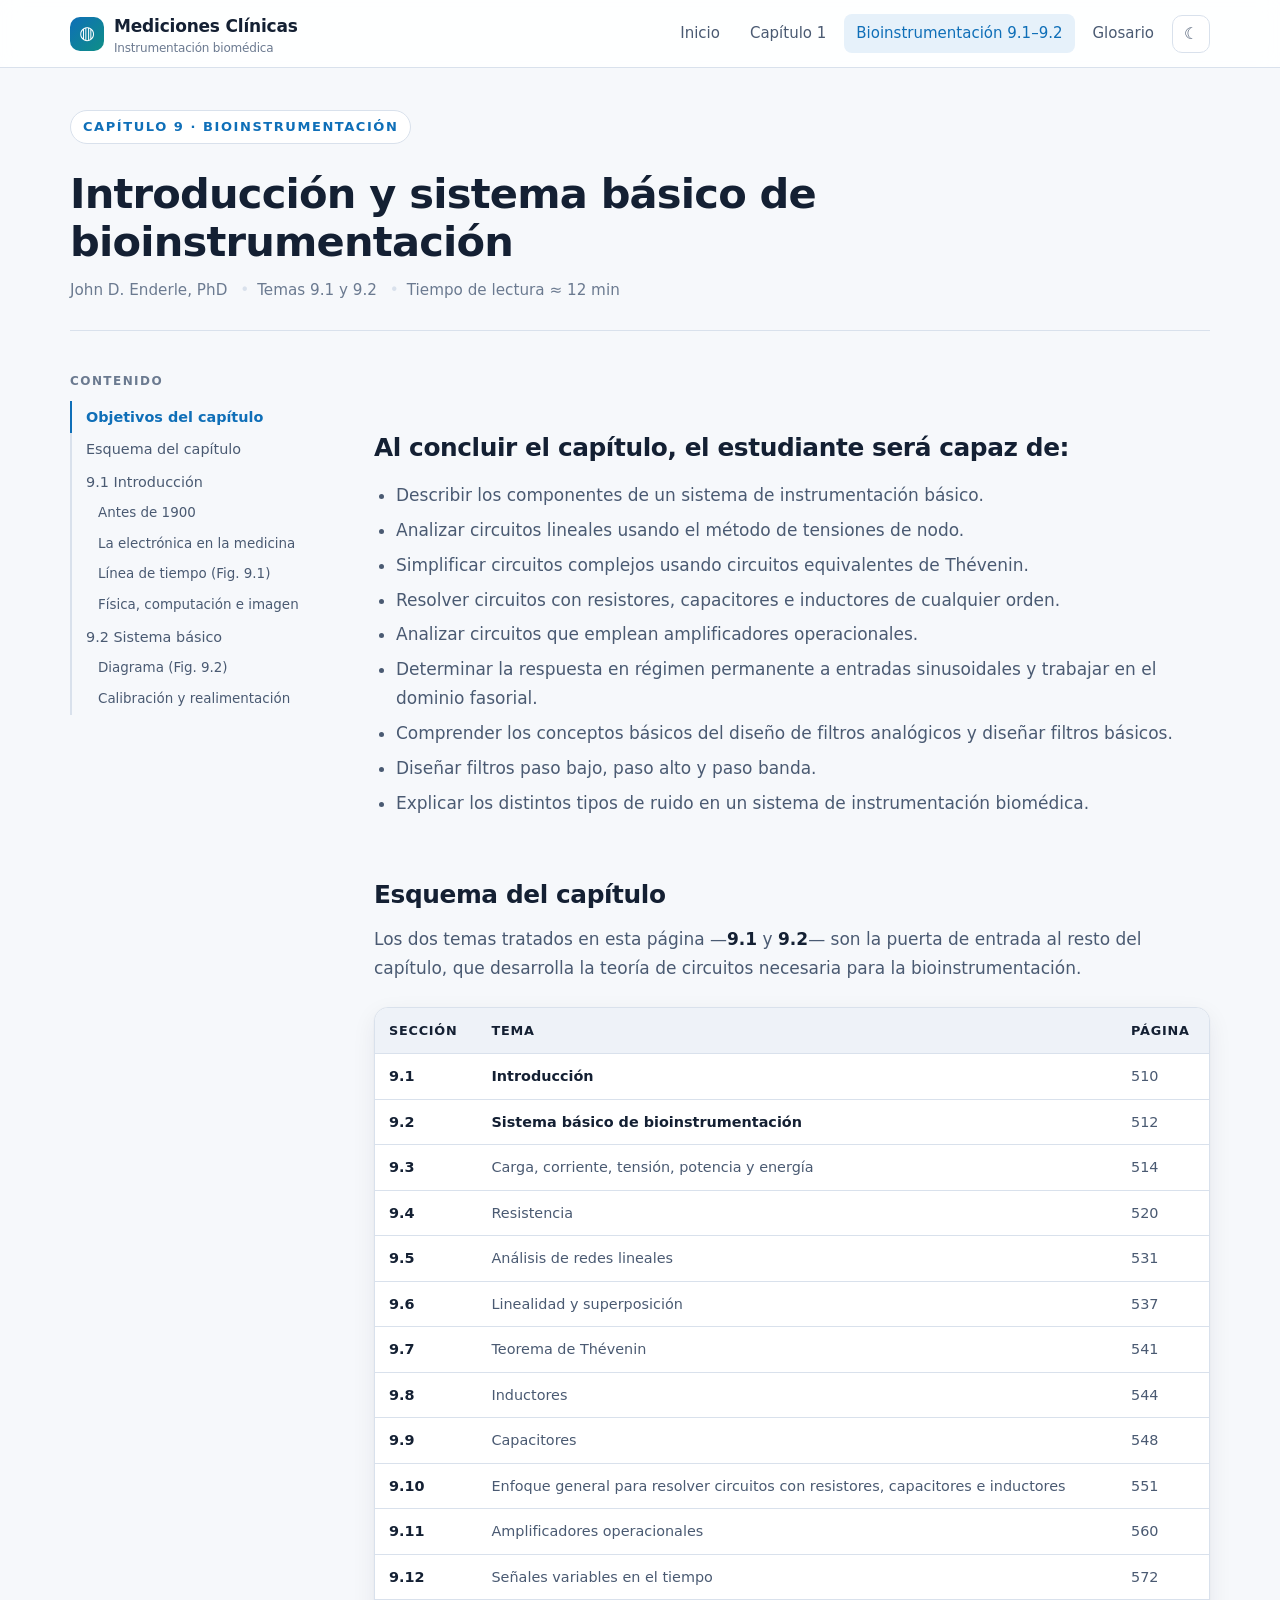
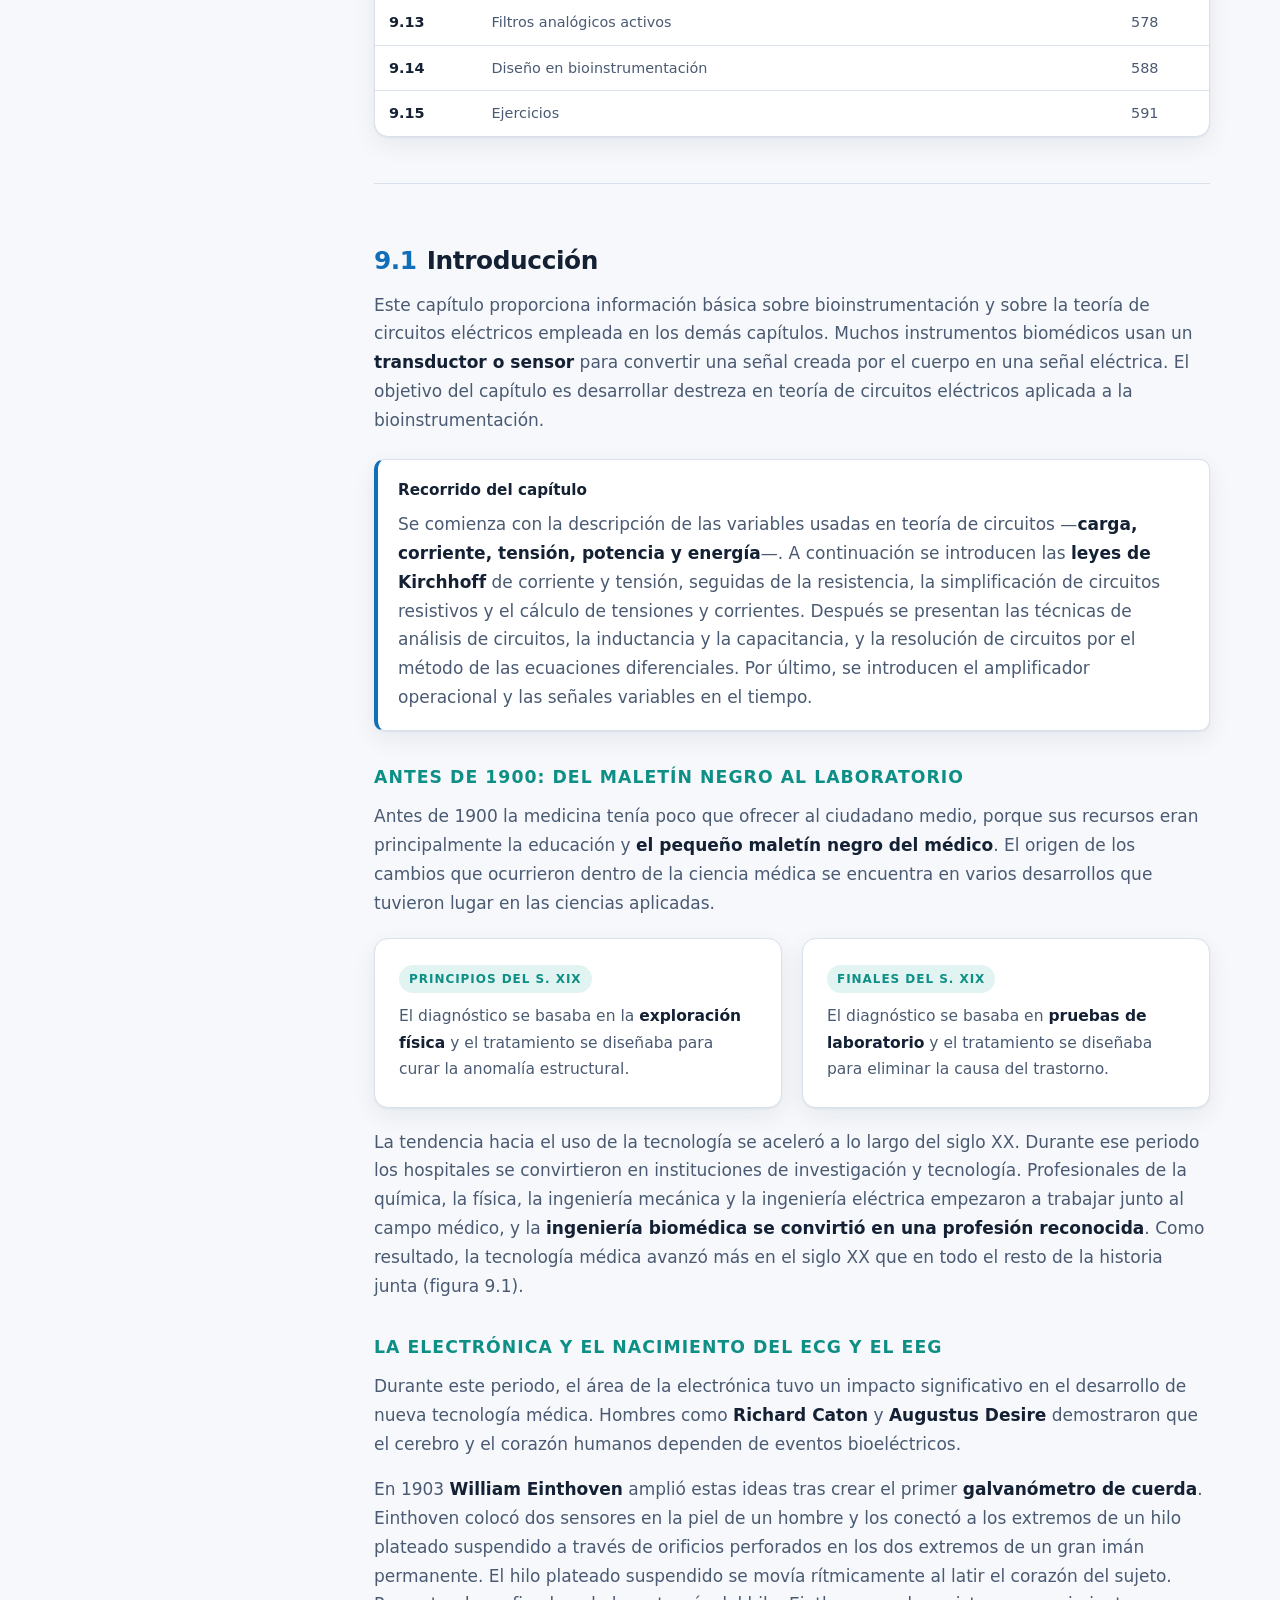
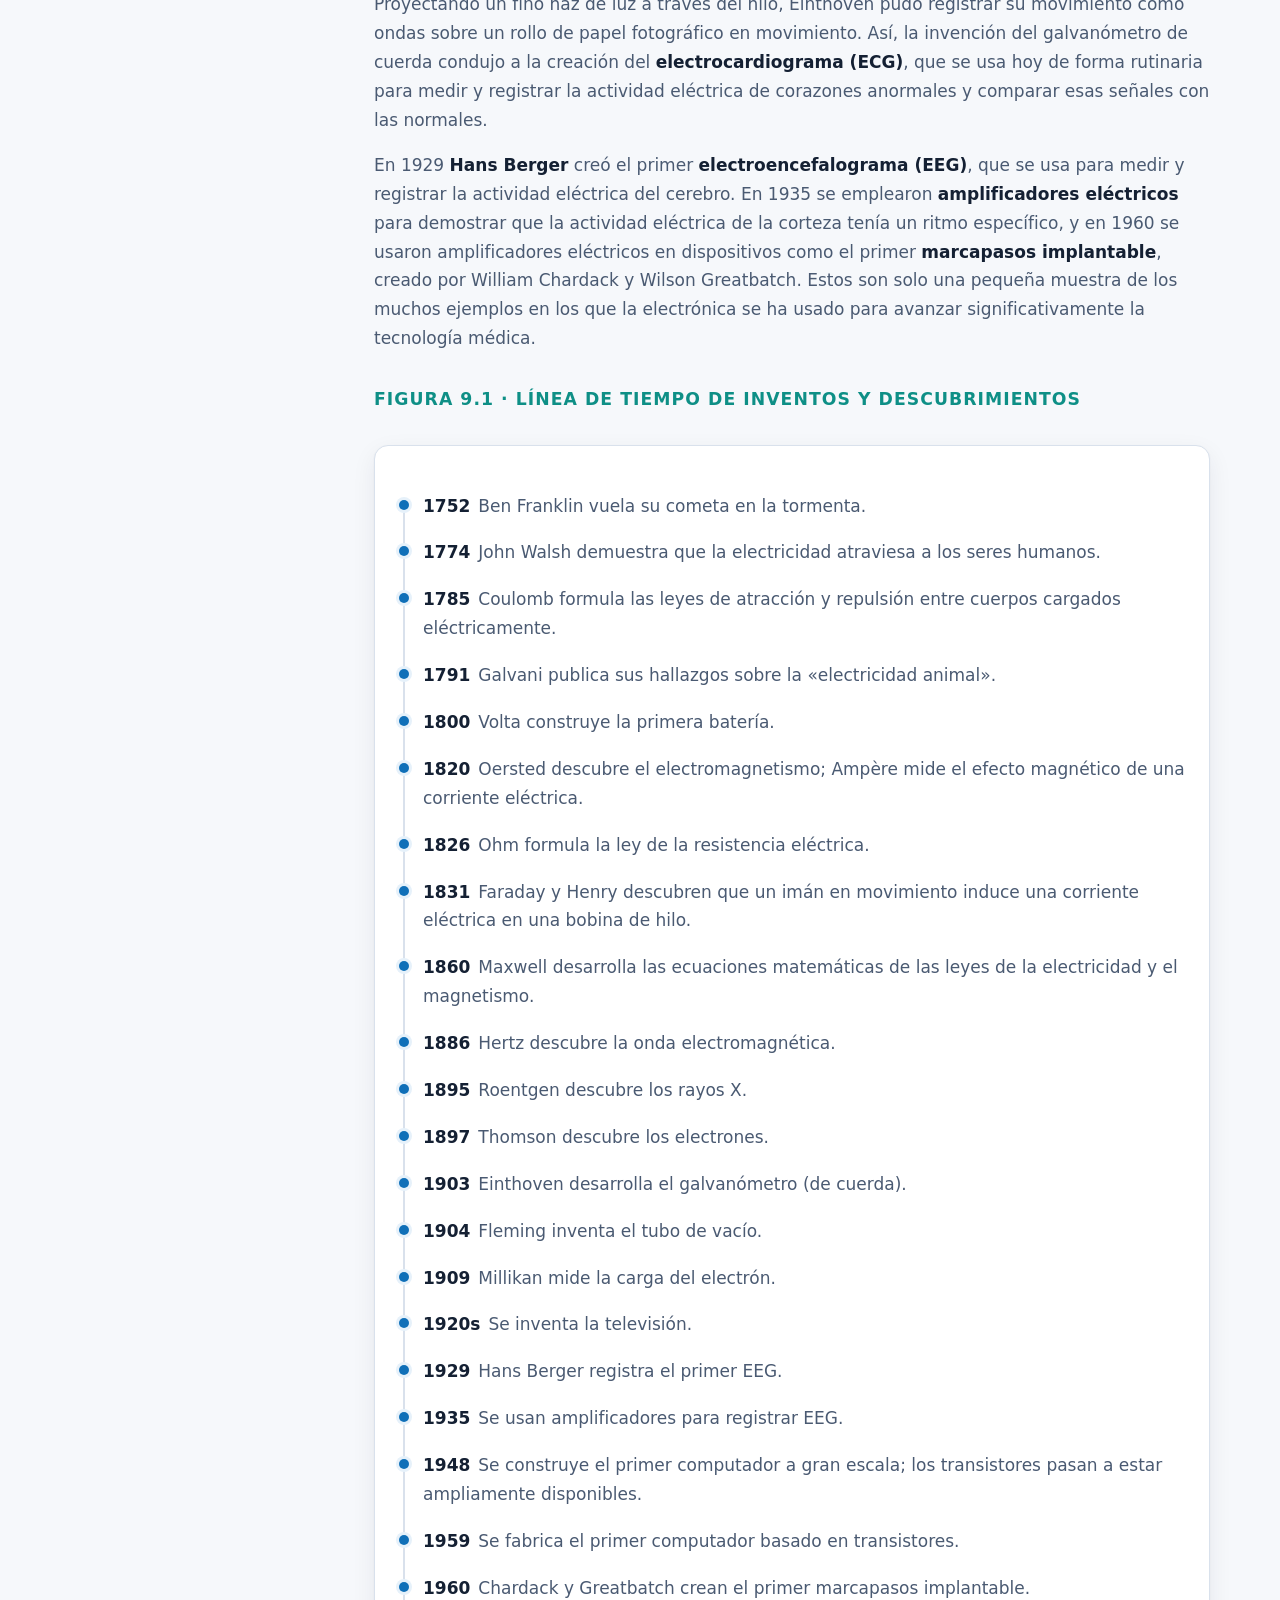
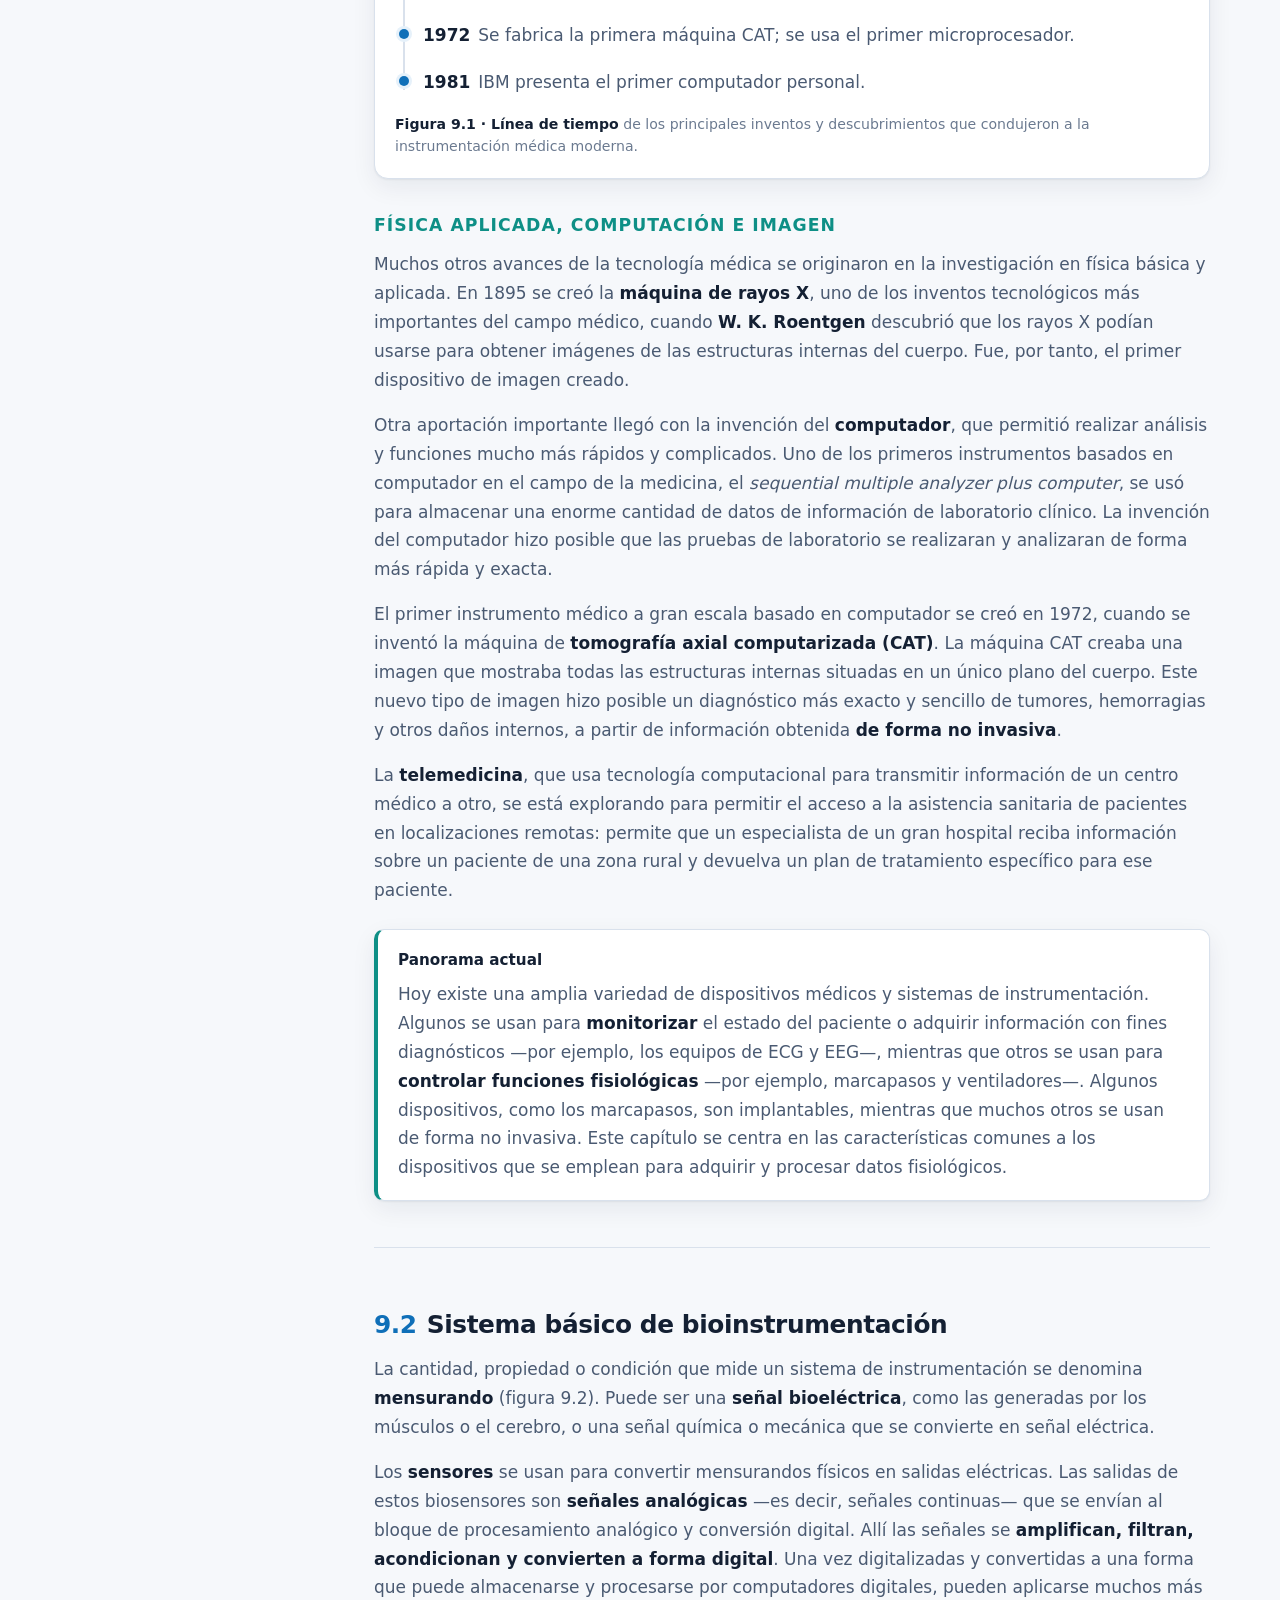
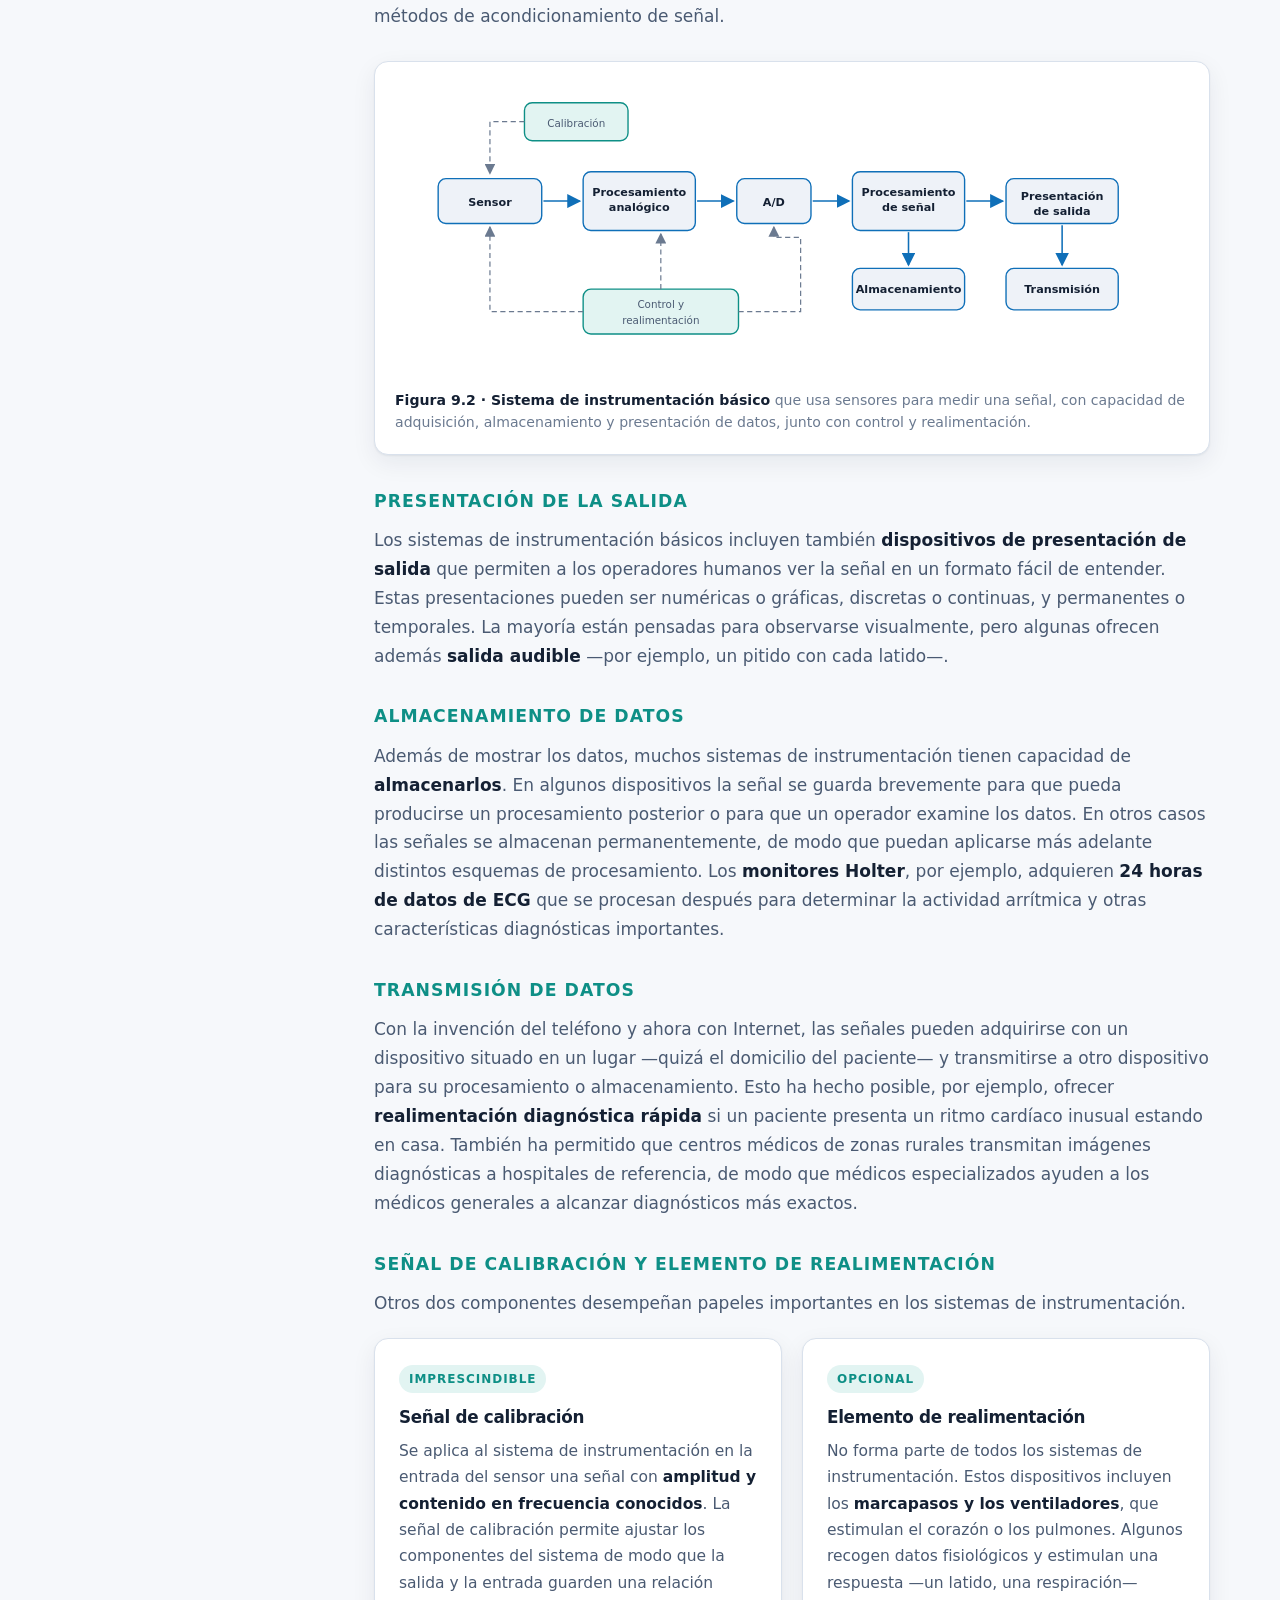
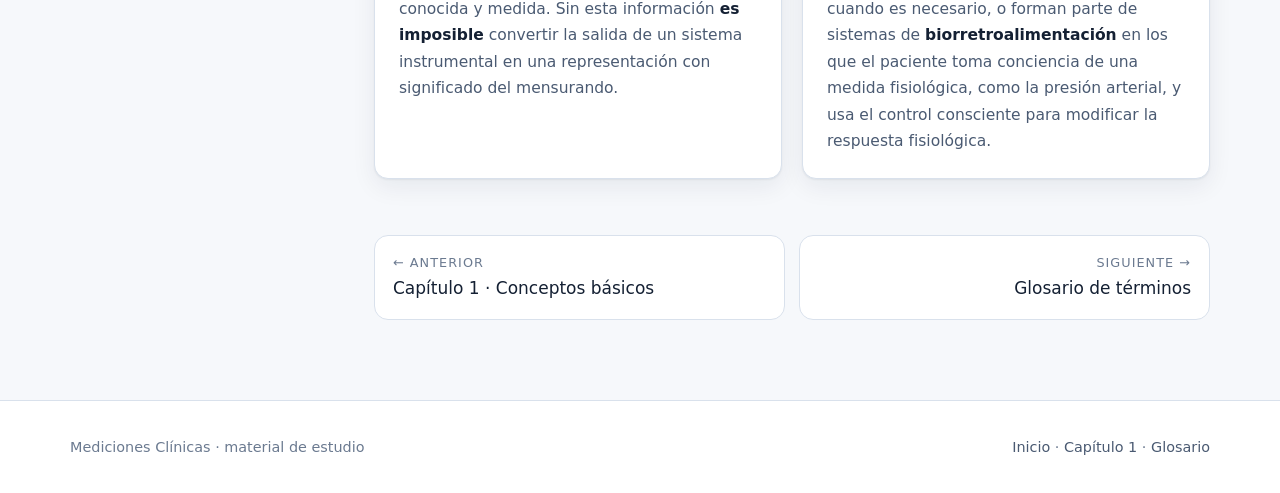
==== bioinstrumentacion.html @ 96bf2bb4 "Añadir sitio web de estudio de instrumentación médica y bioinstrumentación Sitio estático sin depend" ====
<!DOCTYPE html>
<html lang="es" data-theme="light">
<head>
<meta charset="UTF-8">
<meta name="viewport" content="width=device-width, initial-scale=1">
<title>Bioinstrumentación · Introducción, 9.1 y 9.2</title>
<meta name="description" content="Capítulo 9 de bioinstrumentación: objetivos y esquema del capítulo, 9.1 Introducción con los hitos históricos de la instrumentación médica y 9.2 Sistema básico de bioinstrumentación.">
<link rel="stylesheet" href="assets/css/styles.css">
<link rel="icon" href="data:image/svg+xml,<svg xmlns='http://www.w3.org/2000/svg' viewBox='0 0 100 100'><text y='.9em' font-size='90'>🩺</text></svg>">
</head>
<body>
<div id="progress"></div>

<header class="topbar">
  <div class="topbar-inner">
    <a class="brand" href="index.html">
      <span class="brand-mark">◍</span>
      <span class="brand-text">Mediciones Clínicas<small>Instrumentación biomédica</small></span>
    </a>
    <button class="icon-btn nav-toggle" id="navToggle" aria-expanded="false" aria-label="Abrir menú">☰</button>
    <nav class="nav-links" id="navLinks">
      <a href="index.html">Inicio</a>
      <a href="capitulo-01.html">Capítulo 1</a>
      <a class="active" href="bioinstrumentacion.html">Bioinstrumentación 9.1–9.2</a>
      <a href="glosario.html">Glosario</a>
      <button class="icon-btn" id="themeBtn" aria-label="Cambiar tema">☾</button>
    </nav>
  </div>
</header>

<div class="wrap">
  <div class="doc-head">
    <span class="eyebrow">Capítulo 9 · Bioinstrumentación</span>
    <h1>Introducción y sistema básico de bioinstrumentación</h1>
    <div class="meta">
      <span>John D. Enderle, PhD</span>
      <span>Temas 9.1 y 9.2</span>
      <span>Tiempo de lectura ≈ 12 min</span>
    </div>
  </div>
</div>

<div class="wrap">
<div class="doc">

  <aside class="toc">
    <h4>Contenido</h4>
    <ol>
      <li><a href="#objetivos">Objetivos del capítulo</a></li>
      <li><a href="#esquema">Esquema del capítulo</a></li>
      <li><a href="#s91">9.1 Introducción</a></li>
      <li class="sub"><a href="#antes1900">Antes de 1900</a></li>
      <li class="sub"><a href="#electronica">La electrónica en la medicina</a></li>
      <li class="sub"><a href="#linea">Línea de tiempo (Fig. 9.1)</a></li>
      <li class="sub"><a href="#fisica">Física, computación e imagen</a></li>
      <li><a href="#s92">9.2 Sistema básico</a></li>
      <li class="sub"><a href="#fig92">Diagrama (Fig. 9.2)</a></li>
      <li class="sub"><a href="#auxiliares">Calibración y realimentación</a></li>
    </ol>
  </aside>

  <article>

  <section id="objetivos">
    <h2>Al concluir el capítulo, el estudiante será capaz de:</h2>
    <ul>
      <li>Describir los componentes de un sistema de instrumentación básico.</li>
      <li>Analizar circuitos lineales usando el método de tensiones de nodo.</li>
      <li>Simplificar circuitos complejos usando circuitos equivalentes de Thévenin.</li>
      <li>Resolver circuitos con resistores, capacitores e inductores de cualquier orden.</li>
      <li>Analizar circuitos que emplean amplificadores operacionales.</li>
      <li>Determinar la respuesta en régimen permanente a entradas sinusoidales y trabajar en el dominio fasorial.</li>
      <li>Comprender los conceptos básicos del diseño de filtros analógicos y diseñar filtros básicos.</li>
      <li>Diseñar filtros paso bajo, paso alto y paso banda.</li>
      <li>Explicar los distintos tipos de ruido en un sistema de instrumentación biomédica.</li>
    </ul>
  </section>

  <section id="esquema">
    <h2>Esquema del capítulo</h2>
    <p>
      Los dos temas tratados en esta página —<strong>9.1</strong> y <strong>9.2</strong>— son la puerta de
      entrada al resto del capítulo, que desarrolla la teoría de circuitos necesaria para la bioinstrumentación.
    </p>
    <div class="table-wrap">
      <table>
        <thead><tr><th>Sección</th><th>Tema</th><th>Página</th></tr></thead>
        <tbody>
          <tr><td class="param">9.1</td><td><strong>Introducción</strong></td><td>510</td></tr>
          <tr><td class="param">9.2</td><td><strong>Sistema básico de bioinstrumentación</strong></td><td>512</td></tr>
          <tr><td class="param">9.3</td><td>Carga, corriente, tensión, potencia y energía</td><td>514</td></tr>
          <tr><td class="param">9.4</td><td>Resistencia</td><td>520</td></tr>
          <tr><td class="param">9.5</td><td>Análisis de redes lineales</td><td>531</td></tr>
          <tr><td class="param">9.6</td><td>Linealidad y superposición</td><td>537</td></tr>
          <tr><td class="param">9.7</td><td>Teorema de Thévenin</td><td>541</td></tr>
          <tr><td class="param">9.8</td><td>Inductores</td><td>544</td></tr>
          <tr><td class="param">9.9</td><td>Capacitores</td><td>548</td></tr>
          <tr><td class="param">9.10</td><td>Enfoque general para resolver circuitos con resistores, capacitores e inductores</td><td>551</td></tr>
          <tr><td class="param">9.11</td><td>Amplificadores operacionales</td><td>560</td></tr>
          <tr><td class="param">9.12</td><td>Señales variables en el tiempo</td><td>572</td></tr>
          <tr><td class="param">9.13</td><td>Filtros analógicos activos</td><td>578</td></tr>
          <tr><td class="param">9.14</td><td>Diseño en bioinstrumentación</td><td>588</td></tr>
          <tr><td class="param">9.15</td><td>Ejercicios</td><td>591</td></tr>
        </tbody>
      </table>
    </div>
  </section>

  <hr class="rule">

  <section id="s91">
    <h2><span class="num">9.1</span>Introducción</h2>
    <p>
      Este capítulo proporciona información básica sobre bioinstrumentación y sobre la teoría de circuitos
      eléctricos empleada en los demás capítulos. Muchos instrumentos biomédicos usan un
      <strong>transductor o sensor</strong> para convertir una señal creada por el cuerpo en una señal
      eléctrica. El objetivo del capítulo es desarrollar destreza en teoría de circuitos eléctricos aplicada a
      la bioinstrumentación.
    </p>
    <div class="callout">
      <div class="callout-title">Recorrido del capítulo</div>
      <p style="margin-bottom:0">
        Se comienza con la descripción de las variables usadas en teoría de circuitos —<strong>carga,
        corriente, tensión, potencia y energía</strong>—. A continuación se introducen las <strong>leyes de
        Kirchhoff</strong> de corriente y tensión, seguidas de la resistencia, la simplificación de circuitos
        resistivos y el cálculo de tensiones y corrientes. Después se presentan las técnicas de análisis de
        circuitos, la inductancia y la capacitancia, y la resolución de circuitos por el método de las
        ecuaciones diferenciales. Por último, se introducen el amplificador operacional y las señales
        variables en el tiempo.
      </p>
    </div>

    <h3 id="antes1900">Antes de 1900: del maletín negro al laboratorio</h3>
    <p>
      Antes de 1900 la medicina tenía poco que ofrecer al ciudadano medio, porque sus recursos eran
      principalmente la educación y <strong>el pequeño maletín negro del médico</strong>. El origen de los
      cambios que ocurrieron dentro de la ciencia médica se encuentra en varios desarrollos que tuvieron lugar
      en las ciencias aplicadas.
    </p>
    <div class="grid grid-2" style="margin:20px 0">
      <div class="card">
        <span class="card-tag">Principios del s. XIX</span>
        <p style="margin-top:10px">El diagnóstico se basaba en la <strong>exploración física</strong> y el tratamiento se diseñaba para curar la anomalía estructural.</p>
      </div>
      <div class="card">
        <span class="card-tag">Finales del s. XIX</span>
        <p style="margin-top:10px">El diagnóstico se basaba en <strong>pruebas de laboratorio</strong> y el tratamiento se diseñaba para eliminar la causa del trastorno.</p>
      </div>
    </div>
    <p>
      La tendencia hacia el uso de la tecnología se aceleró a lo largo del siglo XX. Durante ese periodo los
      hospitales se convirtieron en instituciones de investigación y tecnología. Profesionales de la química,
      la física, la ingeniería mecánica y la ingeniería eléctrica empezaron a trabajar junto al campo médico, y
      la <strong>ingeniería biomédica se convirtió en una profesión reconocida</strong>. Como resultado, la
      tecnología médica avanzó más en el siglo XX que en todo el resto de la historia junta (figura 9.1).
    </p>

    <h3 id="electronica">La electrónica y el nacimiento del ECG y el EEG</h3>
    <p>
      Durante este periodo, el área de la electrónica tuvo un impacto significativo en el desarrollo de nueva
      tecnología médica. Hombres como <strong>Richard Caton</strong> y <strong>Augustus Desire</strong>
      demostraron que el cerebro y el corazón humanos dependen de eventos bioeléctricos.
    </p>
    <p>
      En 1903 <strong>William Einthoven</strong> amplió estas ideas tras crear el primer
      <span class="dfn">galvanómetro de cuerda</span>. Einthoven colocó dos sensores en la piel de un hombre y
      los conectó a los extremos de un hilo plateado suspendido a través de orificios perforados en los dos
      extremos de un gran imán permanente. El hilo plateado suspendido se movía rítmicamente al latir el
      corazón del sujeto. Proyectando un fino haz de luz a través del hilo, Einthoven pudo registrar su
      movimiento como ondas sobre un rollo de papel fotográfico en movimiento. Así, la invención del
      galvanómetro de cuerda condujo a la creación del <span class="dfn">electrocardiograma (ECG)</span>, que
      se usa hoy de forma rutinaria para medir y registrar la actividad eléctrica de corazones anormales y
      comparar esas señales con las normales.
    </p>
    <p>
      En 1929 <strong>Hans Berger</strong> creó el primer <span class="dfn">electroencefalograma (EEG)</span>,
      que se usa para medir y registrar la actividad eléctrica del cerebro. En 1935 se emplearon
      <strong>amplificadores eléctricos</strong> para demostrar que la actividad eléctrica de la corteza tenía
      un ritmo específico, y en 1960 se usaron amplificadores eléctricos en dispositivos como el primer
      <span class="dfn">marcapasos implantable</span>, creado por William Chardack y Wilson Greatbatch. Estos
      son solo una pequeña muestra de los muchos ejemplos en los que la electrónica se ha usado para avanzar
      significativamente la tecnología médica.
    </p>

    <h3 id="linea">Figura 9.1 · Línea de tiempo de inventos y descubrimientos</h3>
    <figure class="figure">
      <div class="timeline">
        <div class="tl-item"><span class="tl-year">1752</span><p>Ben Franklin vuela su cometa en la tormenta.</p></div>
        <div class="tl-item"><span class="tl-year">1774</span><p>John Walsh demuestra que la electricidad atraviesa a los seres humanos.</p></div>
        <div class="tl-item"><span class="tl-year">1785</span><p>Coulomb formula las leyes de atracción y repulsión entre cuerpos cargados eléctricamente.</p></div>
        <div class="tl-item"><span class="tl-year">1791</span><p>Galvani publica sus hallazgos sobre la «electricidad animal».</p></div>
        <div class="tl-item"><span class="tl-year">1800</span><p>Volta construye la primera batería.</p></div>
        <div class="tl-item"><span class="tl-year">1820</span><p>Oersted descubre el electromagnetismo; Ampère mide el efecto magnético de una corriente eléctrica.</p></div>
        <div class="tl-item"><span class="tl-year">1826</span><p>Ohm formula la ley de la resistencia eléctrica.</p></div>
        <div class="tl-item"><span class="tl-year">1831</span><p>Faraday y Henry descubren que un imán en movimiento induce una corriente eléctrica en una bobina de hilo.</p></div>
        <div class="tl-item"><span class="tl-year">1860</span><p>Maxwell desarrolla las ecuaciones matemáticas de las leyes de la electricidad y el magnetismo.</p></div>
        <div class="tl-item"><span class="tl-year">1886</span><p>Hertz descubre la onda electromagnética.</p></div>
        <div class="tl-item"><span class="tl-year">1895</span><p>Roentgen descubre los rayos X.</p></div>
        <div class="tl-item"><span class="tl-year">1897</span><p>Thomson descubre los electrones.</p></div>
        <div class="tl-item"><span class="tl-year">1903</span><p>Einthoven desarrolla el galvanómetro (de cuerda).</p></div>
        <div class="tl-item"><span class="tl-year">1904</span><p>Fleming inventa el tubo de vacío.</p></div>
        <div class="tl-item"><span class="tl-year">1909</span><p>Millikan mide la carga del electrón.</p></div>
        <div class="tl-item"><span class="tl-year">1920s</span><p>Se inventa la televisión.</p></div>
        <div class="tl-item"><span class="tl-year">1929</span><p>Hans Berger registra el primer EEG.</p></div>
        <div class="tl-item"><span class="tl-year">1935</span><p>Se usan amplificadores para registrar EEG.</p></div>
        <div class="tl-item"><span class="tl-year">1948</span><p>Se construye el primer computador a gran escala; los transistores pasan a estar ampliamente disponibles.</p></div>
        <div class="tl-item"><span class="tl-year">1959</span><p>Se fabrica el primer computador basado en transistores.</p></div>
        <div class="tl-item"><span class="tl-year">1960</span><p>Chardack y Greatbatch crean el primer marcapasos implantable.</p></div>
        <div class="tl-item"><span class="tl-year">1972</span><p>Se fabrica la primera máquina CAT; se usa el primer microprocesador.</p></div>
        <div class="tl-item"><span class="tl-year">1981</span><p>IBM presenta el primer computador personal.</p></div>
      </div>
      <figcaption>
        <b>Figura 9.1 · Línea de tiempo</b> de los principales inventos y descubrimientos que condujeron a la
        instrumentación médica moderna.
      </figcaption>
    </figure>

    <h3 id="fisica">Física aplicada, computación e imagen</h3>
    <p>
      Muchos otros avances de la tecnología médica se originaron en la investigación en física básica y
      aplicada. En 1895 se creó la <span class="dfn">máquina de rayos X</span>, uno de los inventos
      tecnológicos más importantes del campo médico, cuando <strong>W. K. Roentgen</strong> descubrió que los
      rayos X podían usarse para obtener imágenes de las estructuras internas del cuerpo. Fue, por tanto, el
      primer dispositivo de imagen creado.
    </p>
    <p>
      Otra aportación importante llegó con la invención del <strong>computador</strong>, que permitió realizar
      análisis y funciones mucho más rápidos y complicados. Uno de los primeros instrumentos basados en
      computador en el campo de la medicina, el <em>sequential multiple analyzer plus computer</em>, se usó
      para almacenar una enorme cantidad de datos de información de laboratorio clínico. La invención del
      computador hizo posible que las pruebas de laboratorio se realizaran y analizaran de forma más rápida y
      exacta.
    </p>
    <p>
      El primer instrumento médico a gran escala basado en computador se creó en 1972, cuando se inventó la
      máquina de <span class="dfn">tomografía axial computarizada (CAT)</span>. La máquina CAT creaba una
      imagen que mostraba todas las estructuras internas situadas en un único plano del cuerpo. Este nuevo tipo
      de imagen hizo posible un diagnóstico más exacto y sencillo de tumores, hemorragias y otros daños
      internos, a partir de información obtenida <strong>de forma no invasiva</strong>.
    </p>
    <p>
      La <span class="dfn">telemedicina</span>, que usa tecnología computacional para transmitir información de
      un centro médico a otro, se está explorando para permitir el acceso a la asistencia sanitaria de
      pacientes en localizaciones remotas: permite que un especialista de un gran hospital reciba información
      sobre un paciente de una zona rural y devuelva un plan de tratamiento específico para ese paciente.
    </p>
    <div class="callout tip">
      <div class="callout-title">Panorama actual</div>
      <p style="margin-bottom:0">
        Hoy existe una amplia variedad de dispositivos médicos y sistemas de instrumentación. Algunos se usan
        para <strong>monitorizar</strong> el estado del paciente o adquirir información con fines
        diagnósticos —por ejemplo, los equipos de ECG y EEG—, mientras que otros se usan para
        <strong>controlar funciones fisiológicas</strong> —por ejemplo, marcapasos y ventiladores—. Algunos
        dispositivos, como los marcapasos, son implantables, mientras que muchos otros se usan de forma no
        invasiva. Este capítulo se centra en las características comunes a los dispositivos que se emplean
        para adquirir y procesar datos fisiológicos.
      </p>
    </div>
  </section>

  <hr class="rule">

  <section id="s92">
    <h2><span class="num">9.2</span>Sistema básico de bioinstrumentación</h2>
    <p>
      La cantidad, propiedad o condición que mide un sistema de instrumentación se denomina
      <span class="dfn">mensurando</span> (figura 9.2). Puede ser una <strong>señal bioeléctrica</strong>, como
      las generadas por los músculos o el cerebro, o una señal química o mecánica que se convierte en señal
      eléctrica.
    </p>
    <p>
      Los <strong>sensores</strong> se usan para convertir mensurandos físicos en salidas eléctricas. Las
      salidas de estos biosensores son <span class="dfn">señales analógicas</span> —es decir, señales
      continuas— que se envían al bloque de procesamiento analógico y conversión digital. Allí las señales se
      <strong>amplifican, filtran, acondicionan y convierten a forma digital</strong>. Una vez digitalizadas y
      convertidas a una forma que puede almacenarse y procesarse por computadores digitales, pueden aplicarse
      muchos más métodos de acondicionamiento de señal.
    </p>

    <figure class="figure" id="fig92">
      <div class="scroll">
      <svg viewBox="0 0 920 330" role="img" aria-label="Sistema básico de instrumentación con sensores" style="min-width:700px">
        <style>
          .f9 .bx { fill: var(--surface-2); stroke: var(--accent); stroke-width: 1.6; }
          .f9 .bx2 { fill: var(--accent-2-soft); stroke: var(--accent-2); stroke-width: 1.6; }
          .f9 .t { fill: var(--text); font: 600 13px var(--font); text-anchor: middle; }
          .f9 .ts { fill: var(--text-soft); font: 12px var(--font); text-anchor: middle; }
          .f9 .ln { stroke: var(--accent); stroke-width: 1.8; fill: none; marker-end: url(#a9); }
          .f9 .lnd { stroke: var(--text-mute); stroke-width: 1.4; fill: none; stroke-dasharray: 6 4; marker-end: url(#a9d); }
        </style>
        <defs>
          <marker id="a9" markerWidth="9" markerHeight="9" refX="8" refY="4.5" orient="auto">
            <path d="M0,0 L9,4.5 L0,9 z" fill="var(--accent)"/>
          </marker>
          <marker id="a9d" markerWidth="9" markerHeight="9" refX="8" refY="4.5" orient="auto">
            <path d="M0,0 L9,4.5 L0,9 z" fill="var(--text-mute)"/>
          </marker>
        </defs>
        <g class="f9">
          <!-- calibración -->
          <rect class="bx2" x="150" y="24" width="120" height="44" rx="9"/>
          <text class="ts" x="210" y="52">Calibración</text>
          <path class="lnd" d="M150,46 L110,46 L110,106"/>

          <!-- cadena principal -->
          <rect class="bx" x="50" y="112" width="120" height="52" rx="9"/>
          <text class="t" x="110" y="144">Sensor</text>
          <path class="ln" d="M172,138 L214,138"/>

          <rect class="bx" x="218" y="104" width="130" height="68" rx="9"/>
          <text class="t" x="283" y="132">Procesamiento</text>
          <text class="t" x="283" y="150">analógico</text>
          <path class="ln" d="M350,138 L392,138"/>

          <rect class="bx" x="396" y="112" width="86" height="52" rx="9"/>
          <text class="t" x="439" y="144">A/D</text>
          <path class="ln" d="M484,138 L526,138"/>

          <rect class="bx" x="530" y="104" width="130" height="68" rx="9"/>
          <text class="t" x="595" y="132">Procesamiento</text>
          <text class="t" x="595" y="150">de señal</text>
          <path class="ln" d="M662,138 L704,138"/>

          <rect class="bx" x="708" y="112" width="130" height="52" rx="9"/>
          <text class="t" x="773" y="137">Presentación</text>
          <text class="t" x="773" y="154">de salida</text>

          <!-- almacenamiento y transmisión -->
          <rect class="bx" x="530" y="216" width="130" height="48" rx="9"/>
          <text class="t" x="595" y="245">Almacenamiento</text>
          <path class="ln" d="M595,174 L595,212"/>

          <rect class="bx" x="708" y="216" width="130" height="48" rx="9"/>
          <text class="t" x="773" y="245">Transmisión</text>
          <path class="ln" d="M773,166 L773,212"/>

          <!-- control y realimentación -->
          <rect class="bx2" x="218" y="240" width="180" height="52" rx="9"/>
          <text class="ts" x="308" y="262">Control y</text>
          <text class="ts" x="308" y="280">realimentación</text>
          <path class="lnd" d="M218,266 L110,266 L110,168"/>
          <path class="lnd" d="M398,266 L470,266 L470,180 L439,180 L439,168"/>
          <path class="lnd" d="M308,240 L308,176"/>
        </g>
      </svg>
      </div>
      <figcaption>
        <b>Figura 9.2 · Sistema de instrumentación básico</b> que usa sensores para medir una señal, con
        capacidad de adquisición, almacenamiento y presentación de datos, junto con control y realimentación.
      </figcaption>
    </figure>

    <h3>Presentación de la salida</h3>
    <p>
      Los sistemas de instrumentación básicos incluyen también <strong>dispositivos de presentación de
      salida</strong> que permiten a los operadores humanos ver la señal en un formato fácil de entender.
      Estas presentaciones pueden ser numéricas o gráficas, discretas o continuas, y permanentes o temporales.
      La mayoría están pensadas para observarse visualmente, pero algunas ofrecen además
      <strong>salida audible</strong> —por ejemplo, un pitido con cada latido—.
    </p>

    <h3>Almacenamiento de datos</h3>
    <p>
      Además de mostrar los datos, muchos sistemas de instrumentación tienen capacidad de
      <strong>almacenarlos</strong>. En algunos dispositivos la señal se guarda brevemente para que pueda
      producirse un procesamiento posterior o para que un operador examine los datos. En otros casos las
      señales se almacenan permanentemente, de modo que puedan aplicarse más adelante distintos esquemas de
      procesamiento. Los <span class="dfn">monitores Holter</span>, por ejemplo, adquieren
      <strong>24 horas de datos de ECG</strong> que se procesan después para determinar la actividad arrítmica
      y otras características diagnósticas importantes.
    </p>

    <h3>Transmisión de datos</h3>
    <p>
      Con la invención del teléfono y ahora con Internet, las señales pueden adquirirse con un dispositivo
      situado en un lugar —quizá el domicilio del paciente— y transmitirse a otro dispositivo para su
      procesamiento o almacenamiento. Esto ha hecho posible, por ejemplo, ofrecer <strong>realimentación
      diagnóstica rápida</strong> si un paciente presenta un ritmo cardíaco inusual estando en casa. También
      ha permitido que centros médicos de zonas rurales transmitan imágenes diagnósticas a hospitales de
      referencia, de modo que médicos especializados ayuden a los médicos generales a alcanzar diagnósticos
      más exactos.
    </p>

    <h3 id="auxiliares">Señal de calibración y elemento de realimentación</h3>
    <p>Otros dos componentes desempeñan papeles importantes en los sistemas de instrumentación.</p>
    <div class="grid grid-2" style="margin:20px 0">
      <div class="card">
        <span class="card-tag">Imprescindible</span>
        <h3 style="margin:10px 0 6px;text-transform:none;letter-spacing:-.3px;color:var(--text);font-size:1.05rem">Señal de calibración</h3>
        <p>
          Se aplica al sistema de instrumentación en la entrada del sensor una señal con
          <strong>amplitud y contenido en frecuencia conocidos</strong>. La señal de calibración permite
          ajustar los componentes del sistema de modo que la salida y la entrada guarden una relación conocida
          y medida. Sin esta información <strong>es imposible</strong> convertir la salida de un sistema
          instrumental en una representación con significado del mensurando.
        </p>
      </div>
      <div class="card">
        <span class="card-tag">Opcional</span>
        <h3 style="margin:10px 0 6px;text-transform:none;letter-spacing:-.3px;color:var(--text);font-size:1.05rem">Elemento de realimentación</h3>
        <p>
          No forma parte de todos los sistemas de instrumentación. Estos dispositivos incluyen los
          <strong>marcapasos y los ventiladores</strong>, que estimulan el corazón o los pulmones. Algunos
          recogen datos fisiológicos y estimulan una respuesta —un latido, una respiración— cuando es
          necesario, o forman parte de sistemas de <strong>biorretroalimentación</strong> en los que el
          paciente toma conciencia de una medida fisiológica, como la presión arterial, y usa el control
          consciente para modificar la respuesta fisiológica.
        </p>
      </div>
    </div>
  </section>

  <div class="pager">
    <a href="capitulo-01.html"><small>← Anterior</small> Capítulo 1 · Conceptos básicos</a>
    <a href="glosario.html" style="text-align:right"><small>Siguiente →</small> Glosario de términos</a>
  </div>

  </article>
</div>
</div>

<footer class="site">
  <div class="wrap">
    <span>Mediciones Clínicas · material de estudio</span>
    <span><a href="index.html">Inicio</a> · <a href="capitulo-01.html">Capítulo 1</a> · <a href="glosario.html">Glosario</a></span>
  </div>
</footer>

<button class="icon-btn" id="toTop" aria-label="Volver arriba">↑</button>
<script src="assets/js/main.js"></script>
</body>
</html>
---- assets/css/styles.css ----
/* =========================================================
   Mediciones Clínicas — hoja de estilos común
   ========================================================= */

:root {
  --bg: #f6f8fb;
  --surface: #ffffff;
  --surface-2: #eef2f8;
  --border: #d9e1ec;
  --text: #142033;
  --text-soft: #4a5a72;
  --text-mute: #6b7a90;
  --accent: #0f6fb8;
  --accent-soft: #e6f1fa;
  --accent-2: #0e8f86;
  --accent-2-soft: #e2f4f2;
  --warn: #b4610d;
  --warn-soft: #fdf1e3;
  --shadow: 0 1px 2px rgba(16, 32, 56, .06), 0 8px 24px rgba(16, 32, 56, .07);
  --radius: 14px;
  --maxw: 1180px;
  --font: "Segoe UI", system-ui, -apple-system, "Helvetica Neue", Arial, sans-serif;
  --mono: "SFMono-Regular", Consolas, "Liberation Mono", Menlo, monospace;
}

html[data-theme="dark"] {
  --bg: #0d1420;
  --surface: #131c2b;
  --surface-2: #1a2536;
  --border: #26344a;
  --text: #e7edf6;
  --text-soft: #b3c0d3;
  --text-mute: #8697ae;
  --accent: #57aeee;
  --accent-soft: #16293c;
  --accent-2: #45c8bd;
  --accent-2-soft: #12312f;
  --warn: #e2a35c;
  --warn-soft: #2c2418;
  --shadow: 0 1px 2px rgba(0, 0, 0, .4), 0 10px 28px rgba(0, 0, 0, .35);
}

* { box-sizing: border-box; }

html { scroll-behavior: smooth; scroll-padding-top: 84px; }

body {
  margin: 0;
  background: var(--bg);
  color: var(--text);
  font-family: var(--font);
  font-size: 17px;
  line-height: 1.7;
  -webkit-font-smoothing: antialiased;
}

img, svg { max-width: 100%; }

a { color: var(--accent); text-decoration: none; }
a:hover { text-decoration: underline; }

/* ---------- Barra de navegación ---------- */
.topbar {
  position: sticky; top: 0; z-index: 50;
  background: color-mix(in srgb, var(--surface) 88%, transparent);
  backdrop-filter: blur(10px);
  border-bottom: 1px solid var(--border);
}
.topbar-inner {
  max-width: var(--maxw); margin: 0 auto;
  display: flex; align-items: center; gap: 18px;
  padding: 12px 20px;
}
.brand { display: flex; align-items: center; gap: 10px; font-weight: 700; color: var(--text); letter-spacing: -.2px; }
.brand:hover { text-decoration: none; }
.brand-mark {
  width: 34px; height: 34px; border-radius: 10px; flex: none;
  background: linear-gradient(135deg, var(--accent), var(--accent-2));
  display: grid; place-items: center; color: #fff; font-size: 18px;
}
.brand-text small { display: block; font-weight: 500; font-size: 12px; color: var(--text-mute); line-height: 1.2; }

.nav-links { margin-left: auto; display: flex; align-items: center; gap: 6px; }
.nav-links a {
  padding: 7px 12px; border-radius: 8px; font-size: 15px;
  color: var(--text-soft); font-weight: 500;
}
.nav-links a:hover { background: var(--surface-2); text-decoration: none; color: var(--text); }
.nav-links a.active { background: var(--accent-soft); color: var(--accent); }

.icon-btn {
  width: 38px; height: 38px; flex: none; display: grid; place-items: center;
  border: 1px solid var(--border); background: var(--surface); color: var(--text-soft);
  border-radius: 10px; cursor: pointer; font-size: 16px;
}
.icon-btn:hover { background: var(--surface-2); color: var(--text); }
.nav-toggle { display: none; }

@media (max-width: 820px) {
  .nav-toggle { display: grid; margin-left: auto; }
  .nav-links {
    display: none; position: absolute; top: 100%; left: 0; right: 0;
    flex-direction: column; align-items: stretch; gap: 2px;
    background: var(--surface); border-bottom: 1px solid var(--border);
    padding: 10px 16px 16px;
  }
  .nav-links.open { display: flex; }
  .nav-links a { padding: 10px 12px; }
}

/* ---------- Contenedores ---------- */
.wrap { max-width: var(--maxw); margin: 0 auto; padding: 0 20px; }
.narrow { max-width: 820px; }

/* ---------- Portada ---------- */
.hero {
  background:
    radial-gradient(1200px 400px at 15% -10%, var(--accent-soft), transparent 60%),
    radial-gradient(900px 380px at 90% 0%, var(--accent-2-soft), transparent 60%);
  border-bottom: 1px solid var(--border);
  padding: 68px 0 60px;
}
.eyebrow {
  display: inline-block; font-size: 13px; font-weight: 700; letter-spacing: .12em;
  text-transform: uppercase; color: var(--accent);
  background: var(--surface); border: 1px solid var(--border);
  padding: 5px 12px; border-radius: 999px; margin-bottom: 18px;
}
.hero h1 { font-size: clamp(2rem, 5vw, 3.1rem); line-height: 1.12; margin: 0 0 16px; letter-spacing: -1px; }
.hero p.lead { font-size: 1.13rem; color: var(--text-soft); max-width: 68ch; margin: 0 0 26px; }
.hero-actions { display: flex; flex-wrap: wrap; gap: 12px; }

.btn {
  display: inline-flex; align-items: center; gap: 8px;
  padding: 11px 20px; border-radius: 10px; font-weight: 600; font-size: 15px;
  border: 1px solid transparent; cursor: pointer;
}
.btn:hover { text-decoration: none; }
.btn-primary { background: var(--accent); color: #fff; }
.btn-primary:hover { filter: brightness(1.08); }
.btn-ghost { background: var(--surface); color: var(--text); border-color: var(--border); }
.btn-ghost:hover { background: var(--surface-2); }

/* ---------- Tarjetas ---------- */
.section { padding: 56px 0; }
.section-title { font-size: 1.6rem; margin: 0 0 6px; letter-spacing: -.4px; }
.section-sub { color: var(--text-mute); margin: 0 0 28px; }

.grid { display: grid; gap: 20px; }
.grid-2 { grid-template-columns: repeat(auto-fit, minmax(300px, 1fr)); }
.grid-3 { grid-template-columns: repeat(auto-fit, minmax(240px, 1fr)); }

.card {
  background: var(--surface); border: 1px solid var(--border);
  border-radius: var(--radius); padding: 24px; box-shadow: var(--shadow);
}
a.card { color: inherit; display: block; transition: transform .15s ease, box-shadow .15s ease; }
a.card:hover { text-decoration: none; transform: translateY(-3px); box-shadow: 0 10px 30px rgba(16,32,56,.13); }
.card h3 { margin: 12px 0 8px; font-size: 1.22rem; letter-spacing: -.3px; }
.card p { margin: 0; color: var(--text-soft); font-size: .97rem; }
.card-tag {
  display: inline-block; font-size: 12px; font-weight: 700; letter-spacing: .08em;
  text-transform: uppercase; color: var(--accent-2);
  background: var(--accent-2-soft); padding: 4px 10px; border-radius: 999px;
}
.card-list { margin: 16px 0 0; padding-left: 18px; color: var(--text-soft); font-size: .94rem; }
.card-list li { margin: 4px 0; }

.stat { text-align: center; }
.stat .num { font-size: 2rem; font-weight: 800; color: var(--accent); letter-spacing: -1px; }
.stat .lbl { font-size: .9rem; color: var(--text-mute); }

/* ---------- Layout de lectura con índice ---------- */
.doc { display: grid; grid-template-columns: 260px minmax(0, 1fr); gap: 44px; padding: 40px 0 80px; align-items: start; }
.toc { position: sticky; top: 86px; max-height: calc(100vh - 110px); overflow-y: auto; }
.toc h4 {
  font-size: 12px; text-transform: uppercase; letter-spacing: .12em;
  color: var(--text-mute); margin: 0 0 10px;
}
.toc ol { list-style: none; margin: 0; padding: 0; border-left: 2px solid var(--border); }
.toc li a {
  display: block; padding: 6px 0 6px 14px; margin-left: -2px;
  border-left: 2px solid transparent; color: var(--text-soft);
  font-size: .9rem; line-height: 1.4;
}
.toc li a:hover { color: var(--text); text-decoration: none; }
.toc li a.active { color: var(--accent); border-left-color: var(--accent); font-weight: 600; }
.toc li.sub a { padding-left: 26px; font-size: .84rem; }

@media (max-width: 980px) {
  .doc { grid-template-columns: minmax(0, 1fr); gap: 10px; }
  .toc { position: static; max-height: none; margin-bottom: 8px; border: 1px solid var(--border); border-radius: var(--radius); background: var(--surface); padding: 16px; }
}

/* ---------- Tipografía del documento ---------- */
.doc-head { padding: 42px 0 26px; border-bottom: 1px solid var(--border); }
.doc-head h1 { font-size: clamp(1.8rem, 4vw, 2.6rem); margin: 8px 0 12px; letter-spacing: -.8px; line-height: 1.15; }
.doc-head .meta { color: var(--text-mute); font-size: .95rem; }
.doc-head .meta span + span::before { content: "•"; margin: 0 8px; color: var(--border); }

article h2 {
  font-size: 1.55rem; letter-spacing: -.4px; margin: 52px 0 14px;
  padding-top: 10px; line-height: 1.25;
}
article h2 .num {
  display: inline-block; margin-right: 10px; color: var(--accent);
  font-variant-numeric: tabular-nums;
}
article h3 {
  font-size: 1.08rem; text-transform: uppercase; letter-spacing: .06em;
  color: var(--accent-2); margin: 32px 0 10px;
}
article h4 { font-size: 1rem; margin: 24px 0 8px; color: var(--text); }
article p { margin: 0 0 16px; color: var(--text-soft); }
article strong { color: var(--text); }
article ul, article ol { color: var(--text-soft); padding-left: 22px; }
article li { margin: 6px 0; }
.dfn { color: var(--text); font-weight: 600; }

.rule { height: 1px; background: var(--border); border: 0; margin: 46px 0; }

/* ---------- Bloques destacados ---------- */
.callout {
  border: 1px solid var(--border); border-left: 4px solid var(--accent);
  background: var(--surface); border-radius: 10px;
  padding: 18px 20px; margin: 24px 0; box-shadow: var(--shadow);
}
.callout .callout-title { font-weight: 700; margin-bottom: 6px; color: var(--text); font-size: .95rem; }
.callout p:last-child { margin-bottom: 0; }
.callout.tip { border-left-color: var(--accent-2); }
.callout.warn { border-left-color: var(--warn); background: var(--warn-soft); }
.callout.quote { border-left-color: var(--accent-2); font-style: italic; }

.figure {
  margin: 30px 0; padding: 20px; background: var(--surface);
  border: 1px solid var(--border); border-radius: var(--radius); box-shadow: var(--shadow);
}
.figure figcaption { font-size: .88rem; color: var(--text-mute); margin-top: 14px; line-height: 1.55; }
.figure figcaption b { color: var(--text); }
.figure .scroll { overflow-x: auto; }

.eq {
  display: flex; align-items: center; gap: 16px; justify-content: space-between;
  background: var(--surface-2); border: 1px solid var(--border);
  border-radius: 10px; padding: 14px 18px; margin: 18px 0;
  font-family: var(--mono); font-size: 1rem; color: var(--text);
  overflow-x: auto;
}
.eq .tag { color: var(--text-mute); font-size: .85rem; flex: none; }
.frac { display: inline-flex; flex-direction: column; text-align: center; vertical-align: middle; margin: 0 4px; }
.frac .top { border-bottom: 1px solid currentColor; padding: 0 6px; }
.frac .bot { padding: 2px 6px 0; }

.table-wrap { overflow-x: auto; margin: 24px 0; border: 1px solid var(--border); border-radius: var(--radius); background: var(--surface); box-shadow: var(--shadow); }
table { border-collapse: collapse; width: 100%; font-size: .9rem; min-width: 640px; }
thead th {
  position: sticky; top: 0; background: var(--surface-2); color: var(--text);
  text-align: left; font-size: .8rem; text-transform: uppercase; letter-spacing: .06em;
  padding: 12px 14px; border-bottom: 1px solid var(--border);
}
tbody td { padding: 10px 14px; border-bottom: 1px solid var(--border); color: var(--text-soft); vertical-align: top; }
tbody tr:last-child td { border-bottom: 0; }
tbody tr:hover td { background: var(--surface-2); }
td.param { color: var(--text); font-weight: 600; }

.pill-row { display: flex; flex-wrap: wrap; gap: 8px; margin: 18px 0 4px; }
.pill {
  font-size: .82rem; padding: 5px 12px; border-radius: 999px;
  background: var(--accent-soft); color: var(--accent); font-weight: 600;
}
.pill.alt { background: var(--accent-2-soft); color: var(--accent-2); }

/* ---------- Línea de tiempo ---------- */
.timeline { position: relative; margin: 26px 0 10px; padding-left: 28px; }
.timeline::before { content: ""; position: absolute; left: 8px; top: 6px; bottom: 6px; width: 2px; background: var(--border); }
.tl-item { position: relative; margin: 0 0 18px; }
.tl-item::before {
  content: ""; position: absolute; left: -24px; top: 8px;
  width: 10px; height: 10px; border-radius: 50%;
  background: var(--accent); box-shadow: 0 0 0 3px var(--accent-soft);
}
.tl-year { font-weight: 800; color: var(--text); font-variant-numeric: tabular-nums; margin-right: 8px; }
.tl-item p { display: inline; color: var(--text-soft); margin: 0; }

/* ---------- Página siguiente / footer ---------- */
.pager { display: flex; flex-wrap: wrap; gap: 14px; justify-content: space-between; margin-top: 56px; }
.pager a {
  flex: 1 1 260px; padding: 16px 18px; border: 1px solid var(--border);
  border-radius: var(--radius); background: var(--surface); color: var(--text);
}
.pager a:hover { background: var(--surface-2); text-decoration: none; }
.pager small { display: block; color: var(--text-mute); font-size: .8rem; text-transform: uppercase; letter-spacing: .08em; }

footer.site {
  border-top: 1px solid var(--border); background: var(--surface);
  padding: 34px 0; color: var(--text-mute); font-size: .9rem;
}
footer.site .wrap { display: flex; flex-wrap: wrap; gap: 14px; justify-content: space-between; align-items: center; }
footer.site a { color: var(--text-soft); }

#toTop {
  position: fixed; right: 20px; bottom: 20px; z-index: 60;
  opacity: 0; pointer-events: none; transition: opacity .2s ease;
  box-shadow: var(--shadow);
}
#toTop.show { opacity: 1; pointer-events: auto; }

/* ---------- Barra de progreso de lectura ---------- */
#progress {
  position: fixed; top: 0; left: 0; height: 3px; width: 0;
  background: linear-gradient(90deg, var(--accent), var(--accent-2));
  z-index: 100;
}

@media print {
  .topbar, .toc, #toTop, #progress, .pager, .hero-actions { display: none !important; }
  body { background: #fff; font-size: 11pt; }
  .doc { grid-template-columns: 1fr; }
}
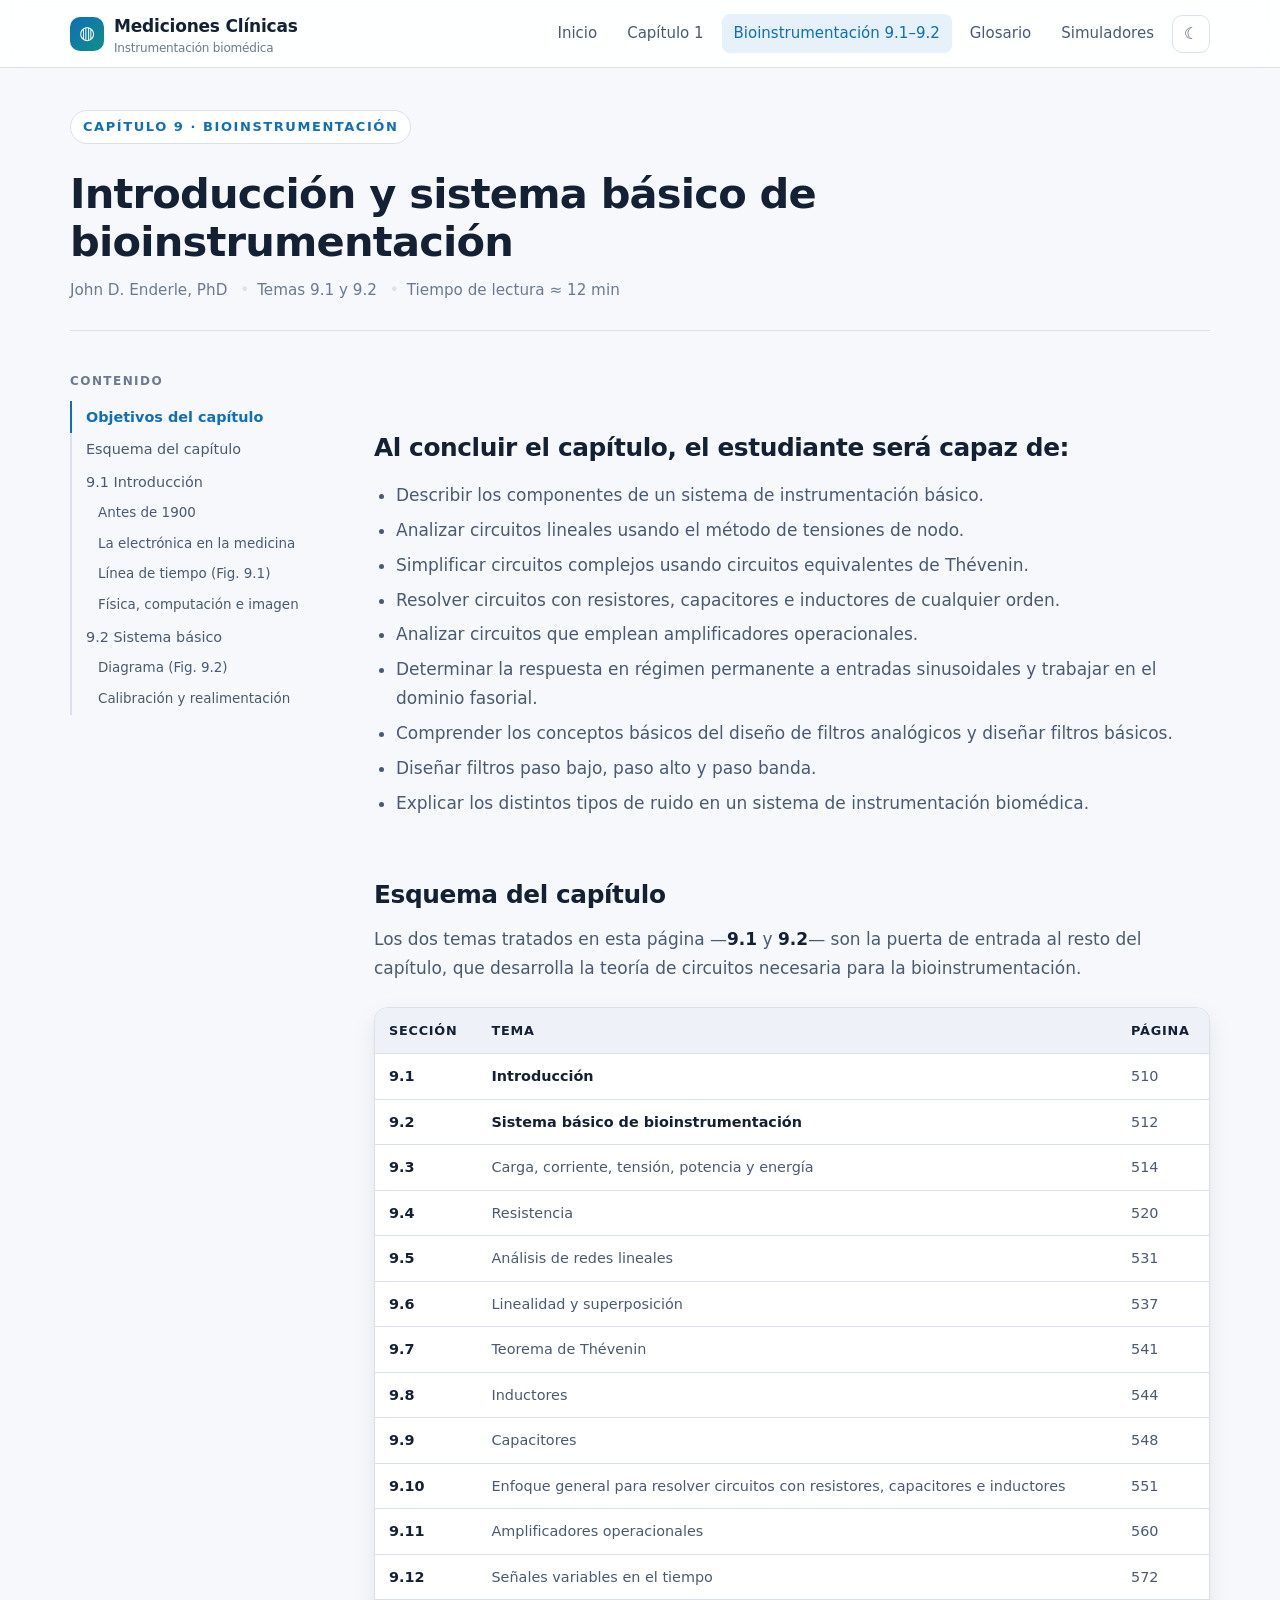
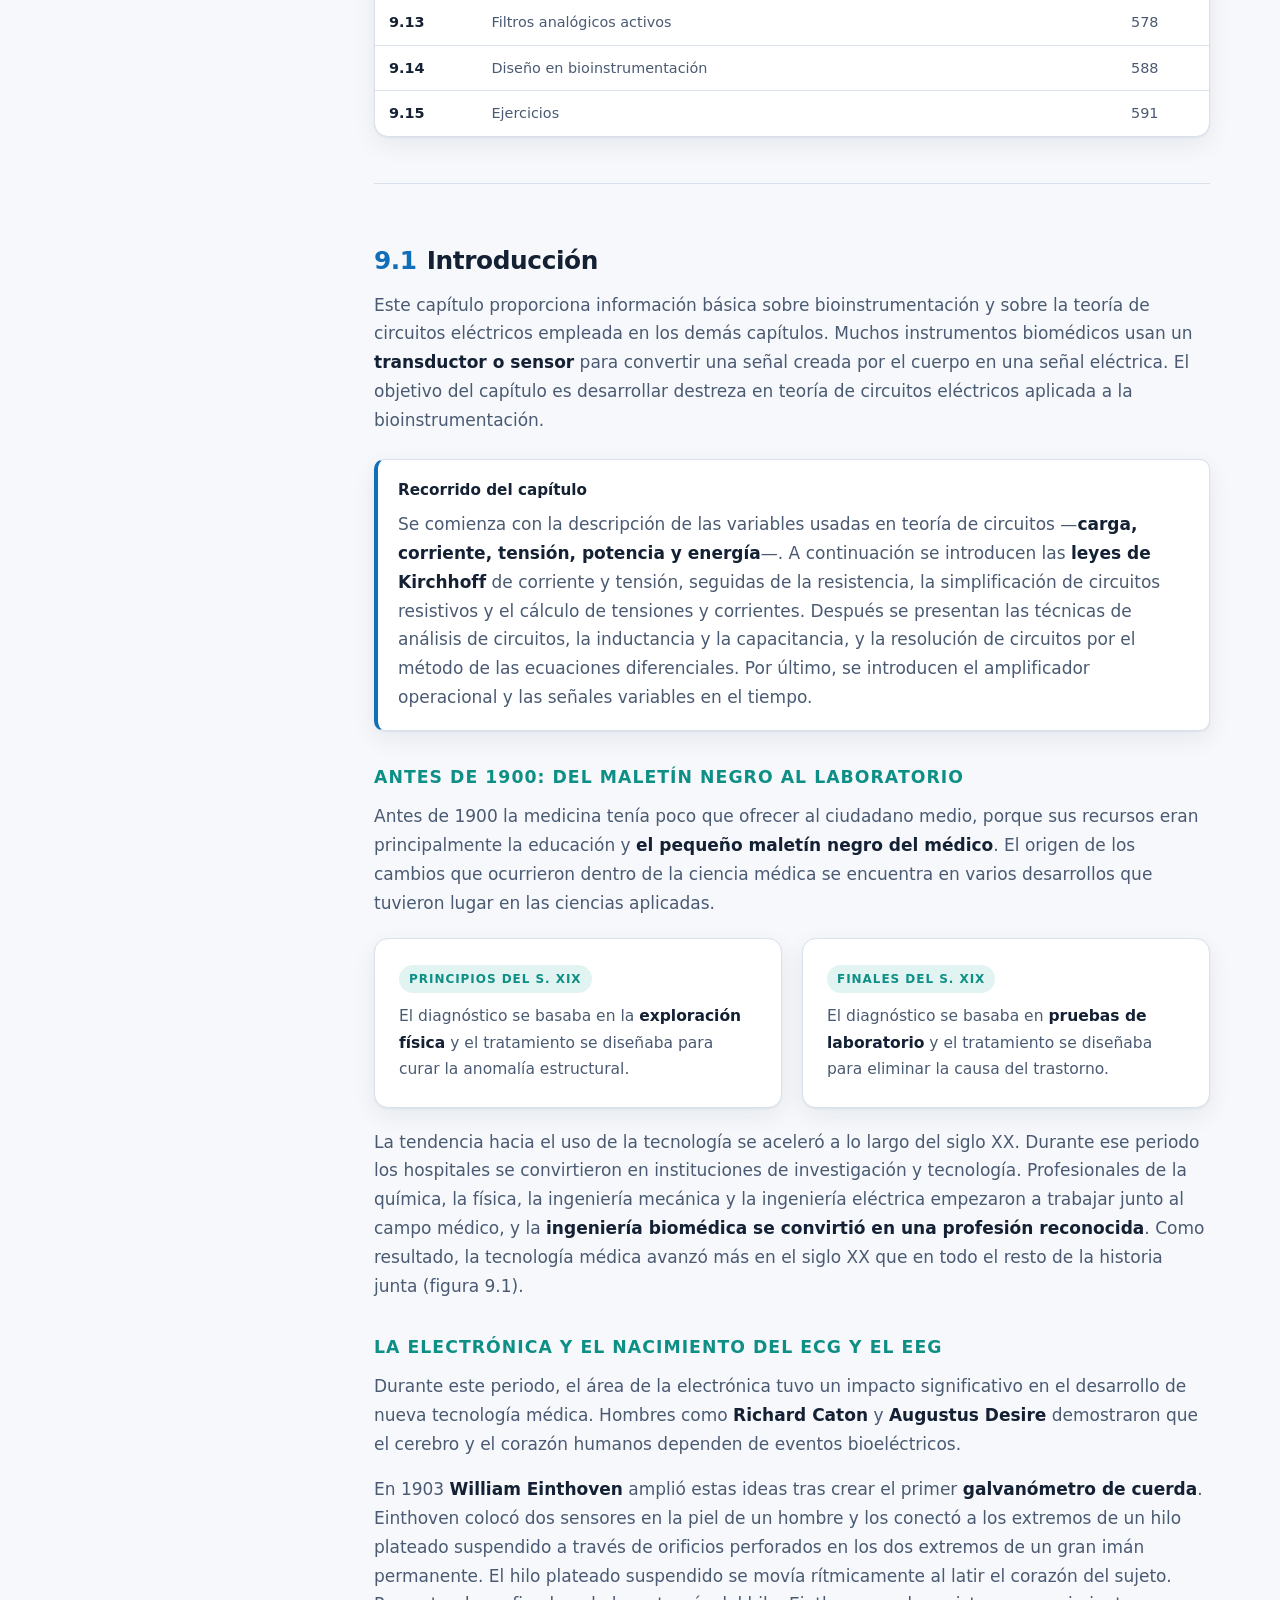
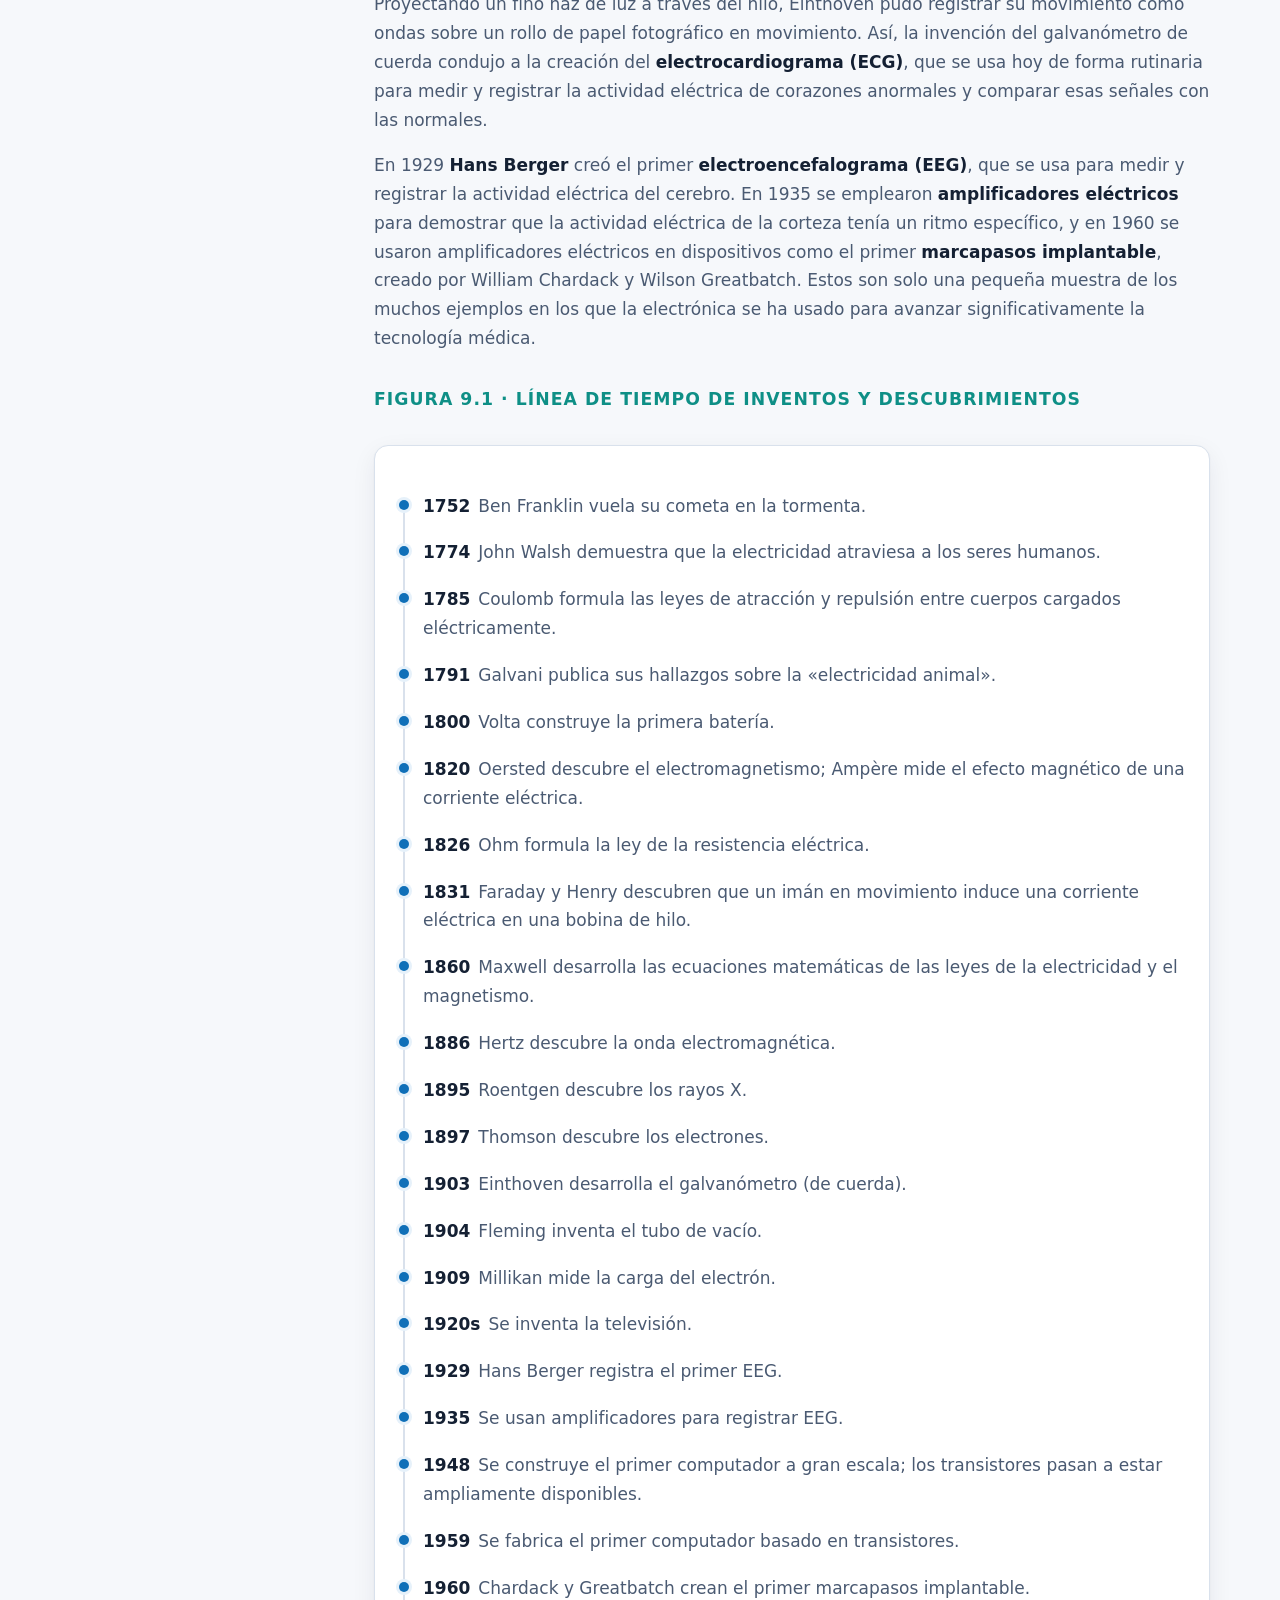
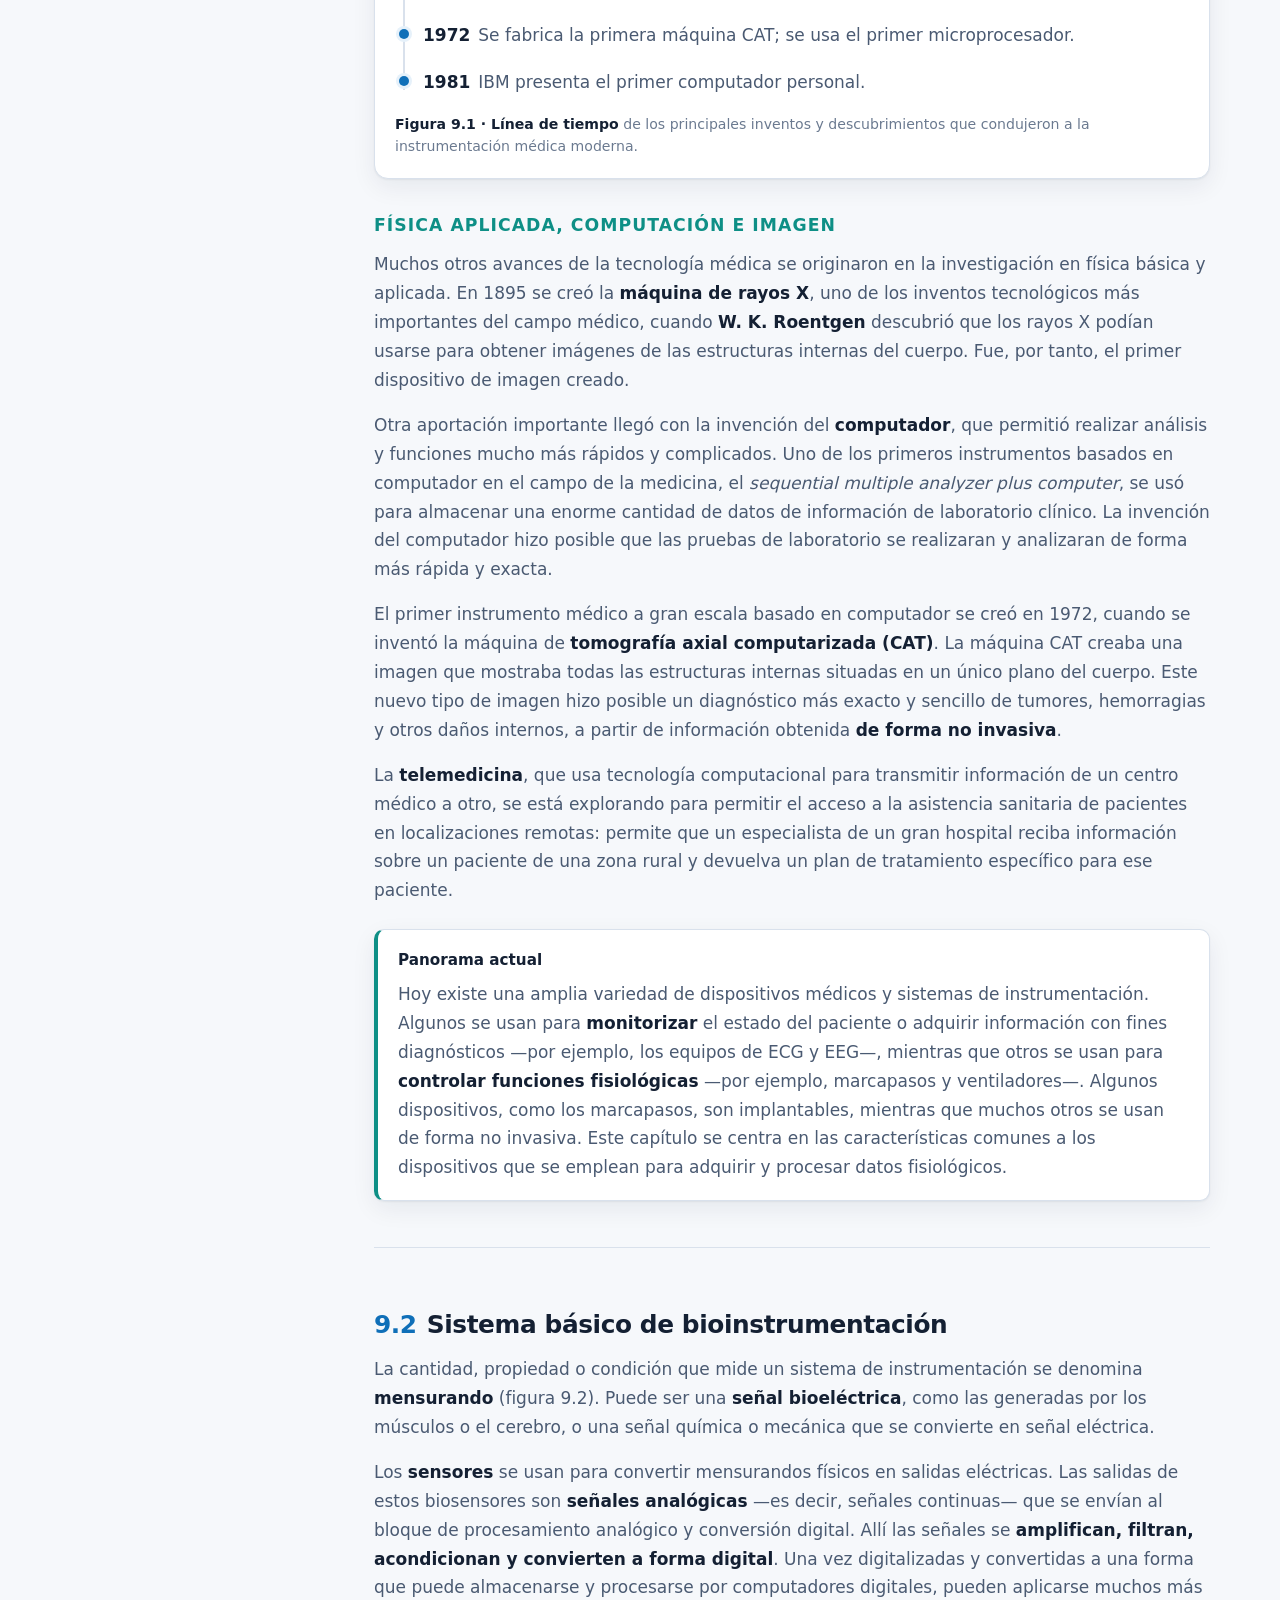
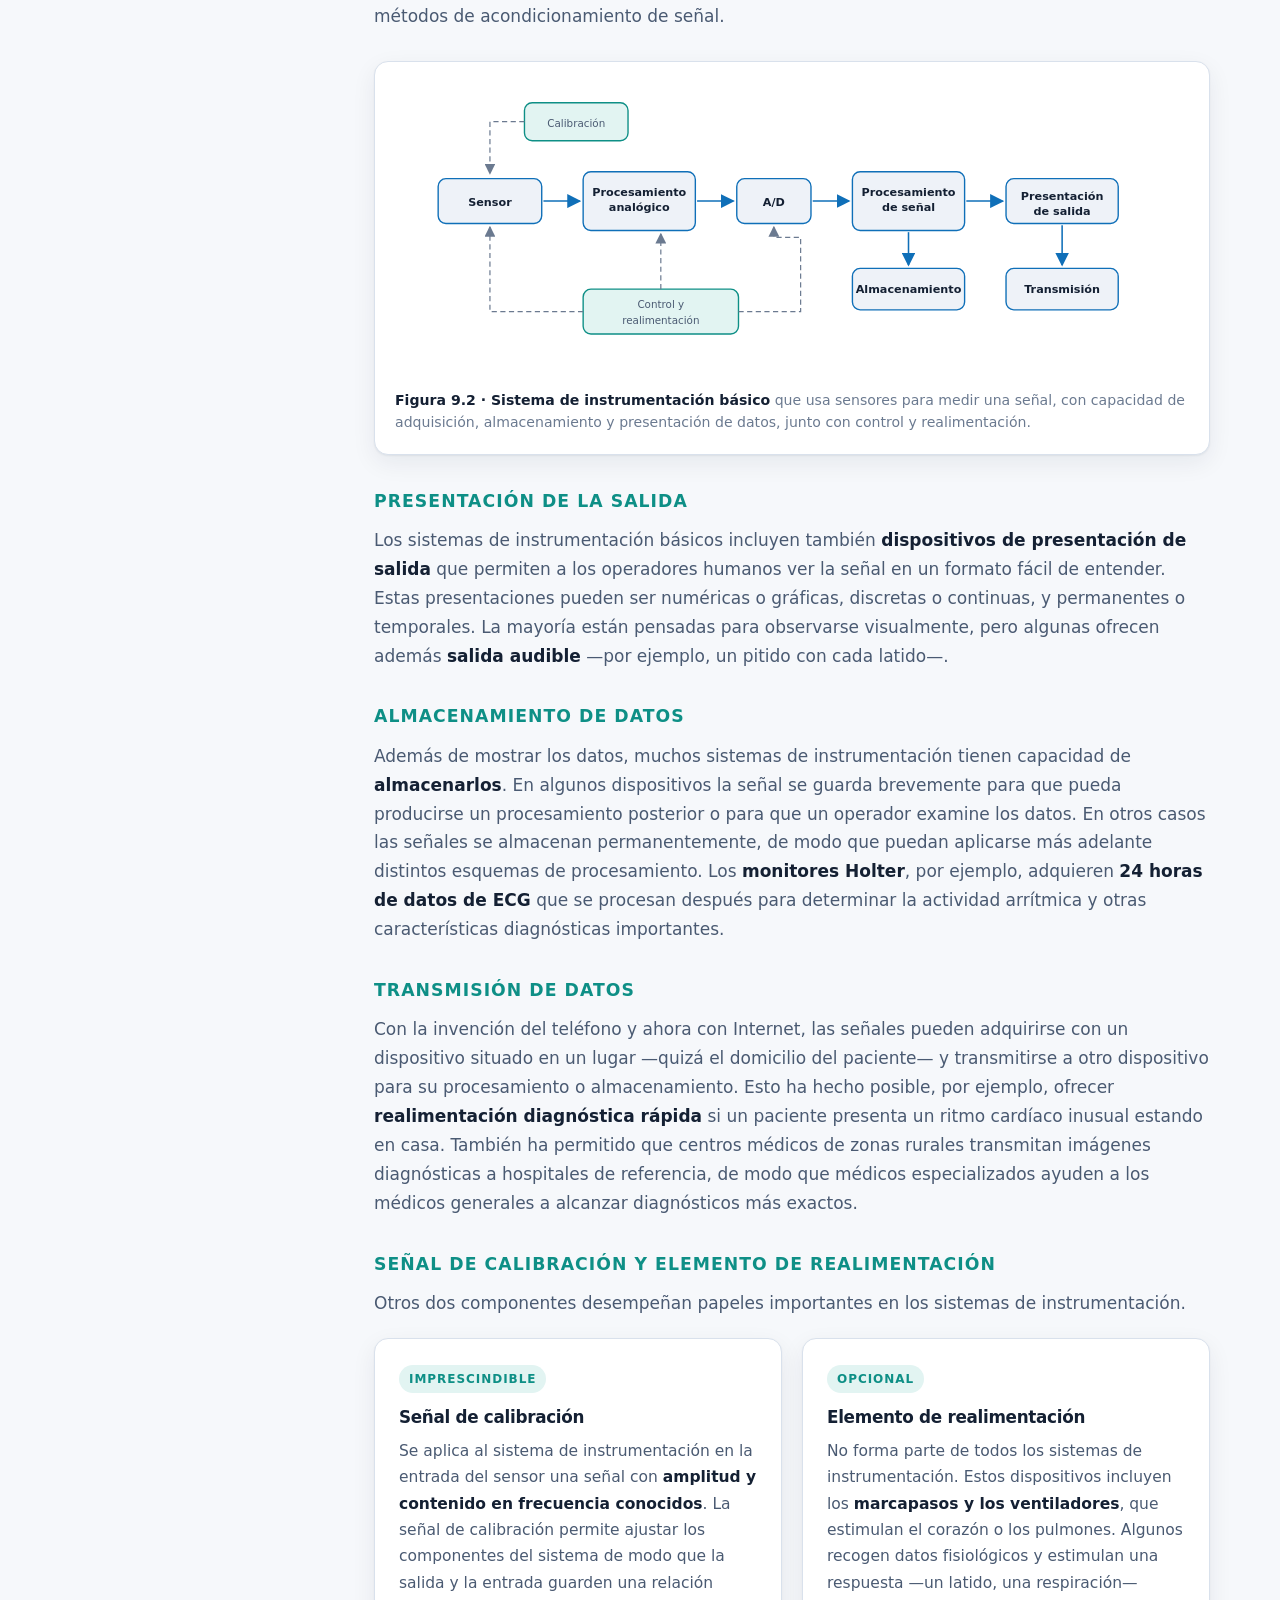
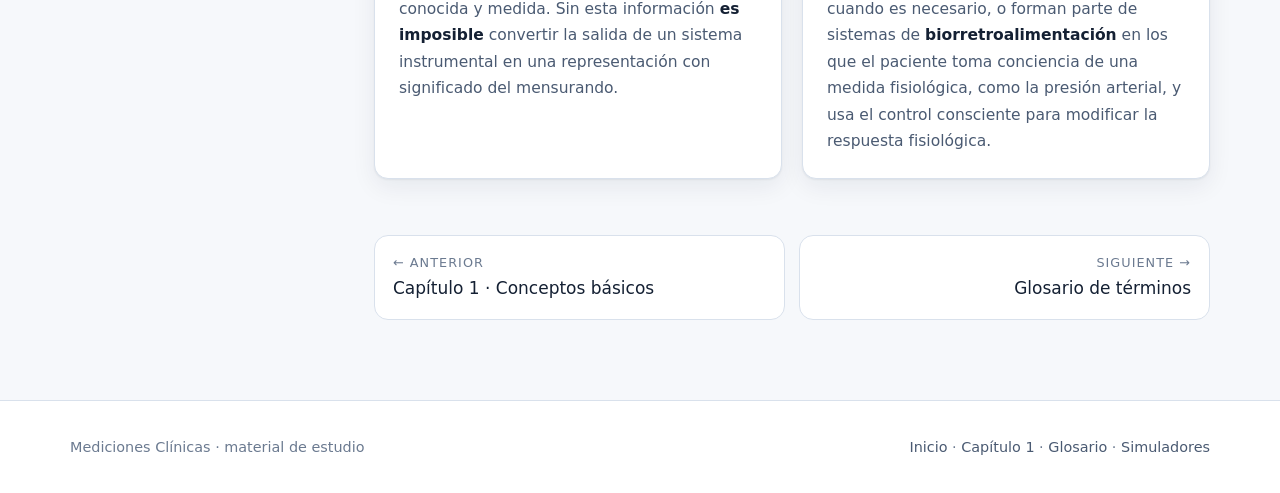
==== commit 3af3dc65: "Add simulators tab: noise/filter lab and calibration/statistics calculators" ====
--- a/bioinstrumentacion.html
+++ b/bioinstrumentacion.html
@@ -23,6 +23,7 @@
       <a href="capitulo-01.html">Capítulo 1</a>
       <a class="active" href="bioinstrumentacion.html">Bioinstrumentación 9.1–9.2</a>
       <a href="glosario.html">Glosario</a>
+      <a href="simuladores.html">Simuladores</a>
       <button class="icon-btn" id="themeBtn" aria-label="Cambiar tema">☾</button>
     </nav>
   </div>
@@ -422,7 +423,7 @@
 <footer class="site">
   <div class="wrap">
     <span>Mediciones Clínicas · material de estudio</span>
-    <span><a href="index.html">Inicio</a> · <a href="capitulo-01.html">Capítulo 1</a> · <a href="glosario.html">Glosario</a></span>
+    <span><a href="index.html">Inicio</a> · <a href="capitulo-01.html">Capítulo 1</a> · <a href="glosario.html">Glosario</a> · <a href="simuladores.html">Simuladores</a></span>
   </div>
 </footer>
 
--- a/assets/css/styles.css
+++ b/assets/css/styles.css
@@ -140,6 +140,8 @@
 .btn-primary:hover { filter: brightness(1.08); }
 .btn-ghost { background: var(--surface); color: var(--text); border-color: var(--border); }
 .btn-ghost:hover { background: var(--surface-2); }
+.btn-pdf { background: var(--accent); color: #fff; }
+.btn-pdf:hover { filter: brightness(1.08); text-decoration: none; }
 
 /* ---------- Tarjetas ---------- */
 .section { padding: 56px 0; }
@@ -317,3 +319,78 @@
   body { background: #fff; font-size: 11pt; }
   .doc { grid-template-columns: 1fr; }
 }
+
+/* ---------- Simuladores y calculadoras ---------- */
+.sim-tabs { display: flex; flex-wrap: wrap; gap: 8px; margin: 0 0 28px; }
+.sim-tab-btn {
+  display: inline-flex; align-items: center; gap: 8px;
+  padding: 10px 16px; border-radius: 10px; font-weight: 600; font-size: .92rem;
+  border: 1px solid var(--border); background: var(--surface); color: var(--text-soft);
+  cursor: pointer; font-family: var(--font);
+}
+.sim-tab-btn:hover { background: var(--surface-2); color: var(--text); }
+.sim-tab-btn.active { background: var(--accent); color: #fff; border-color: var(--accent); }
+
+.sim-panel { display: none; }
+.sim-panel.active { display: block; }
+
+.sim-grid { display: grid; grid-template-columns: minmax(0, 320px) minmax(0, 1fr); gap: 20px; align-items: start; }
+@media (max-width: 860px) { .sim-grid { grid-template-columns: minmax(0, 1fr); } }
+
+.sim-group { margin: 0 0 20px; }
+.sim-group:last-child { margin-bottom: 0; }
+.sim-group h4 {
+  font-size: 11px; text-transform: uppercase; letter-spacing: .1em;
+  color: var(--text-mute); margin: 0 0 10px; font-weight: 700;
+}
+
+.sim-field {
+  background: var(--surface-2); border: 1px solid var(--border); border-radius: 10px;
+  padding: 12px 14px; margin-bottom: 10px;
+}
+.sim-field:last-child { margin-bottom: 0; }
+.sim-field-row { display: flex; align-items: center; justify-content: space-between; gap: 10px; }
+.sim-field label { font-size: .86rem; font-weight: 600; color: var(--text); }
+.sim-field .hint { display: block; font-size: .74rem; color: var(--text-mute); margin-top: 2px; }
+.sim-field .val { font-family: var(--mono); font-size: .82rem; font-weight: 700; color: var(--accent); flex: none; }
+
+.sim-toggle { display: flex; align-items: center; gap: 10px; cursor: pointer; }
+.sim-toggle input { width: 18px; height: 18px; accent-color: var(--accent); flex: none; cursor: pointer; }
+.sim-toggle .txt { flex: 1; }
+
+input[type="range"] { width: 100%; accent-color: var(--accent); margin-top: 8px; cursor: pointer; }
+
+.sim-chart-card {
+  background: var(--surface); border: 1px solid var(--border); border-radius: var(--radius);
+  padding: 18px; box-shadow: var(--shadow);
+}
+.sim-chart-head { display: flex; flex-wrap: wrap; align-items: center; justify-content: space-between; gap: 10px; margin-bottom: 12px; }
+.sim-chart-head h4 { margin: 0; font-size: .92rem; color: var(--text); }
+.sim-legend { display: flex; flex-wrap: wrap; gap: 14px; font-size: .78rem; color: var(--text-soft); }
+.sim-legend span { display: inline-flex; align-items: center; gap: 6px; }
+.sim-legend i { width: 14px; height: 3px; border-radius: 2px; display: inline-block; }
+
+.sim-canvas-wrap { position: relative; width: 100%; height: 320px; }
+.sim-canvas-wrap canvas { width: 100%; height: 100%; display: block; }
+
+.calc-card {
+  background: var(--surface); border: 1px solid var(--border); border-radius: var(--radius);
+  padding: 22px; box-shadow: var(--shadow);
+}
+.calc-card h4 { margin: 0 0 6px; font-size: 1.02rem; color: var(--text); }
+.calc-card .sub { margin: 0 0 16px; color: var(--text-mute); font-size: .86rem; }
+.calc-input {
+  width: 100%; padding: 10px 12px; border-radius: 8px; border: 1px solid var(--border);
+  background: var(--surface-2); color: var(--text); font-family: var(--mono); font-size: .88rem;
+}
+.calc-input:focus { outline: 2px solid var(--accent); outline-offset: 1px; }
+.calc-label { display: block; font-size: .8rem; font-weight: 600; color: var(--text); margin-bottom: 6px; }
+.calc-field { margin-bottom: 14px; }
+.calc-grid-2 { display: grid; grid-template-columns: 1fr 1fr; gap: 10px; margin-bottom: 14px; }
+.calc-result-grid { display: grid; grid-template-columns: 1fr 1fr; gap: 8px; margin-top: 16px; }
+.calc-result {
+  background: var(--surface-2); border: 1px solid var(--border); border-radius: 8px;
+  padding: 10px 12px; font-size: .82rem; color: var(--text-soft);
+}
+.calc-result strong { display: block; color: var(--text); font-size: .74rem; text-transform: uppercase; letter-spacing: .04em; margin-bottom: 3px; }
+.calc-result .num { font-family: var(--mono); font-size: 1.05rem; font-weight: 700; color: var(--accent); }
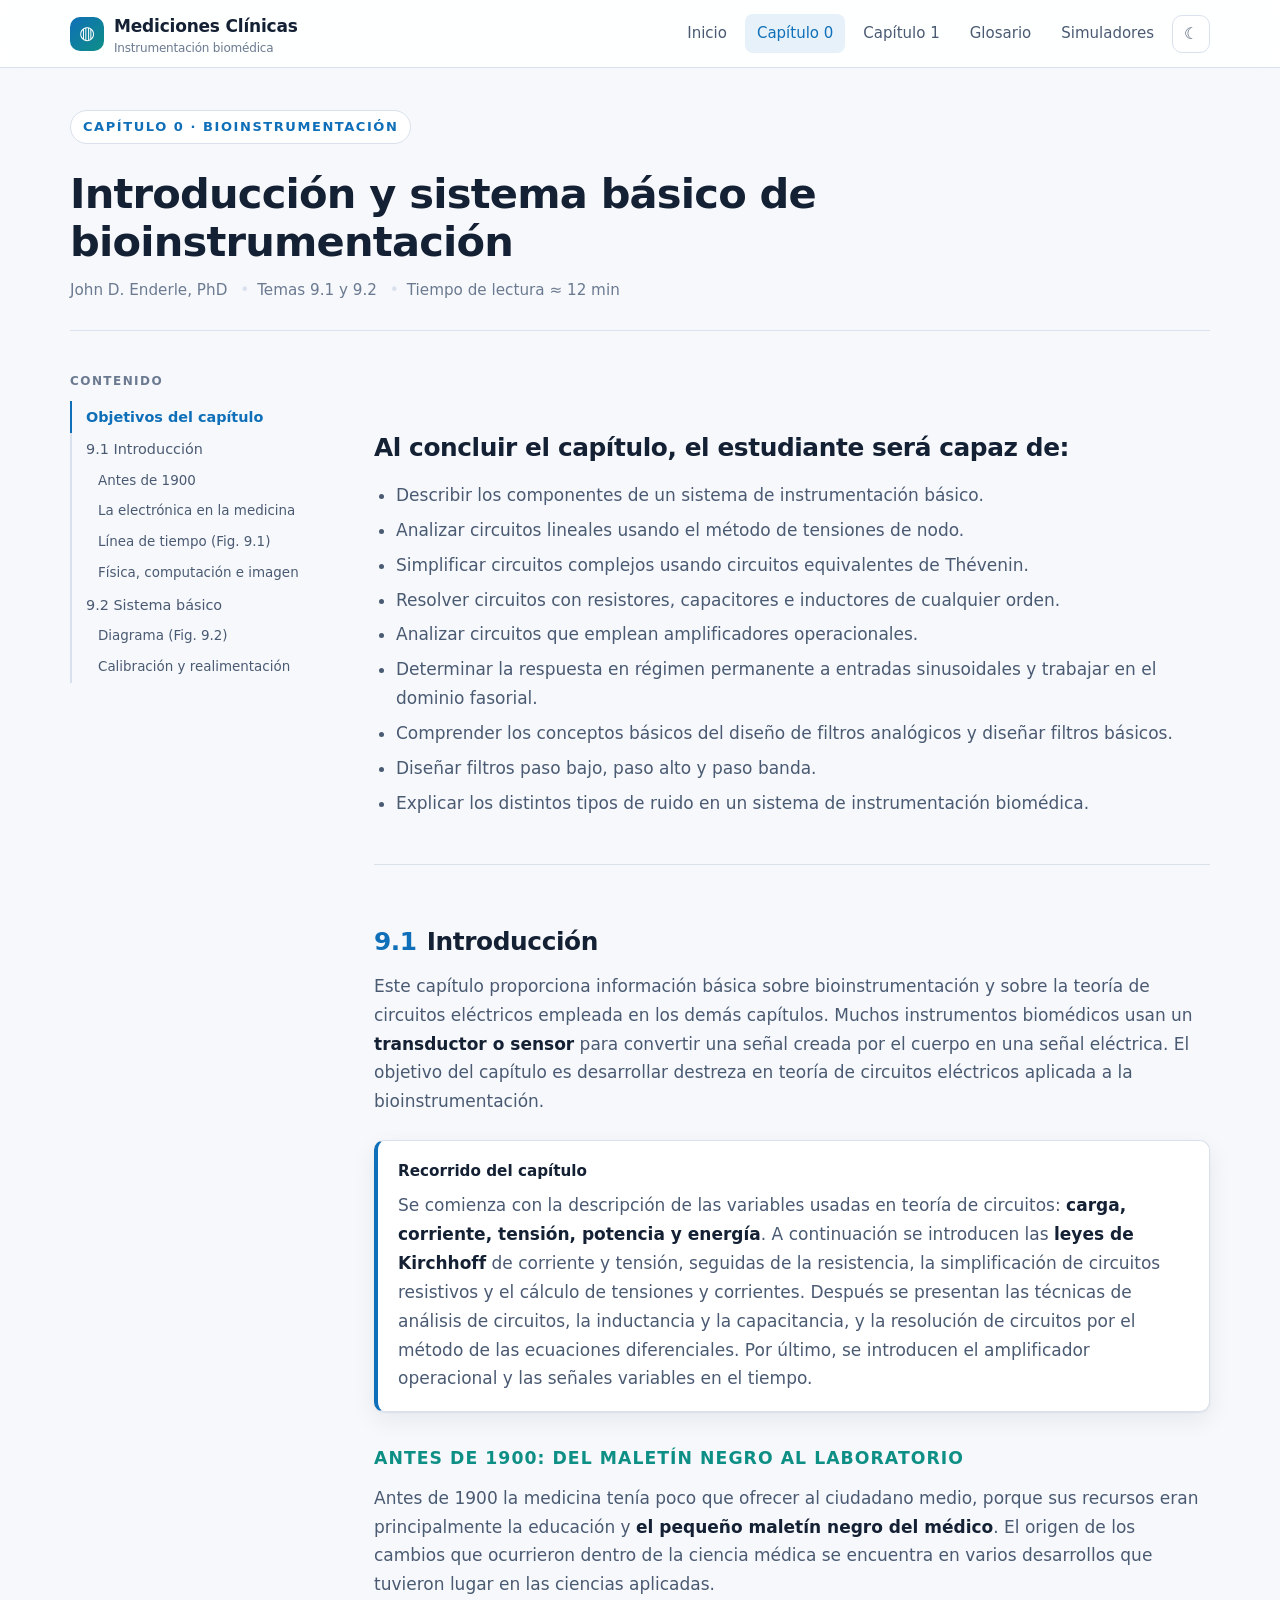
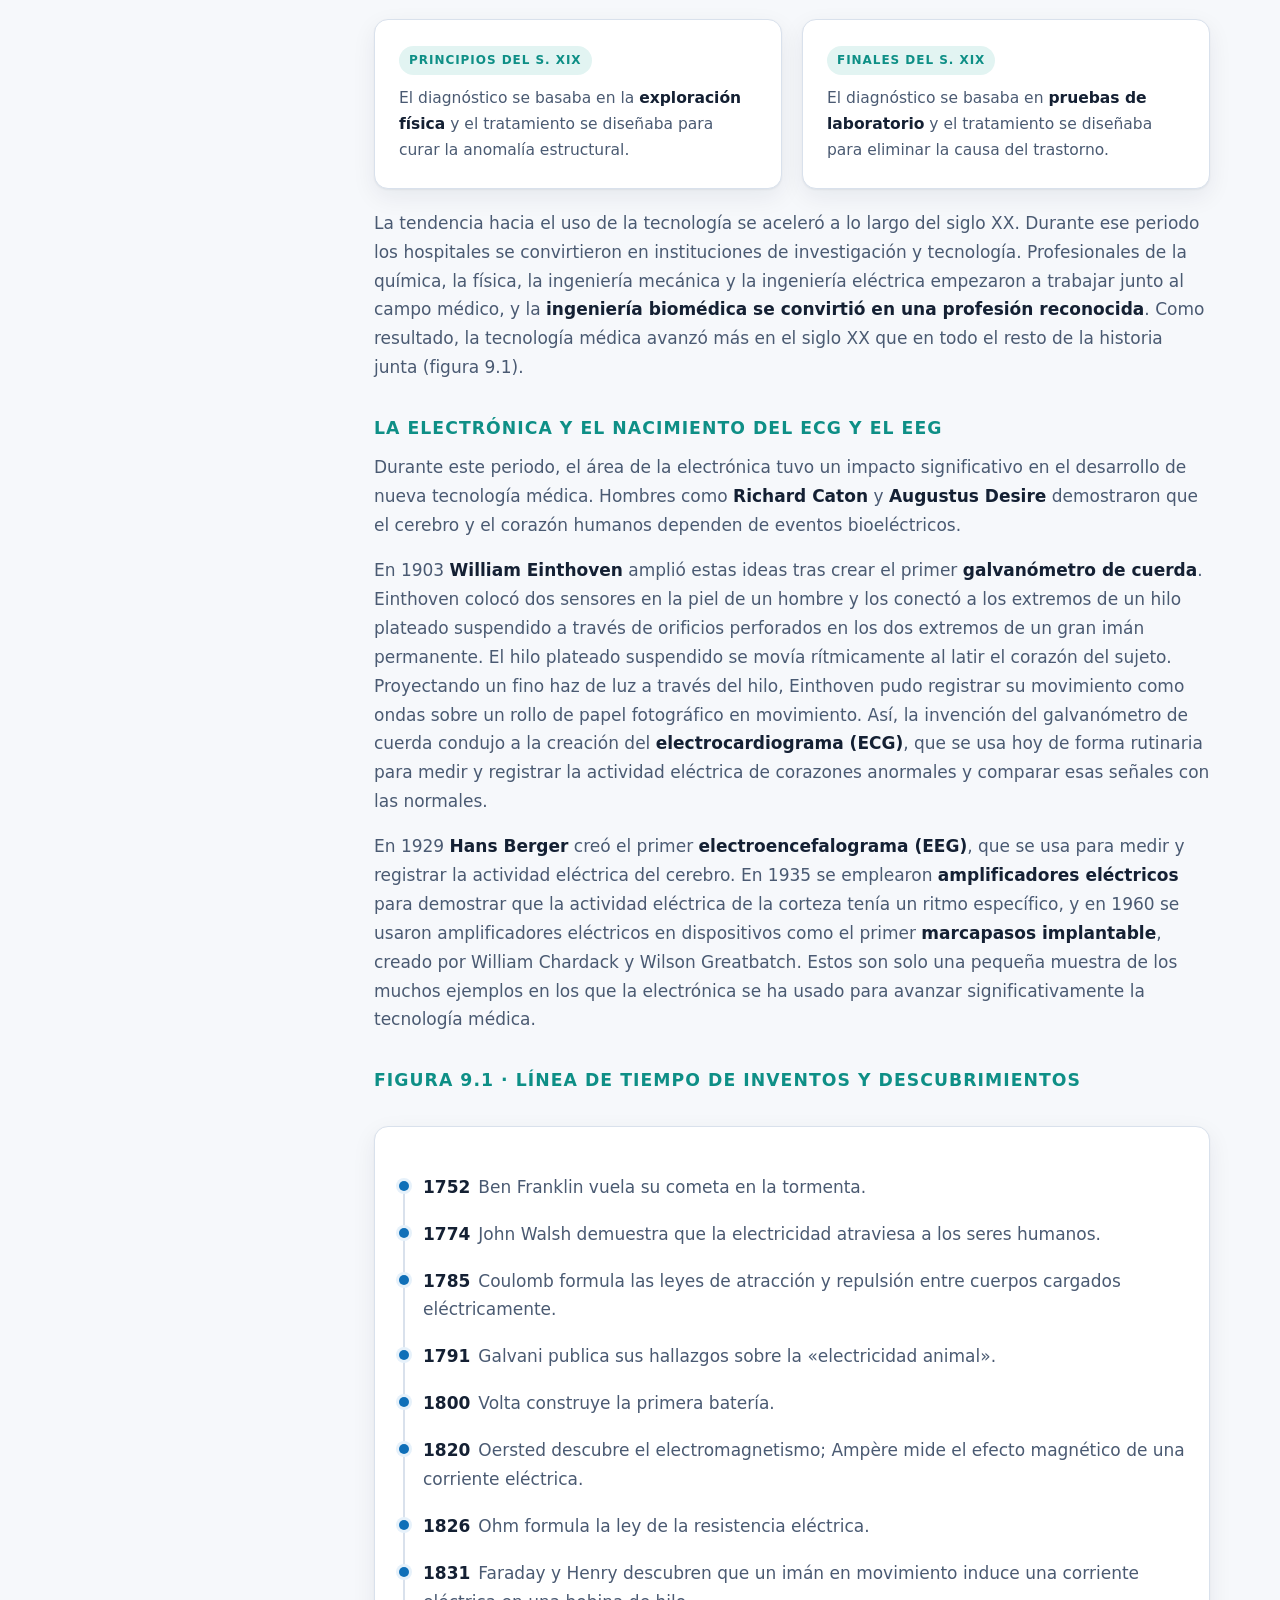
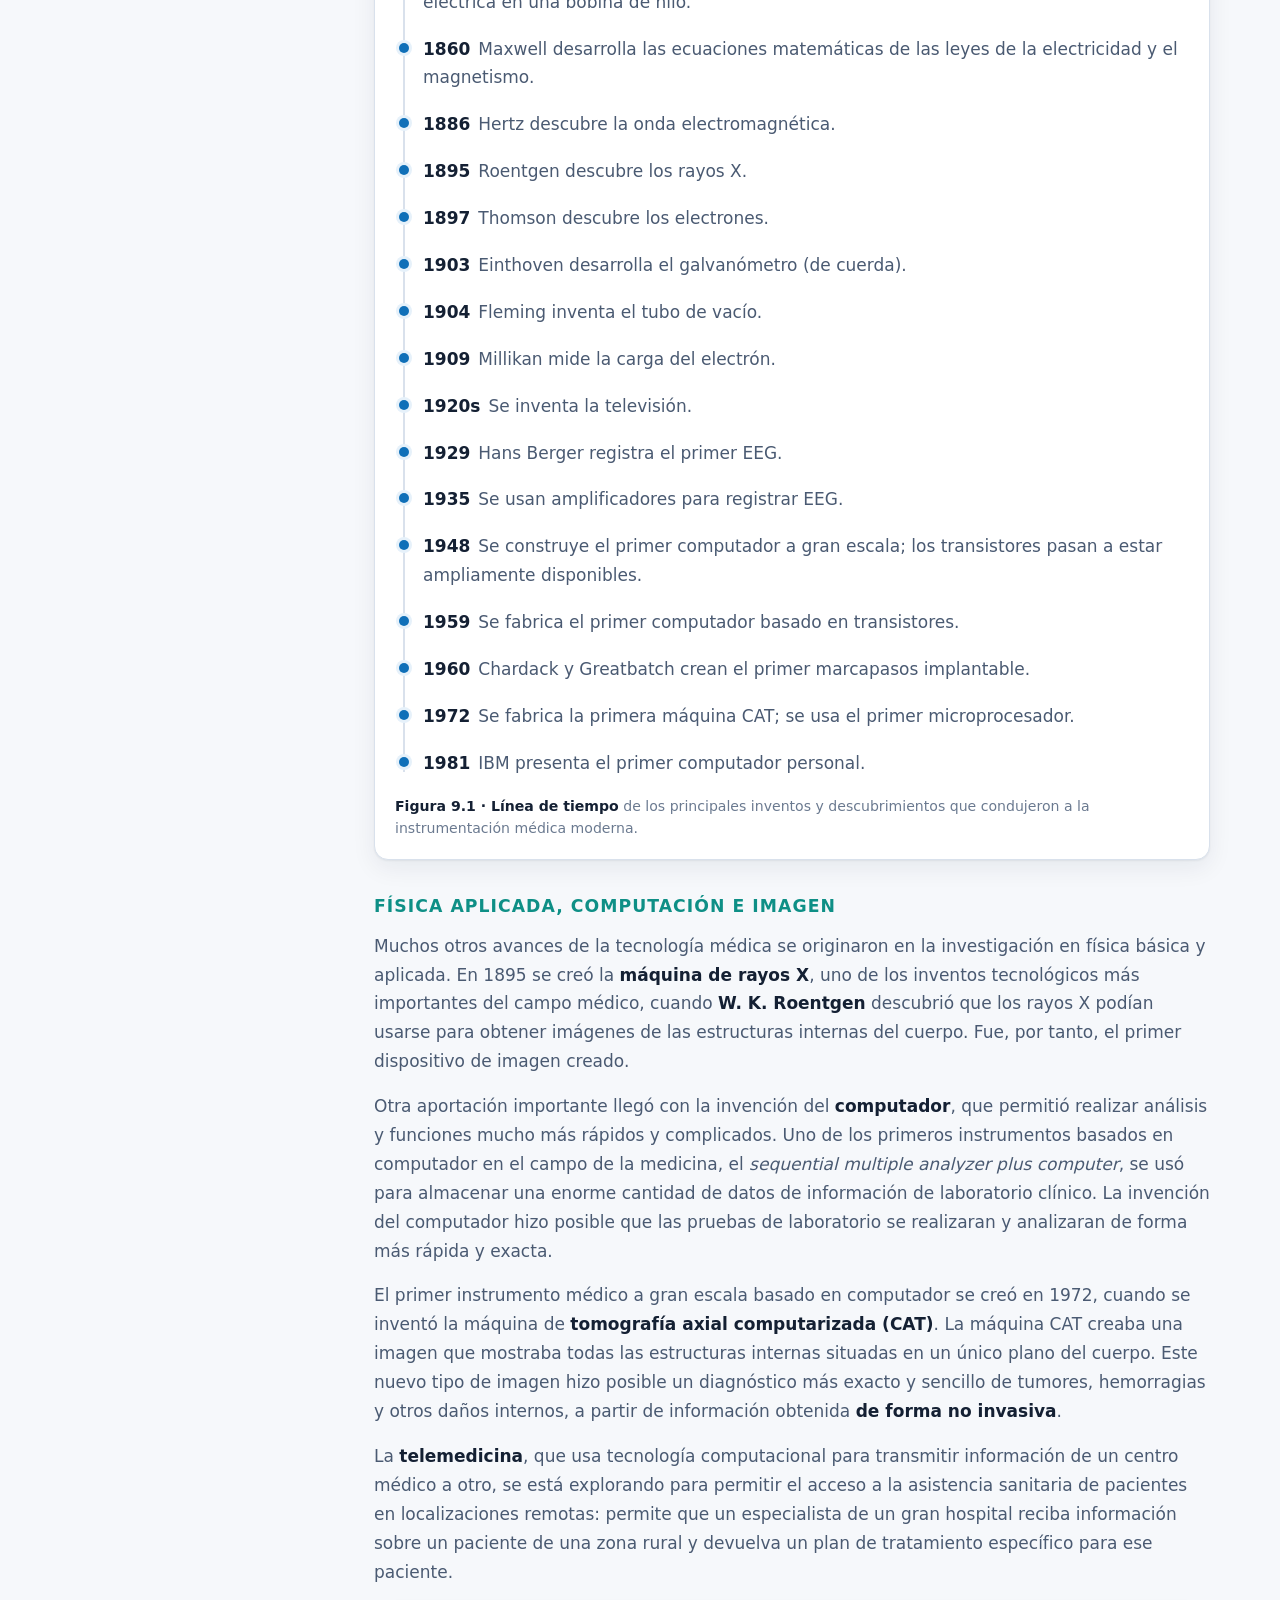
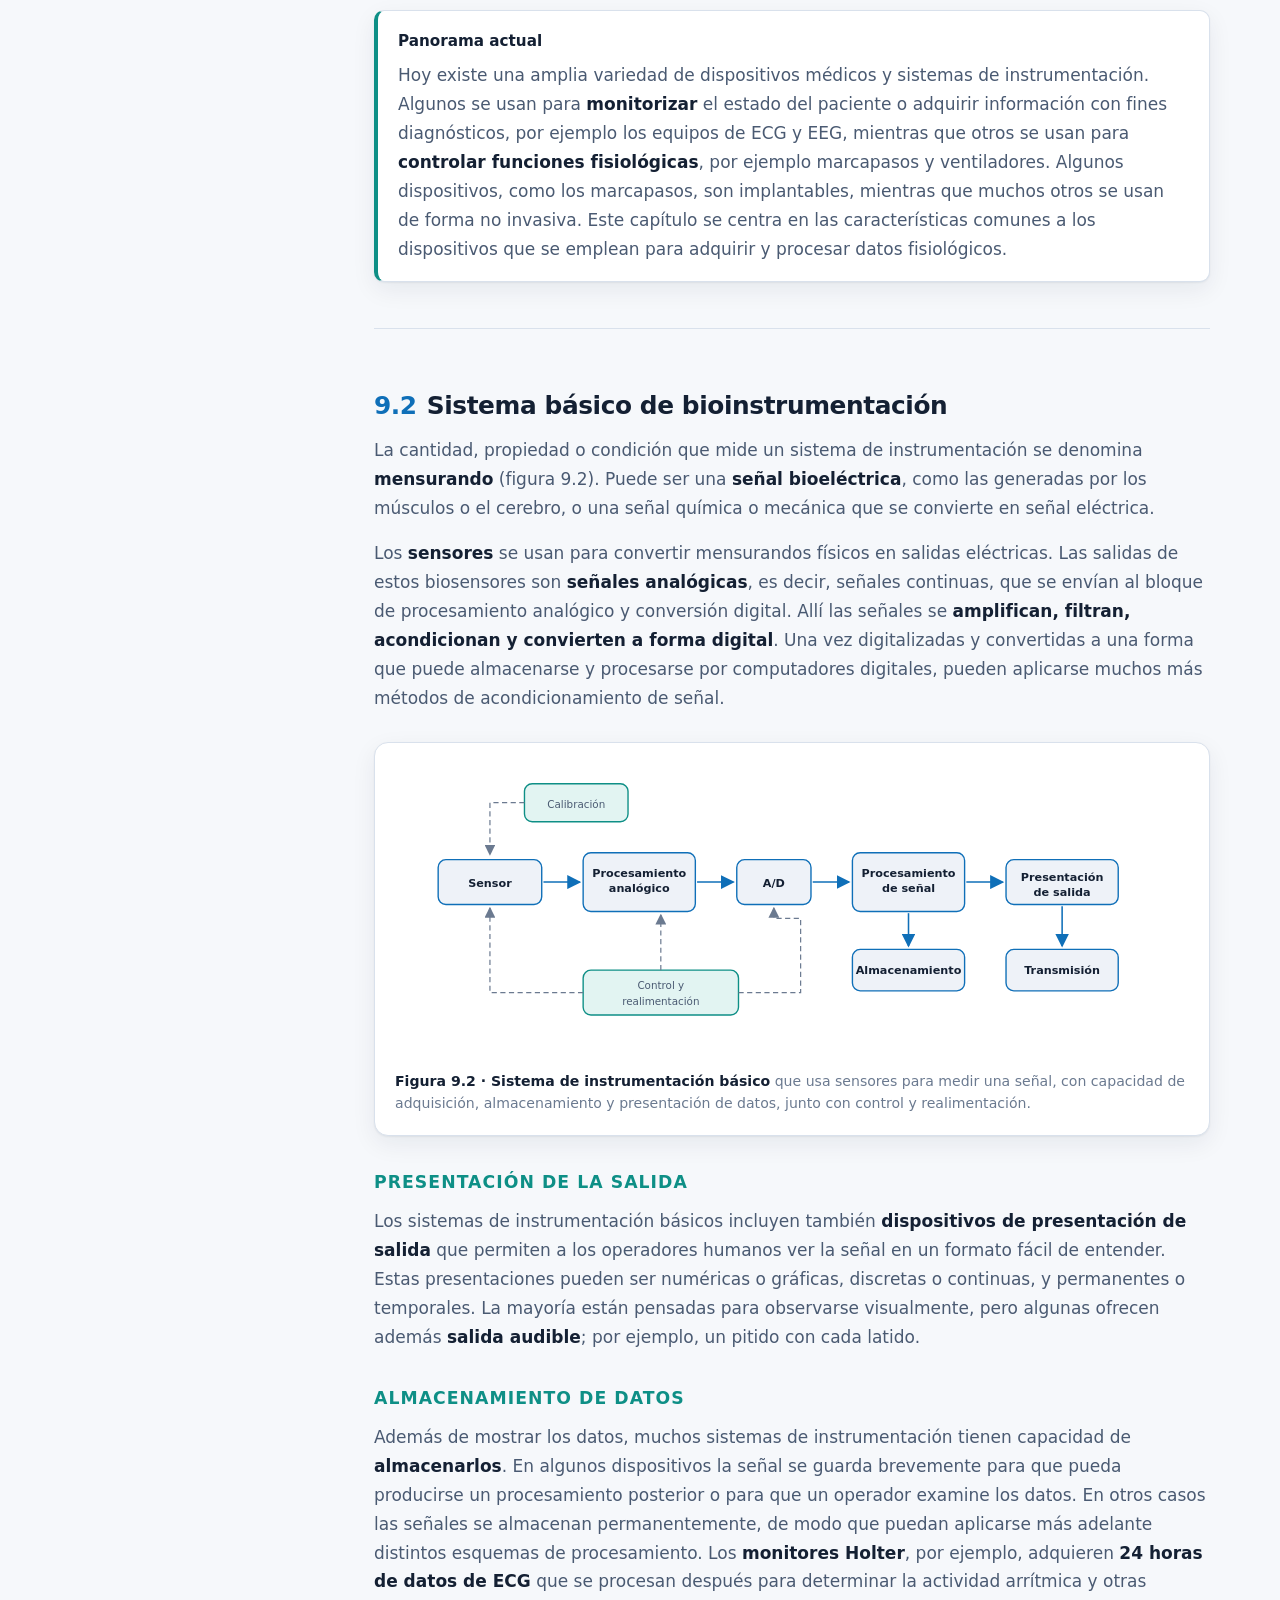
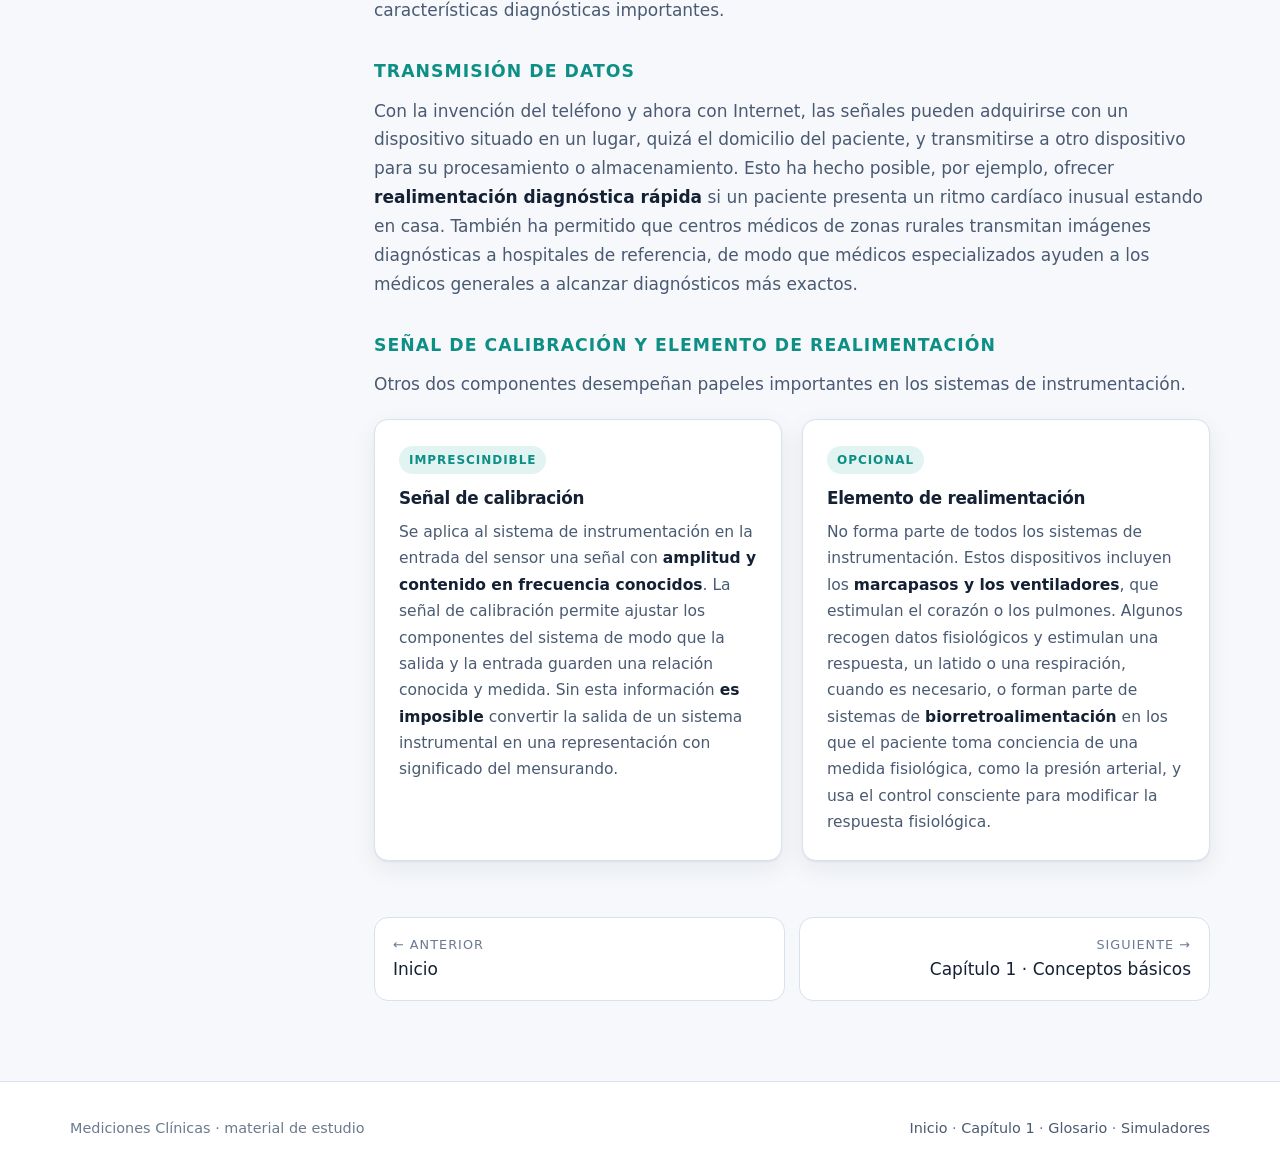
==== commit 6bc9f8fa: "Renombrar bioinstrumentación como Capítulo 0 y situarlo antes del Capítulo 1 - La cinta de navegació" ====
--- a/bioinstrumentacion.html
+++ b/bioinstrumentacion.html
@@ -4,7 +4,7 @@
 <meta charset="UTF-8">
 <meta name="viewport" content="width=device-width, initial-scale=1">
 <title>Bioinstrumentación · Introducción, 9.1 y 9.2</title>
-<meta name="description" content="Capítulo 9 de bioinstrumentación: objetivos y esquema del capítulo, 9.1 Introducción con los hitos históricos de la instrumentación médica y 9.2 Sistema básico de bioinstrumentación.">
+<meta name="description" content="Capítulo 9 de bioinstrumentación: objetivos del capítulo, 9.1 Introducción con los hitos históricos de la instrumentación médica y 9.2 Sistema básico de bioinstrumentación.">
 <link rel="stylesheet" href="assets/css/styles.css">
 <link rel="icon" href="data:image/svg+xml,<svg xmlns='http://www.w3.org/2000/svg' viewBox='0 0 100 100'><text y='.9em' font-size='90'>🩺</text></svg>">
 </head>
@@ -20,8 +20,8 @@
     <button class="icon-btn nav-toggle" id="navToggle" aria-expanded="false" aria-label="Abrir menú">☰</button>
     <nav class="nav-links" id="navLinks">
       <a href="index.html">Inicio</a>
+      <a class="active" href="bioinstrumentacion.html">Capítulo 0</a>
       <a href="capitulo-01.html">Capítulo 1</a>
-      <a class="active" href="bioinstrumentacion.html">Bioinstrumentación 9.1–9.2</a>
       <a href="glosario.html">Glosario</a>
       <a href="simuladores.html">Simuladores</a>
       <button class="icon-btn" id="themeBtn" aria-label="Cambiar tema">☾</button>
@@ -31,7 +31,7 @@
 
 <div class="wrap">
   <div class="doc-head">
-    <span class="eyebrow">Capítulo 9 · Bioinstrumentación</span>
+    <span class="eyebrow">Capítulo 0 · Bioinstrumentación</span>
     <h1>Introducción y sistema básico de bioinstrumentación</h1>
     <div class="meta">
       <span>John D. Enderle, PhD</span>
@@ -48,7 +48,6 @@
     <h4>Contenido</h4>
     <ol>
       <li><a href="#objetivos">Objetivos del capítulo</a></li>
-      <li><a href="#esquema">Esquema del capítulo</a></li>
       <li><a href="#s91">9.1 Introducción</a></li>
       <li class="sub"><a href="#antes1900">Antes de 1900</a></li>
       <li class="sub"><a href="#electronica">La electrónica en la medicina</a></li>
@@ -77,36 +76,6 @@
     </ul>
   </section>
 
-  <section id="esquema">
-    <h2>Esquema del capítulo</h2>
-    <p>
-      Los dos temas tratados en esta página —<strong>9.1</strong> y <strong>9.2</strong>— son la puerta de
-      entrada al resto del capítulo, que desarrolla la teoría de circuitos necesaria para la bioinstrumentación.
-    </p>
-    <div class="table-wrap">
-      <table>
-        <thead><tr><th>Sección</th><th>Tema</th><th>Página</th></tr></thead>
-        <tbody>
-          <tr><td class="param">9.1</td><td><strong>Introducción</strong></td><td>510</td></tr>
-          <tr><td class="param">9.2</td><td><strong>Sistema básico de bioinstrumentación</strong></td><td>512</td></tr>
-          <tr><td class="param">9.3</td><td>Carga, corriente, tensión, potencia y energía</td><td>514</td></tr>
-          <tr><td class="param">9.4</td><td>Resistencia</td><td>520</td></tr>
-          <tr><td class="param">9.5</td><td>Análisis de redes lineales</td><td>531</td></tr>
-          <tr><td class="param">9.6</td><td>Linealidad y superposición</td><td>537</td></tr>
-          <tr><td class="param">9.7</td><td>Teorema de Thévenin</td><td>541</td></tr>
-          <tr><td class="param">9.8</td><td>Inductores</td><td>544</td></tr>
-          <tr><td class="param">9.9</td><td>Capacitores</td><td>548</td></tr>
-          <tr><td class="param">9.10</td><td>Enfoque general para resolver circuitos con resistores, capacitores e inductores</td><td>551</td></tr>
-          <tr><td class="param">9.11</td><td>Amplificadores operacionales</td><td>560</td></tr>
-          <tr><td class="param">9.12</td><td>Señales variables en el tiempo</td><td>572</td></tr>
-          <tr><td class="param">9.13</td><td>Filtros analógicos activos</td><td>578</td></tr>
-          <tr><td class="param">9.14</td><td>Diseño en bioinstrumentación</td><td>588</td></tr>
-          <tr><td class="param">9.15</td><td>Ejercicios</td><td>591</td></tr>
-        </tbody>
-      </table>
-    </div>
-  </section>
-
   <hr class="rule">
 
   <section id="s91">
@@ -121,8 +90,8 @@
     <div class="callout">
       <div class="callout-title">Recorrido del capítulo</div>
       <p style="margin-bottom:0">
-        Se comienza con la descripción de las variables usadas en teoría de circuitos —<strong>carga,
-        corriente, tensión, potencia y energía</strong>—. A continuación se introducen las <strong>leyes de
+        Se comienza con la descripción de las variables usadas en teoría de circuitos: <strong>carga,
+        corriente, tensión, potencia y energía</strong>. A continuación se introducen las <strong>leyes de
         Kirchhoff</strong> de corriente y tensión, seguidas de la resistencia, la simplificación de circuitos
         resistivos y el cálculo de tensiones y corrientes. Después se presentan las técnicas de análisis de
         circuitos, la inductancia y la capacitancia, y la resolución de circuitos por el método de las
@@ -250,8 +219,8 @@
       <p style="margin-bottom:0">
         Hoy existe una amplia variedad de dispositivos médicos y sistemas de instrumentación. Algunos se usan
         para <strong>monitorizar</strong> el estado del paciente o adquirir información con fines
-        diagnósticos —por ejemplo, los equipos de ECG y EEG—, mientras que otros se usan para
-        <strong>controlar funciones fisiológicas</strong> —por ejemplo, marcapasos y ventiladores—. Algunos
+        diagnósticos, por ejemplo los equipos de ECG y EEG, mientras que otros se usan para
+        <strong>controlar funciones fisiológicas</strong>, por ejemplo marcapasos y ventiladores. Algunos
         dispositivos, como los marcapasos, son implantables, mientras que muchos otros se usan de forma no
         invasiva. Este capítulo se centra en las características comunes a los dispositivos que se emplean
         para adquirir y procesar datos fisiológicos.
@@ -271,8 +240,8 @@
     </p>
     <p>
       Los <strong>sensores</strong> se usan para convertir mensurandos físicos en salidas eléctricas. Las
-      salidas de estos biosensores son <span class="dfn">señales analógicas</span> —es decir, señales
-      continuas— que se envían al bloque de procesamiento analógico y conversión digital. Allí las señales se
+      salidas de estos biosensores son <span class="dfn">señales analógicas</span>, es decir, señales
+      continuas, que se envían al bloque de procesamiento analógico y conversión digital. Allí las señales se
       <strong>amplifican, filtran, acondicionan y convierten a forma digital</strong>. Una vez digitalizadas y
       convertidas a una forma que puede almacenarse y procesarse por computadores digitales, pueden aplicarse
       muchos más métodos de acondicionamiento de señal.
@@ -357,7 +326,7 @@
       salida</strong> que permiten a los operadores humanos ver la señal en un formato fácil de entender.
       Estas presentaciones pueden ser numéricas o gráficas, discretas o continuas, y permanentes o temporales.
       La mayoría están pensadas para observarse visualmente, pero algunas ofrecen además
-      <strong>salida audible</strong> —por ejemplo, un pitido con cada latido—.
+      <strong>salida audible</strong>; por ejemplo, un pitido con cada latido.
     </p>
 
     <h3>Almacenamiento de datos</h3>
@@ -374,7 +343,7 @@
     <h3>Transmisión de datos</h3>
     <p>
       Con la invención del teléfono y ahora con Internet, las señales pueden adquirirse con un dispositivo
-      situado en un lugar —quizá el domicilio del paciente— y transmitirse a otro dispositivo para su
+      situado en un lugar, quizá el domicilio del paciente, y transmitirse a otro dispositivo para su
       procesamiento o almacenamiento. Esto ha hecho posible, por ejemplo, ofrecer <strong>realimentación
       diagnóstica rápida</strong> si un paciente presenta un ritmo cardíaco inusual estando en casa. También
       ha permitido que centros médicos de zonas rurales transmitan imágenes diagnósticas a hospitales de
@@ -402,7 +371,7 @@
         <p>
           No forma parte de todos los sistemas de instrumentación. Estos dispositivos incluyen los
           <strong>marcapasos y los ventiladores</strong>, que estimulan el corazón o los pulmones. Algunos
-          recogen datos fisiológicos y estimulan una respuesta —un latido, una respiración— cuando es
+          recogen datos fisiológicos y estimulan una respuesta, un latido o una respiración, cuando es
           necesario, o forman parte de sistemas de <strong>biorretroalimentación</strong> en los que el
           paciente toma conciencia de una medida fisiológica, como la presión arterial, y usa el control
           consciente para modificar la respuesta fisiológica.
@@ -412,8 +381,8 @@
   </section>
 
   <div class="pager">
-    <a href="capitulo-01.html"><small>← Anterior</small> Capítulo 1 · Conceptos básicos</a>
-    <a href="glosario.html" style="text-align:right"><small>Siguiente →</small> Glosario de términos</a>
+    <a href="index.html"><small>← Anterior</small> Inicio</a>
+    <a href="capitulo-01.html" style="text-align:right"><small>Siguiente →</small> Capítulo 1 · Conceptos básicos</a>
   </div>
 
   </article>
--- a/assets/css/styles.css
+++ b/assets/css/styles.css
@@ -314,8 +314,26 @@
   z-index: 100;
 }
 
+/* ---------- Presentación embebida ---------- */
+.embed-slides {
+  /* aspect-ratio, no el truco de padding-top en %: ese porcentaje se resuelve
+     contra el ancho del contenedor, y al acotar el elemento con max-width la
+     altura se quedaria fija y deformaria la diapositiva. */
+  position: relative; width: 100%; aspect-ratio: 1280 / 749;
+  /* Acotado para que la diapositiva quepa entera en la ventana: si sobresale,
+     al pulsar dentro el navegador la desplaza a la vista al recibir el foco y
+     la pagina salta. 102vh de ancho equivale a ~60vh de alto. */
+  max-width: min(820px, 102vh); margin-left: auto; margin-right: auto;
+  background: var(--surface-2); border: 1px solid var(--border);
+  border-radius: var(--radius); overflow: hidden; box-shadow: var(--shadow);
+}
+.embed-slides iframe {
+  position: absolute; top: 0; left: 0; width: 100%; height: 100%;
+  border: 0; display: block;
+}
+
 @media print {
-  .topbar, .toc, #toTop, #progress, .pager, .hero-actions { display: none !important; }
+  .topbar, .toc, #toTop, #progress, .pager, .hero-actions, .embed-slides { display: none !important; }
   body { background: #fff; font-size: 11pt; }
   .doc { grid-template-columns: 1fr; }
 }
@@ -370,7 +388,7 @@
 .sim-legend span { display: inline-flex; align-items: center; gap: 6px; }
 .sim-legend i { width: 14px; height: 3px; border-radius: 2px; display: inline-block; }
 
-.sim-canvas-wrap { position: relative; width: 100%; height: 320px; }
+.sim-canvas-wrap { position: relative; width: 100%; height: 320px; overflow: hidden; }
 .sim-canvas-wrap canvas { width: 100%; height: 100%; display: block; }
 
 .calc-card {
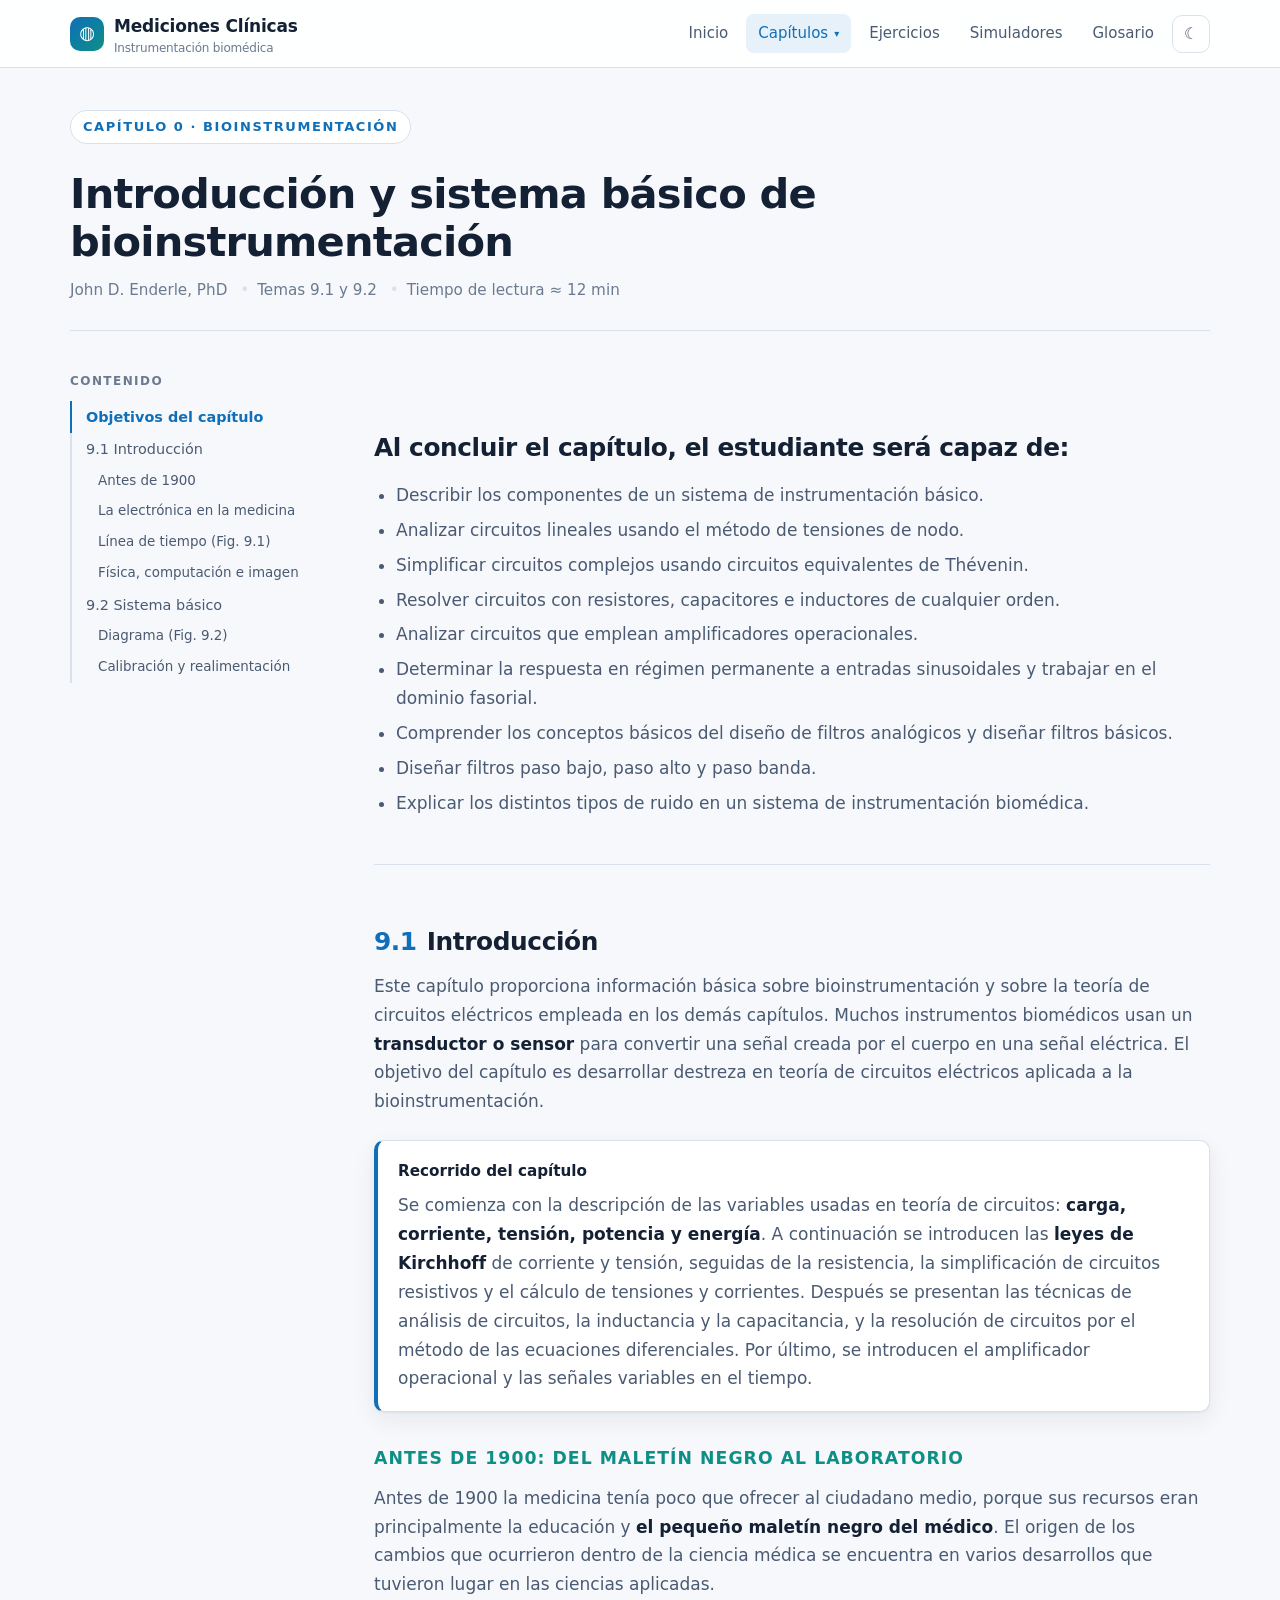
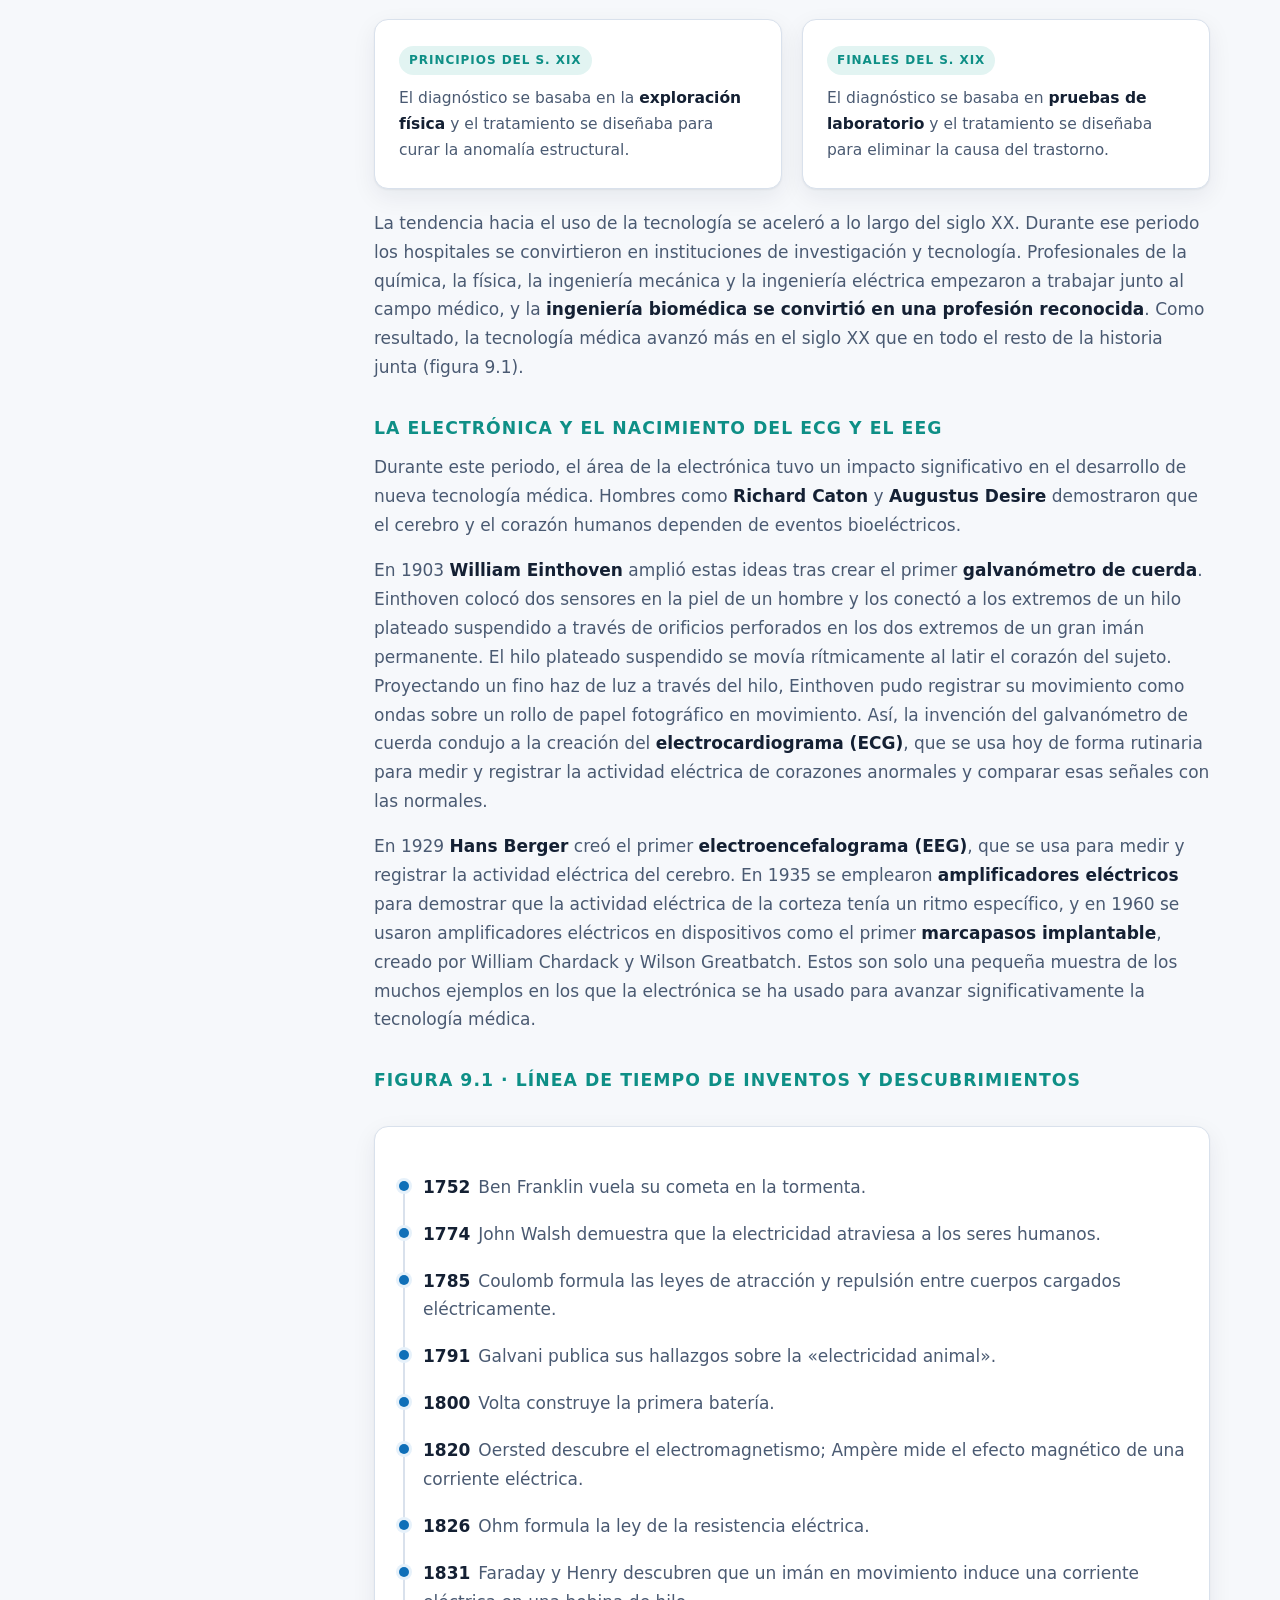
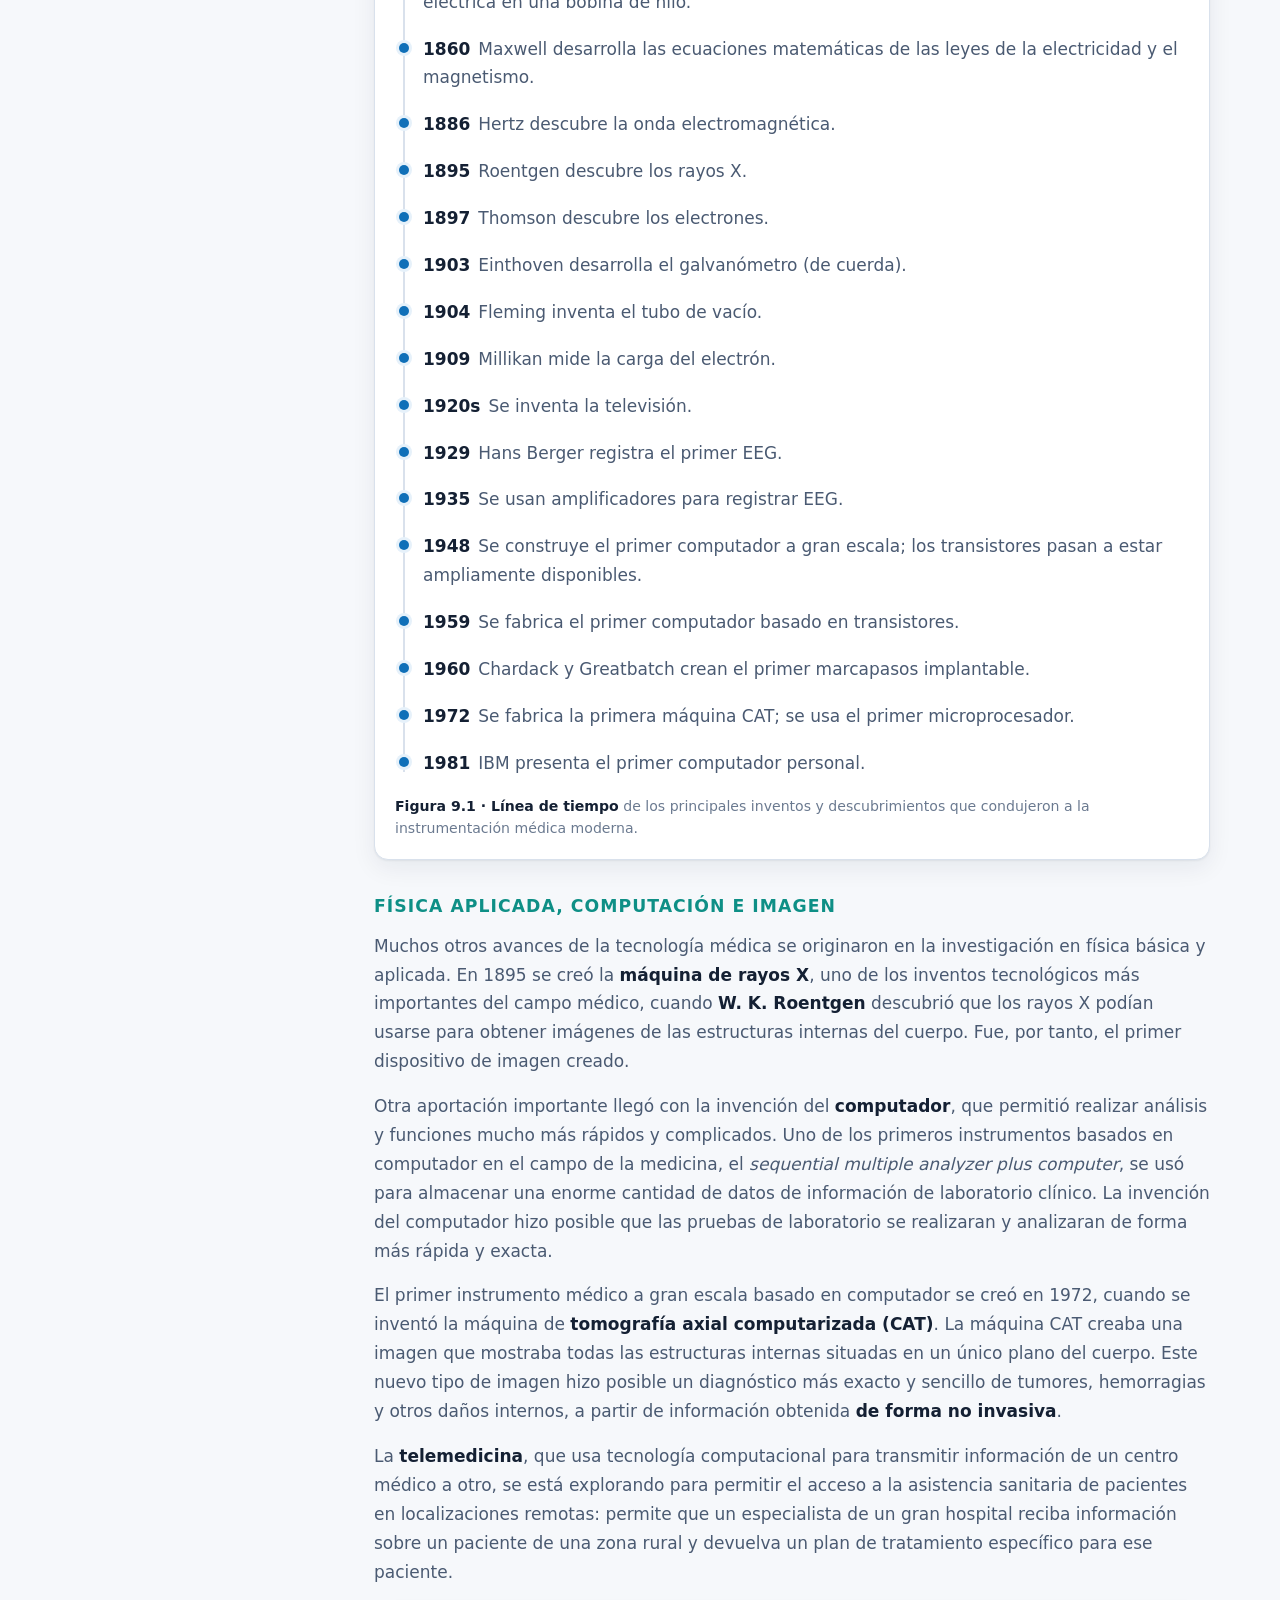
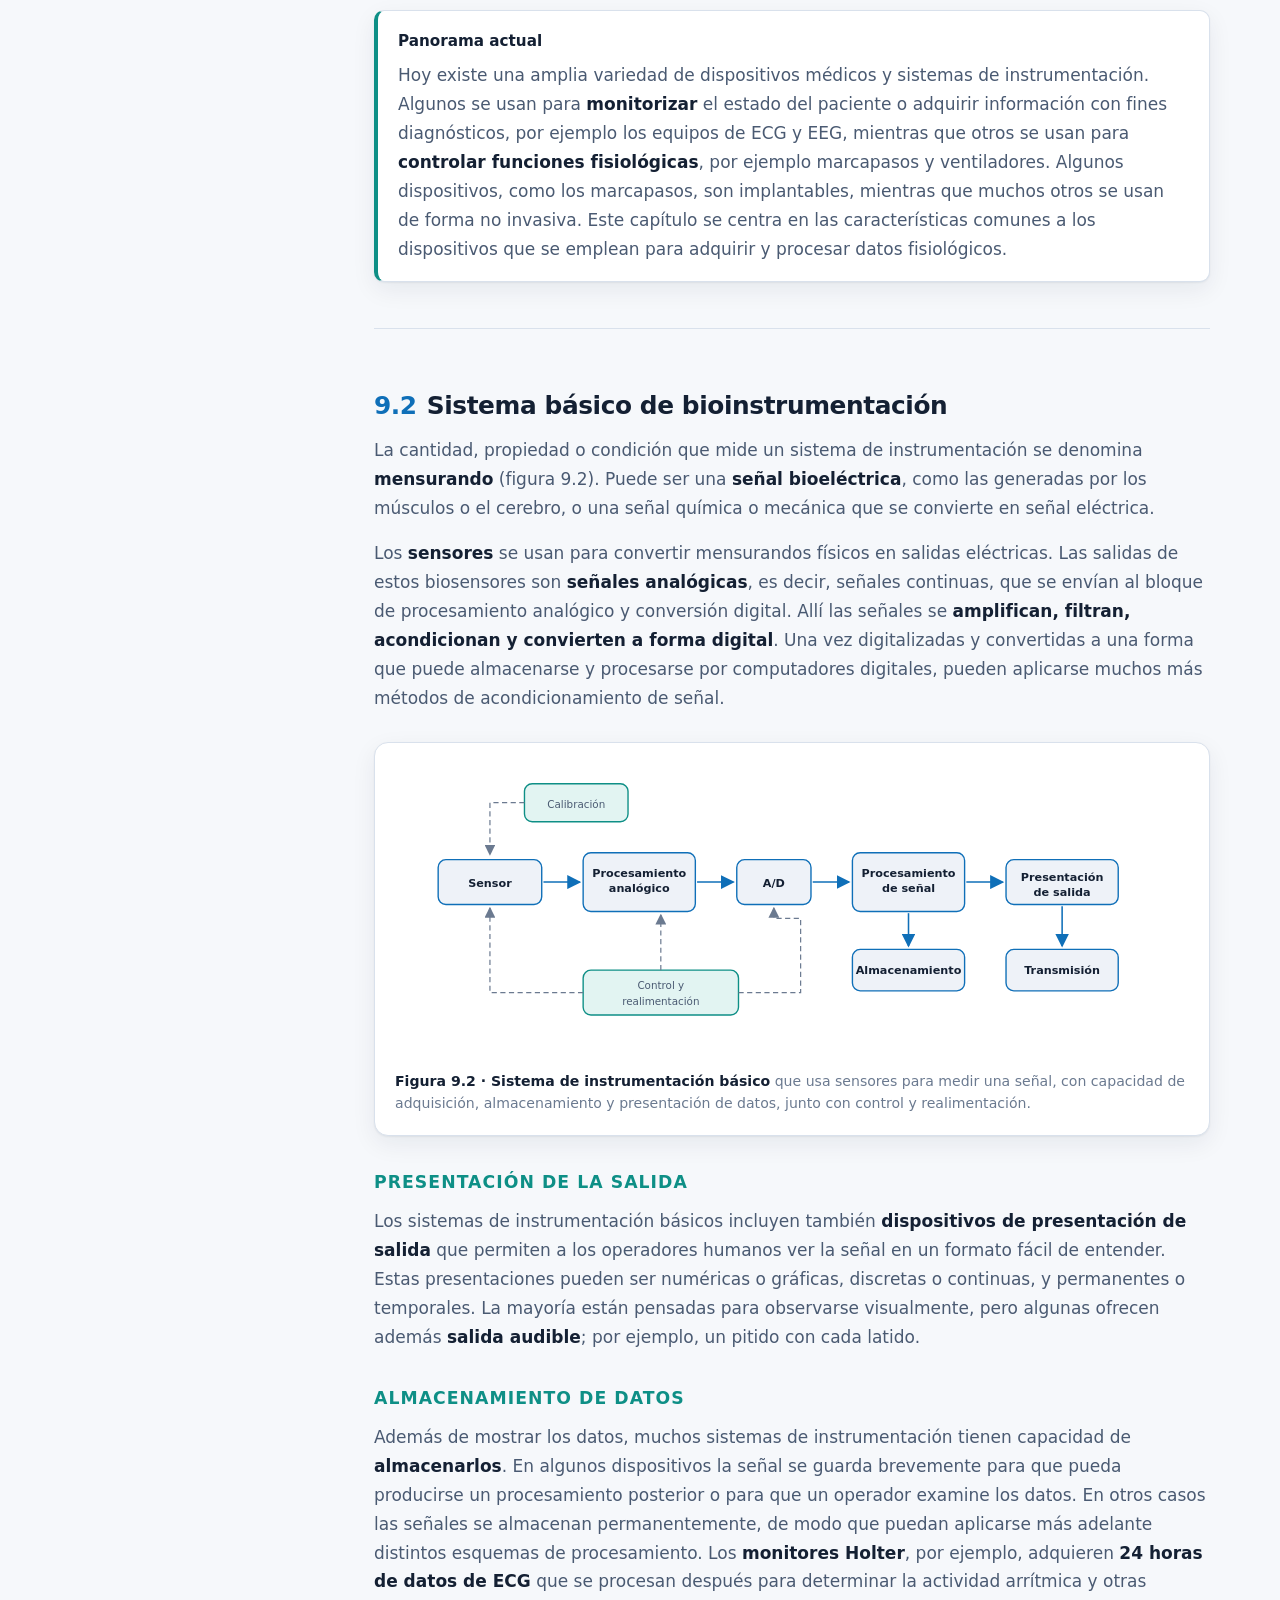
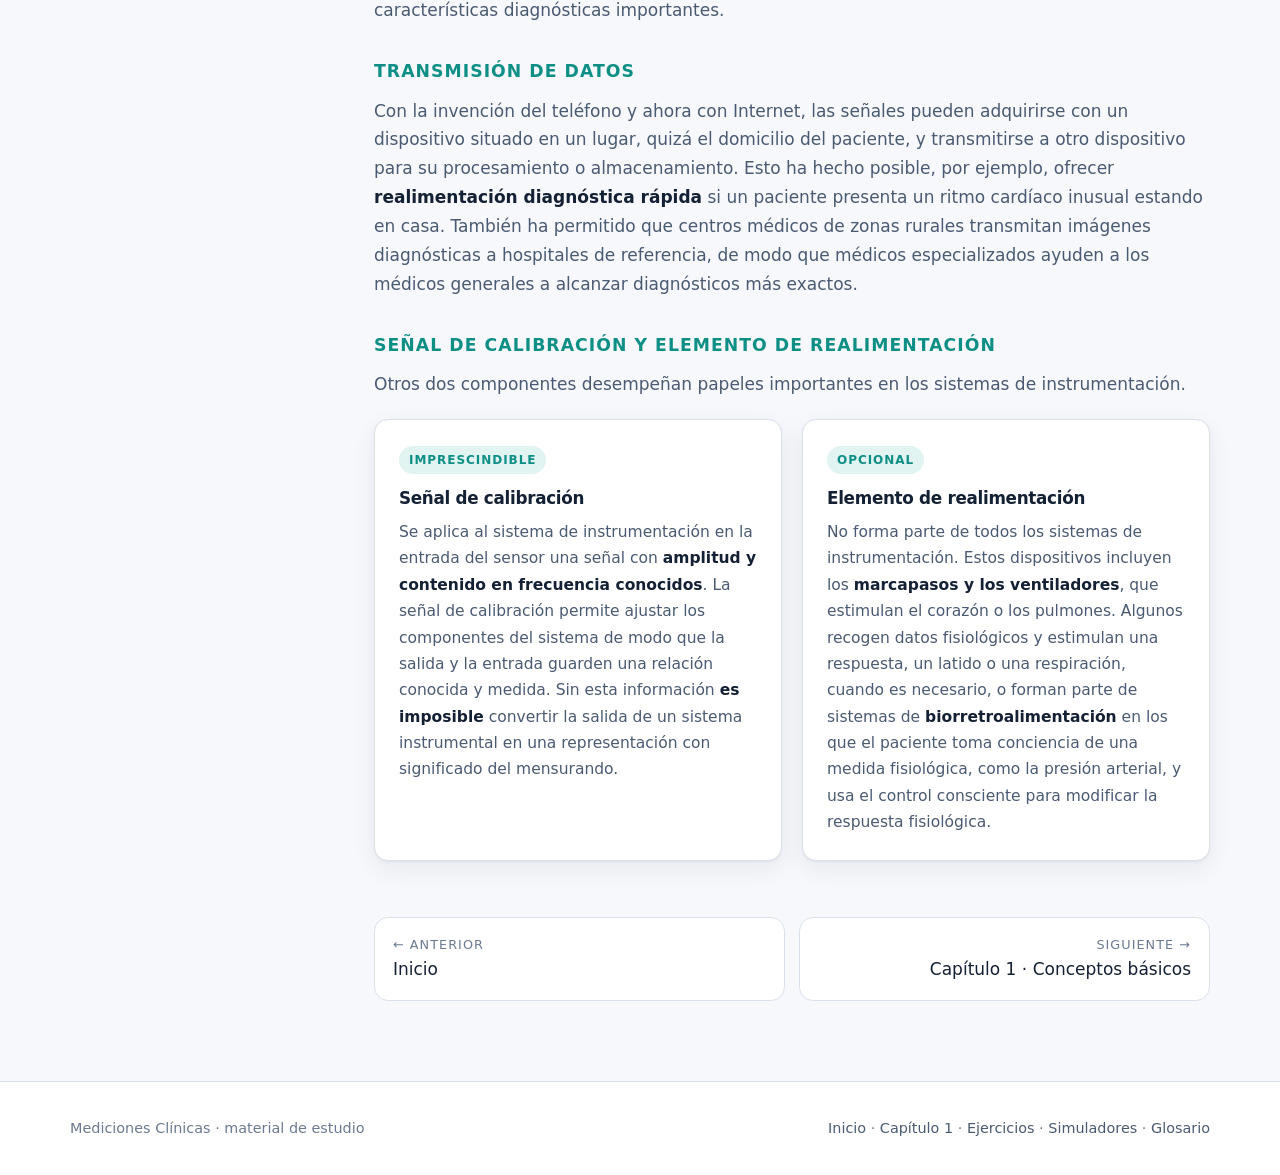
==== commit 58c0a73c: "Añadir página de ejercicios y desplegable de capítulos en la cinta La cinta pasa a ser Inicio · Capí" ====
--- a/bioinstrumentacion.html
+++ b/bioinstrumentacion.html
@@ -20,10 +20,18 @@
     <button class="icon-btn nav-toggle" id="navToggle" aria-expanded="false" aria-label="Abrir menú">☰</button>
     <nav class="nav-links" id="navLinks">
       <a href="index.html">Inicio</a>
-      <a class="active" href="bioinstrumentacion.html">Capítulo 0</a>
-      <a href="capitulo-01.html">Capítulo 1</a>
+      <div class="nav-drop">
+        <button type="button" class="nav-drop-btn active" aria-expanded="false" aria-haspopup="true">
+          Capítulos<span class="caret" aria-hidden="true">▾</span>
+        </button>
+        <div class="nav-menu">
+          <a class="active" href="bioinstrumentacion.html">Capítulo 0<small>Bioinstrumentación · 9.1 y 9.2</small></a>
+          <a href="capitulo-01.html">Capítulo 1<small>Conceptos básicos de instrumentación médica</small></a>
+        </div>
+      </div>
+      <a href="ejercicios.html">Ejercicios</a>
+      <a href="simuladores.html">Simuladores</a>
       <a href="glosario.html">Glosario</a>
-      <a href="simuladores.html">Simuladores</a>
       <button class="icon-btn" id="themeBtn" aria-label="Cambiar tema">☾</button>
     </nav>
   </div>
@@ -392,7 +400,7 @@
 <footer class="site">
   <div class="wrap">
     <span>Mediciones Clínicas · material de estudio</span>
-    <span><a href="index.html">Inicio</a> · <a href="capitulo-01.html">Capítulo 1</a> · <a href="glosario.html">Glosario</a> · <a href="simuladores.html">Simuladores</a></span>
+    <span><a href="index.html">Inicio</a> · <a href="capitulo-01.html">Capítulo 1</a> · <a href="ejercicios.html">Ejercicios</a> · <a href="simuladores.html">Simuladores</a> · <a href="glosario.html">Glosario</a></span>
   </div>
 </footer>
 
--- a/assets/css/styles.css
+++ b/assets/css/styles.css
@@ -88,6 +88,29 @@
 .nav-links a:hover { background: var(--surface-2); text-decoration: none; color: var(--text); }
 .nav-links a.active { background: var(--accent-soft); color: var(--accent); }
 
+/* ---------- Menú desplegable de capítulos ---------- */
+.nav-drop { position: relative; }
+.nav-drop-btn {
+  display: inline-flex; align-items: center; gap: 6px;
+  padding: 7px 12px; border-radius: 8px; font-size: 15px; font-weight: 500;
+  color: var(--text-soft); background: none; border: 0; cursor: pointer;
+  font-family: var(--font); line-height: inherit;
+}
+.nav-drop-btn:hover { background: var(--surface-2); color: var(--text); }
+.nav-drop-btn.active { background: var(--accent-soft); color: var(--accent); }
+.nav-drop-btn .caret { font-size: 10px; transition: transform .18s; }
+.nav-drop.open .nav-drop-btn .caret { transform: rotate(180deg); }
+.nav-menu {
+  display: none; position: absolute; top: calc(100% + 8px); left: 0; z-index: 60;
+  min-width: 264px; padding: 6px;
+  background: var(--surface); border: 1px solid var(--border);
+  border-radius: 12px; box-shadow: var(--shadow);
+}
+.nav-drop.open .nav-menu { display: block; }
+.nav-menu a { display: block; padding: 9px 12px; border-radius: 8px; font-size: 14.5px; }
+.nav-menu a small { display: block; font-size: 12px; font-weight: 400; color: var(--text-mute); margin-top: 1px; }
+.nav-menu a.active small { color: inherit; opacity: .8; }
+
 .icon-btn {
   width: 38px; height: 38px; flex: none; display: grid; place-items: center;
   border: 1px solid var(--border); background: var(--surface); color: var(--text-soft);
@@ -106,6 +129,21 @@
   }
   .nav-links.open { display: flex; }
   .nav-links a { padding: 10px 12px; }
+
+  .nav-drop { position: static; }
+  .nav-drop-btn, .nav-drop-btn.active {
+    width: 100%; justify-content: flex-start; pointer-events: none;
+    padding: 12px 12px 4px; background: none;
+    font-size: 11px; font-weight: 700; letter-spacing: .1em;
+    text-transform: uppercase; color: var(--text-mute);
+  }
+  .nav-drop-btn .caret { display: none; }
+  .nav-menu {
+    display: block; position: static; min-width: 0; padding: 0;
+    background: none; border: 0; box-shadow: none;
+  }
+  .nav-menu a { padding: 10px 12px; }
+  .nav-menu a small { display: none; }
 }
 
 /* ---------- Contenedores ---------- */
@@ -412,3 +450,204 @@
 }
 .calc-result strong { display: block; color: var(--text); font-size: .74rem; text-transform: uppercase; letter-spacing: .04em; margin-bottom: 3px; }
 .calc-result .num { font-family: var(--mono); font-size: 1.05rem; font-weight: 700; color: var(--accent); }
+
+/* ---------- Monitor de signos vitales · entradas deseada, interferente y modificadora ---------- */
+/* Bloque autónomo: mantiene su paleta de instrumento en los dos temas del sitio. */
+.mon {
+  --mon-bezel: #1b2329;
+  --mon-bezel-hi: #2c363d;
+  --mon-bezel-lo: #131a1f;
+  --mon-screen: #040a0c;
+  --mon-grid-a: rgba(90, 150, 130, .20);
+  --mon-grid-b: rgba(90, 150, 130, .07);
+  --mon-ecg: #3dff9e;
+  --mon-pleth: #4fd8ff;
+  --mon-amber: #ffb020;
+  --mon-red: #ff5c6c;
+  --mon-violet: #c58bff;
+  --mon-ink: #e2ecef;
+  --mon-muted: #82969e;
+  --mon-line: rgba(140, 170, 180, .16);
+  --mon-card: #12181c;
+  --mon-cond: "Roboto Condensed", "Arial Narrow", "Helvetica Neue", var(--font);
+
+  background: radial-gradient(1100px 560px at 50% -10%, #161f24 0%, #0e1316 70%);
+  border: 1px solid #232d34;
+  border-radius: var(--radius);
+  padding: 20px;
+  color: var(--mon-ink);
+  line-height: 1.6;
+}
+.mon *, .mon *::before, .mon *::after { box-sizing: border-box; }
+
+/* --- carcasa del monitor --- */
+.mon-device {
+  background: linear-gradient(180deg, var(--mon-bezel-hi), var(--mon-bezel) 14%, var(--mon-bezel-lo));
+  border: 1px solid rgba(255, 255, 255, .06);
+  border-radius: 16px;
+  padding: 14px 14px 10px;
+  box-shadow: 0 30px 60px -30px #000, inset 0 1px 0 rgba(255, 255, 255, .07);
+}
+.mon-bar {
+  display: flex; align-items: center; gap: 12px; padding: 0 4px 10px;
+  font-family: var(--mono); font-size: 11px; color: var(--mon-muted); letter-spacing: .1em;
+}
+.mon-dot { width: 7px; height: 7px; border-radius: 50%; background: var(--mon-ecg); box-shadow: 0 0 8px var(--mon-ecg); flex: none; }
+.mon-spacer { flex: 1; }
+
+.mon-screen {
+  display: grid; grid-template-columns: minmax(0, 1fr) 168px;
+  background: var(--mon-screen); border-radius: 8px; overflow: hidden;
+  border: 1px solid rgba(0, 0, 0, .8); box-shadow: inset 0 0 60px rgba(0, 0, 0, .9);
+}
+.mon-lanes { display: flex; flex-direction: column; min-width: 0; }
+.mon-lane { position: relative; height: 150px; border-bottom: 1px solid rgba(120, 160, 150, .12); }
+.mon-lane:last-child { border-bottom: 0; }
+.mon-graticule {
+  position: absolute; inset: 0;
+  background-image:
+    linear-gradient(var(--mon-grid-a) 1px, transparent 1px),
+    linear-gradient(90deg, var(--mon-grid-a) 1px, transparent 1px),
+    linear-gradient(var(--mon-grid-b) 1px, transparent 1px),
+    linear-gradient(90deg, var(--mon-grid-b) 1px, transparent 1px);
+  background-size: 50px 50px, 50px 50px, 10px 10px, 10px 10px;
+}
+.mon-lane canvas { position: absolute; inset: 0; width: 100%; height: 100%; }
+.mon-tag {
+  position: absolute; top: 7px; left: 10px; z-index: 3;
+  font-family: var(--mono); font-size: 11px; letter-spacing: .14em;
+  text-shadow: 0 0 10px rgba(0, 0, 0, .9);
+}
+.mon-tag.is-ecg { color: var(--mon-ecg); }
+.mon-tag.is-pleth { color: var(--mon-pleth); }
+.mon-scale { position: absolute; bottom: 6px; left: 10px; z-index: 3; font-family: var(--mono); font-size: 10px; color: var(--mon-muted); }
+
+.mon-readouts { border-left: 1px solid rgba(120, 160, 150, .14); display: flex; flex-direction: column; }
+.mon-read {
+  padding: 12px 14px; border-bottom: 1px solid rgba(120, 160, 150, .12);
+  flex: 1; display: flex; flex-direction: column; justify-content: center;
+}
+.mon-read:last-child { border-bottom: 0; }
+.mon-read-label { font-family: var(--mono); font-size: 10px; letter-spacing: .16em; color: var(--mon-muted); }
+.mon-read-value {
+  font-family: var(--mon-cond); font-weight: 700; font-size: 52px; line-height: .92;
+  font-variant-numeric: tabular-nums; margin-top: 4px;
+}
+.mon-read-unit { font-family: var(--mono); font-size: 10px; color: var(--mon-muted); margin-top: 3px; }
+.mon-read.is-hr .mon-read-value { color: var(--mon-ecg); }
+.mon-read.is-spo2 .mon-read-value { color: var(--mon-pleth); }
+.mon-read.is-pi .mon-read-value { font-size: 30px; color: var(--mon-ink); }
+.mon-read-value.is-bad { color: var(--mon-amber) !important; }
+.mon-read-value.is-flat { color: #4a5a60 !important; }
+
+.mon-status { display: flex; gap: 8px; flex-wrap: wrap; padding: 10px 4px 2px; min-height: 34px; }
+.mon-chip {
+  font-family: var(--mono); font-size: 10.5px; letter-spacing: .1em; text-transform: uppercase;
+  padding: 5px 9px; border-radius: 3px; border: 1px solid; background: rgba(0, 0, 0, .25);
+}
+.mon-chip.is-ok { color: var(--mon-ecg); border-color: rgba(61, 255, 158, .35); }
+.mon-chip.is-warn { color: var(--mon-amber); border-color: rgba(255, 176, 32, .4); }
+.mon-chip.is-alarm { color: var(--mon-red); border-color: rgba(255, 92, 108, .4); animation: monBlink 1.1s steps(2, end) infinite; }
+@keyframes monBlink { 50% { opacity: .32; } }
+
+/* --- control de frecuencia --- */
+.mon-extra {
+  margin-top: 18px; display: flex; align-items: center; gap: 14px; flex-wrap: wrap;
+  font-family: var(--mono); font-size: 11.5px; color: var(--mon-muted); letter-spacing: .06em;
+}
+.mon-extra input[type="range"] { accent-color: var(--mon-ecg); width: 210px; margin-top: 0; }
+.mon-extra output { color: var(--mon-ecg); font-weight: 600; }
+
+/* --- interruptores de entrada --- */
+.mon-switches { margin-top: 24px; display: grid; gap: 14px; grid-template-columns: repeat(3, minmax(0, 1fr)); }
+.mon-sw {
+  position: relative; display: block; cursor: pointer;
+  background: linear-gradient(180deg, #1a2228, #141a1f);
+  border: 1px solid var(--mon-line); border-radius: 12px; padding: 14px 15px 12px;
+  transition: border-color .18s;
+}
+.mon-sw:hover { border-color: rgba(140, 170, 180, .34); }
+.mon-sw:has(input:focus-visible) { outline: 2px solid var(--mon-pleth); outline-offset: 3px; }
+.mon-sw input { position: absolute; opacity: 0; width: 0; height: 0; }
+.mon-sw-head { display: flex; align-items: center; gap: 10px; }
+.mon-led { width: 11px; height: 11px; border-radius: 50%; flex: none; background: #2a3339; border: 1px solid rgba(0, 0, 0, .6); transition: .2s; }
+.mon-sw-name { display: block; font-family: var(--mon-cond); font-weight: 700; font-size: 17px; }
+.mon-sw-kind { display: block; font-family: var(--mono); font-size: 9.5px; letter-spacing: .16em; color: var(--mon-muted); margin-top: 2px; text-transform: uppercase; }
+.mon-sw-body { display: block; font-size: 12.5px; line-height: 1.5; color: var(--mon-muted); margin-top: 9px; }
+.mon-sw-scope {
+  display: block; position: relative; height: 44px; margin-top: 11px; border-radius: 5px;
+  background: #050b0d; border: 1px solid rgba(120, 160, 150, .12); overflow: hidden;
+}
+.mon-sw-scope canvas { position: absolute; inset: 0; width: 100%; height: 100%; opacity: .35; transition: opacity .2s; }
+.mon-sw-toggle {
+  position: absolute; top: 14px; right: 14px; width: 38px; height: 20px; border-radius: 11px;
+  background: #0d1316; border: 1px solid rgba(140, 170, 180, .22); transition: .2s;
+}
+.mon-sw-toggle::after {
+  content: ""; position: absolute; top: 2px; left: 2px; width: 14px; height: 14px;
+  border-radius: 50%; background: #5b6d75; transition: .2s;
+}
+.mon-sw[data-on="1"] { border-color: var(--mon-accent); }
+.mon-sw[data-on="1"] .mon-led { background: var(--mon-accent); box-shadow: 0 0 10px var(--mon-accent); }
+.mon-sw[data-on="1"] .mon-sw-toggle { background: color-mix(in srgb, var(--mon-accent) 22%, #0d1316); border-color: var(--mon-accent); }
+.mon-sw[data-on="1"] .mon-sw-toggle::after { left: 20px; background: var(--mon-accent); }
+.mon-sw[data-on="1"] .mon-sw-scope canvas { opacity: 1; }
+.mon-sw[data-on="1"] .mon-sw-name { color: var(--mon-accent); }
+.mon-sw.is-d { --mon-accent: var(--mon-ecg); }
+.mon-sw.is-i { --mon-accent: var(--mon-amber); }
+.mon-sw.is-m { --mon-accent: var(--mon-violet); }
+
+/* --- bloques comunes de la consola --- */
+.mon-chain, .mon-dev { background: var(--mon-card); border: 1px solid var(--mon-line); border-radius: 12px; }
+.mon-chain { margin-top: 24px; padding: 18px 18px 12px; }
+.mon-h {
+  font-family: var(--mon-cond); font-weight: 700; font-size: 15px; letter-spacing: .14em;
+  text-transform: uppercase; color: var(--mon-muted); margin: 0 0 14px;
+}
+.mon-chain svg { width: 100%; height: auto; display: block; }
+.mon-blk { fill: #1a2228; stroke: var(--mon-line); }
+.mon-blk-t { font-family: var(--mon-cond); font-weight: 700; font-size: 13px; fill: var(--mon-ink); }
+.mon-blk-s { font-family: var(--mono); font-size: 9px; fill: var(--mon-muted); letter-spacing: .08em; }
+.mon-wire { stroke: #41525a; stroke-width: 2; fill: none; }
+.mon-wire.is-live { stroke: var(--mon-ecg); }
+.mon-wire.is-inj { stroke: var(--mon-amber); }
+.mon-wire.is-gain { stroke: var(--mon-violet); stroke-dasharray: 5 4; }
+.mon-dim { opacity: .24; }
+.mon-flow { stroke-dasharray: 7 9; animation: monFlow 1.1s linear infinite; }
+@keyframes monFlow { to { stroke-dashoffset: -16; } }
+
+/* --- equipos --- */
+.mon-gallery { margin-top: 24px; display: grid; grid-template-columns: repeat(2, minmax(0, 1fr)); gap: 14px; }
+.mon-dev { padding: 16px; display: flex; gap: 16px; align-items: center; }
+.mon-dev svg { flex: none; }
+.mon-dev > div { min-width: 0; }
+.mon-dev h4 { font-family: var(--mon-cond); font-weight: 700; font-size: 19px; margin: 0 0 6px; color: var(--mon-ink); }
+.mon-dev p { margin: 0; font-size: 12.5px; line-height: 1.55; color: var(--mon-muted); }
+.mon-dev .mon-meta { font-family: var(--mono); font-size: 10px; letter-spacing: .12em; color: var(--mon-muted); text-transform: uppercase; margin-bottom: 6px; }
+
+/* --- notas --- */
+.mon-notes { margin-top: 24px; border-top: 1px solid var(--mon-line); padding-top: 18px; }
+.mon-notes dl { display: grid; grid-template-columns: 150px minmax(0, 1fr); gap: 10px 20px; margin: 0; font-size: 13.5px; line-height: 1.6; }
+.mon-notes dt { font-family: var(--mon-cond); font-weight: 700; }
+.mon-notes dd { margin: 0; color: var(--mon-muted); }
+.mon-notes dt.is-d { color: var(--mon-ecg); }
+.mon-notes dt.is-i { color: var(--mon-amber); }
+.mon-notes dt.is-m { color: var(--mon-violet); }
+
+@media (max-width: 980px) { .mon-switches { grid-template-columns: minmax(0, 1fr); } }
+@media (max-width: 860px) {
+  .mon { padding: 14px; }
+  .mon-screen { grid-template-columns: minmax(0, 1fr); }
+  .mon-readouts { flex-direction: row; border-left: 0; border-top: 1px solid rgba(120, 160, 150, .14); }
+  .mon-read { border-bottom: 0; border-right: 1px solid rgba(120, 160, 150, .12); }
+  .mon-read-value { font-size: 38px; }
+  .mon-read.is-pi .mon-read-value { font-size: 24px; }
+  .mon-gallery { grid-template-columns: minmax(0, 1fr); }
+  .mon-dev svg { width: 96px; height: 96px; }
+  .mon-notes dl { grid-template-columns: minmax(0, 1fr); gap: 2px 0; }
+  .mon-notes dd { margin-bottom: 10px; }
+}
+@media (prefers-reduced-motion: reduce) {
+  .mon-flow { animation: none; }
+  .mon-chip.is-alarm { animation: none; }
+}
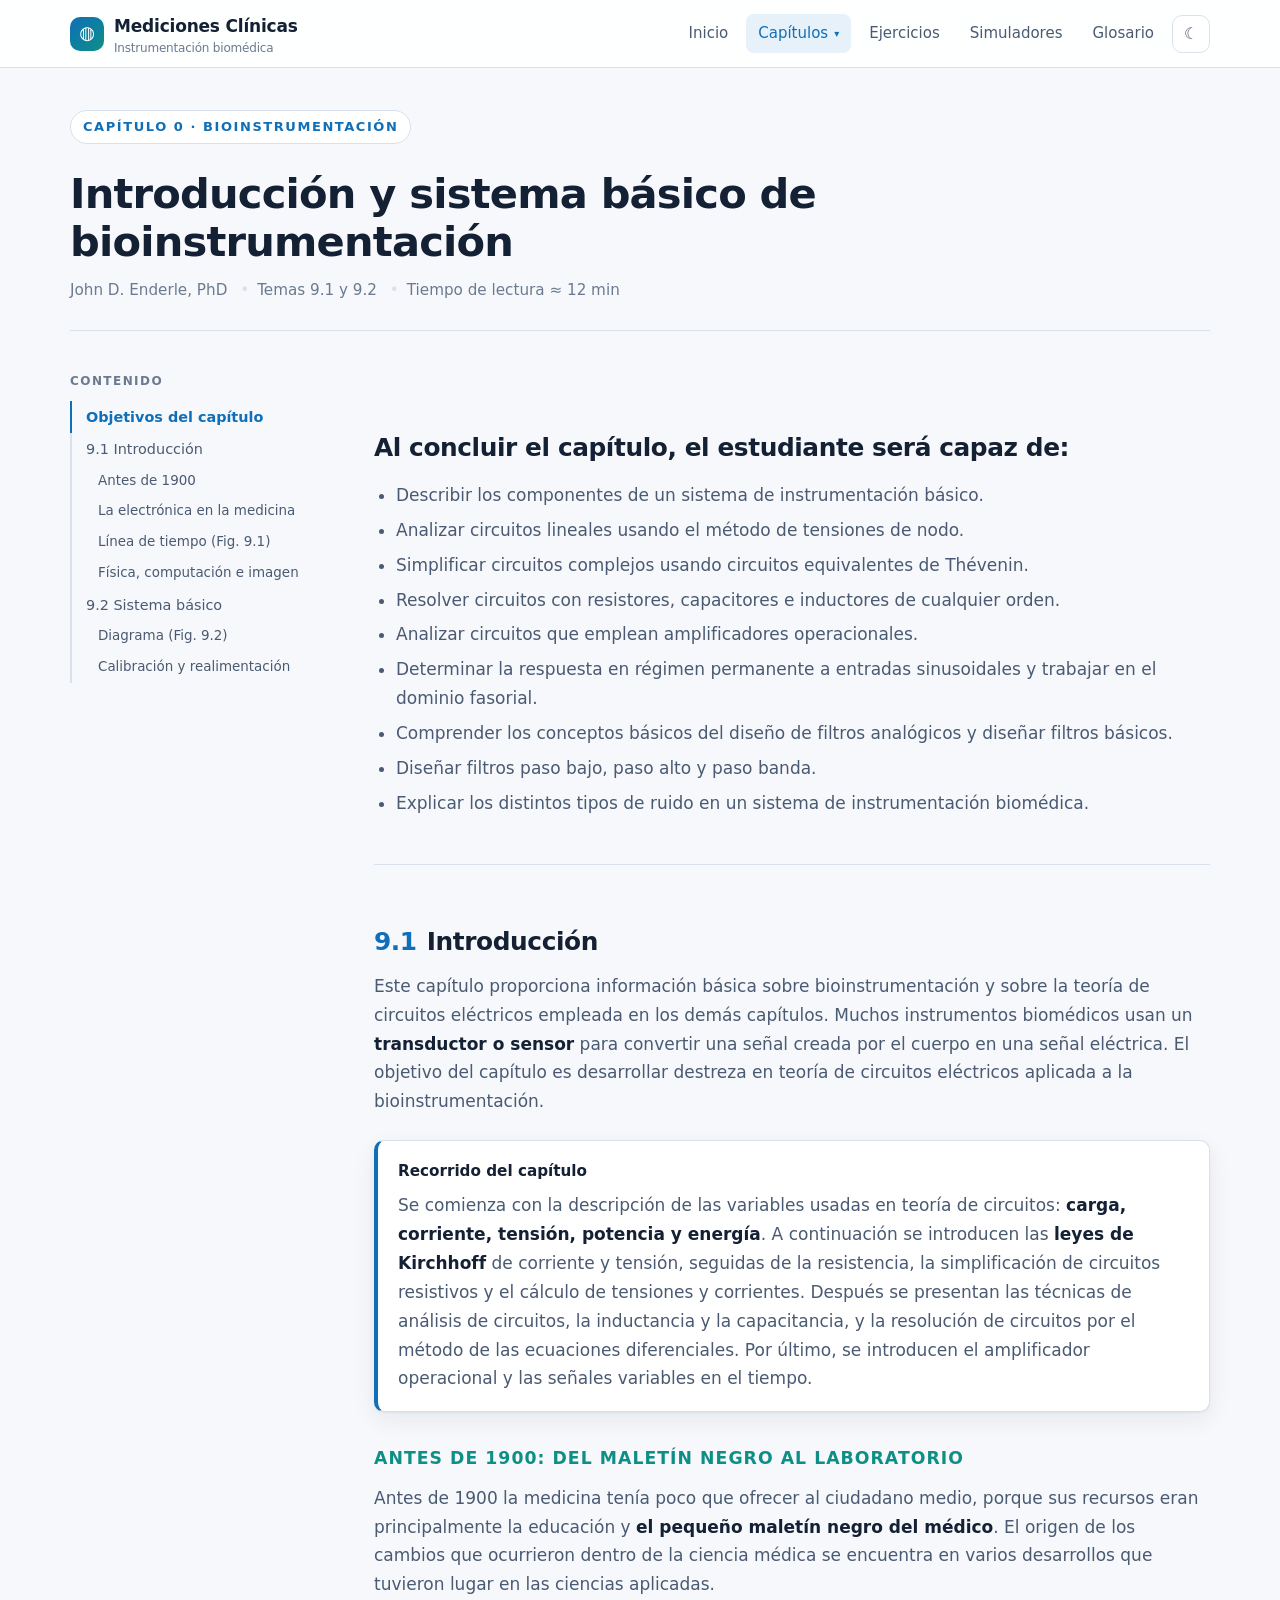
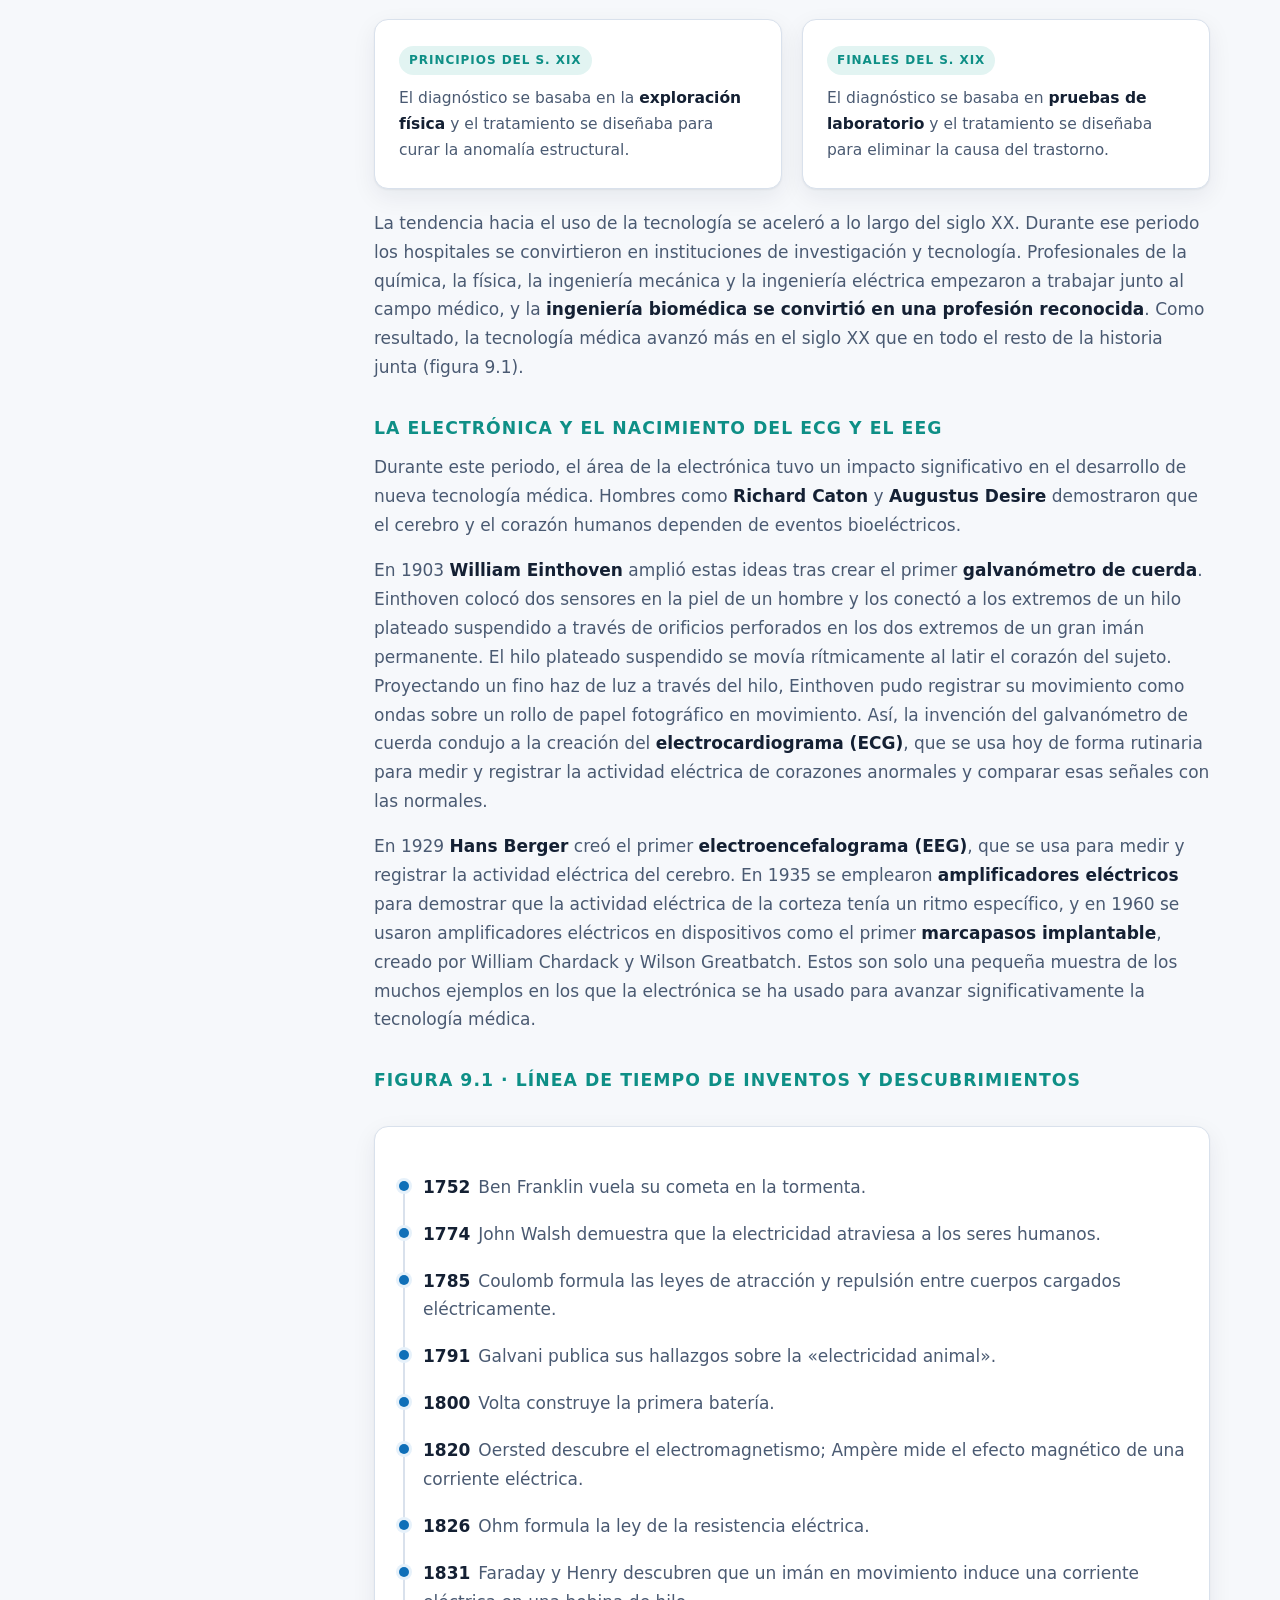
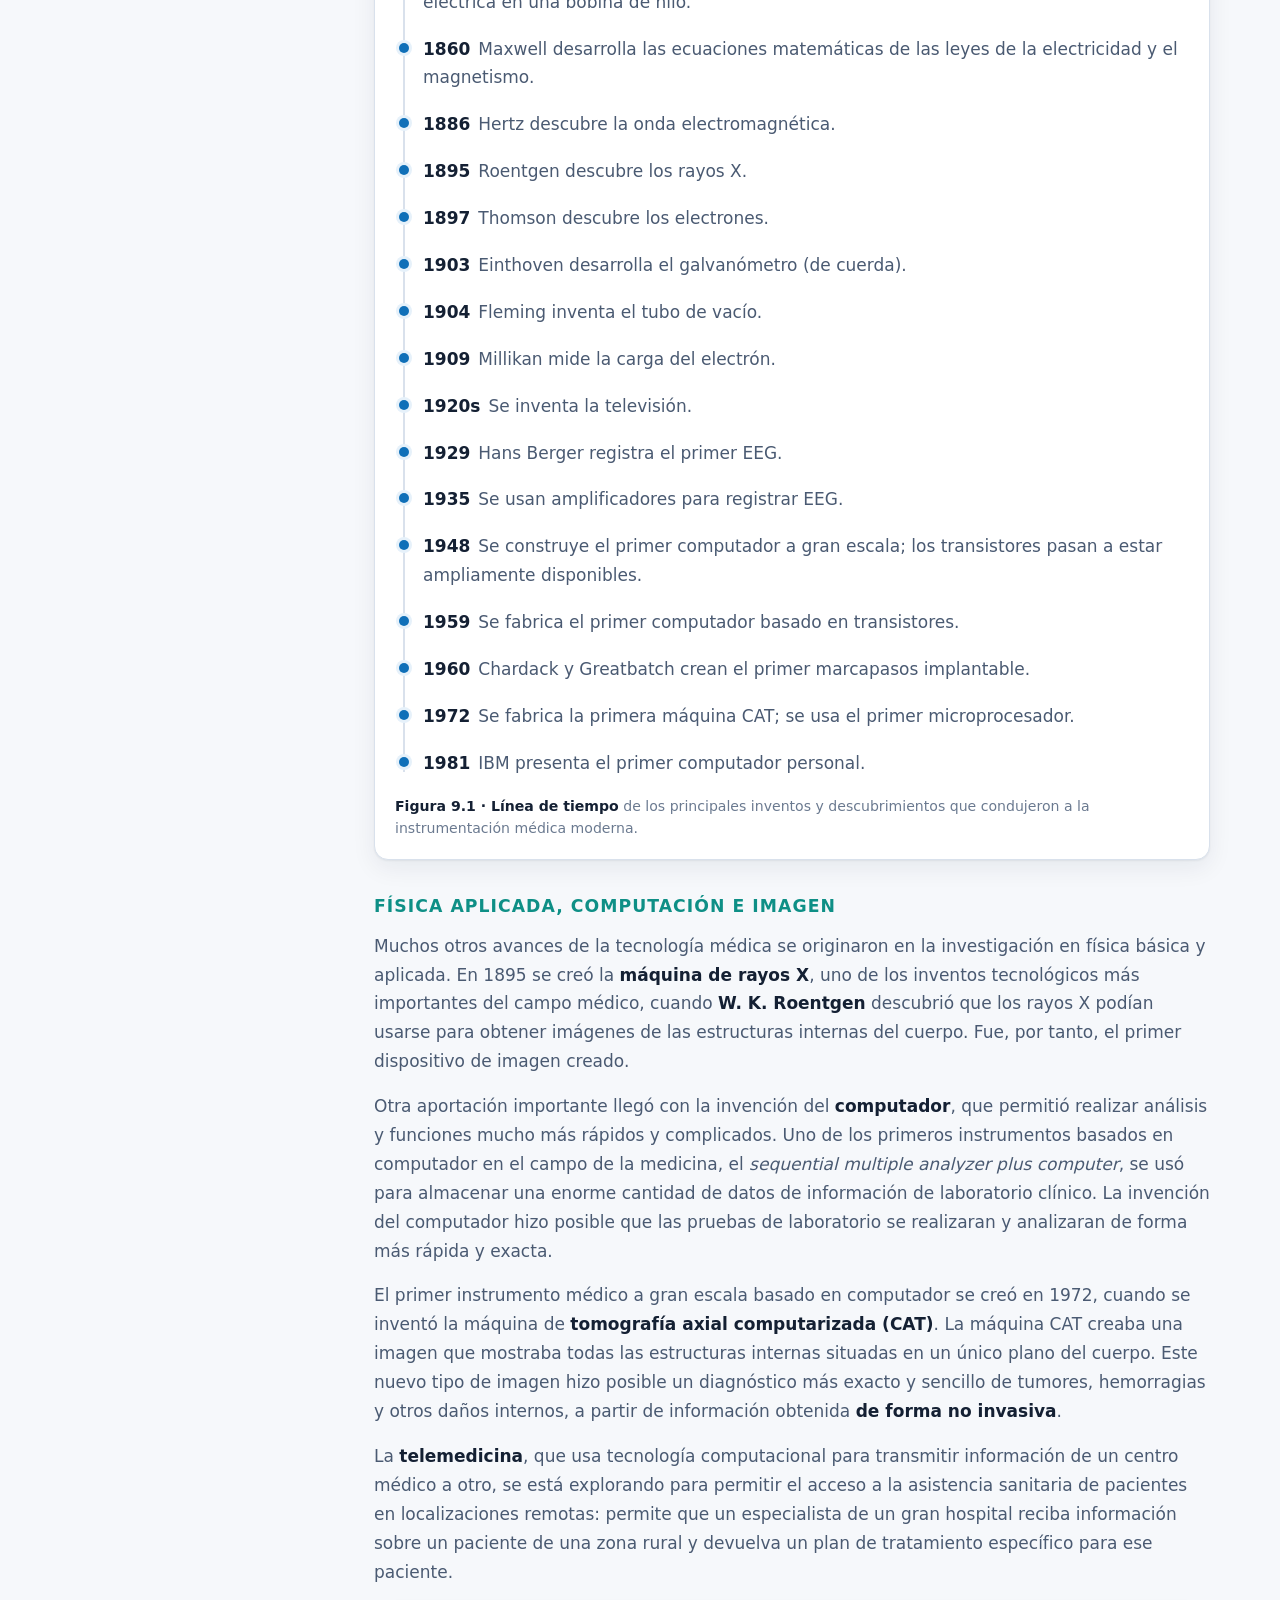
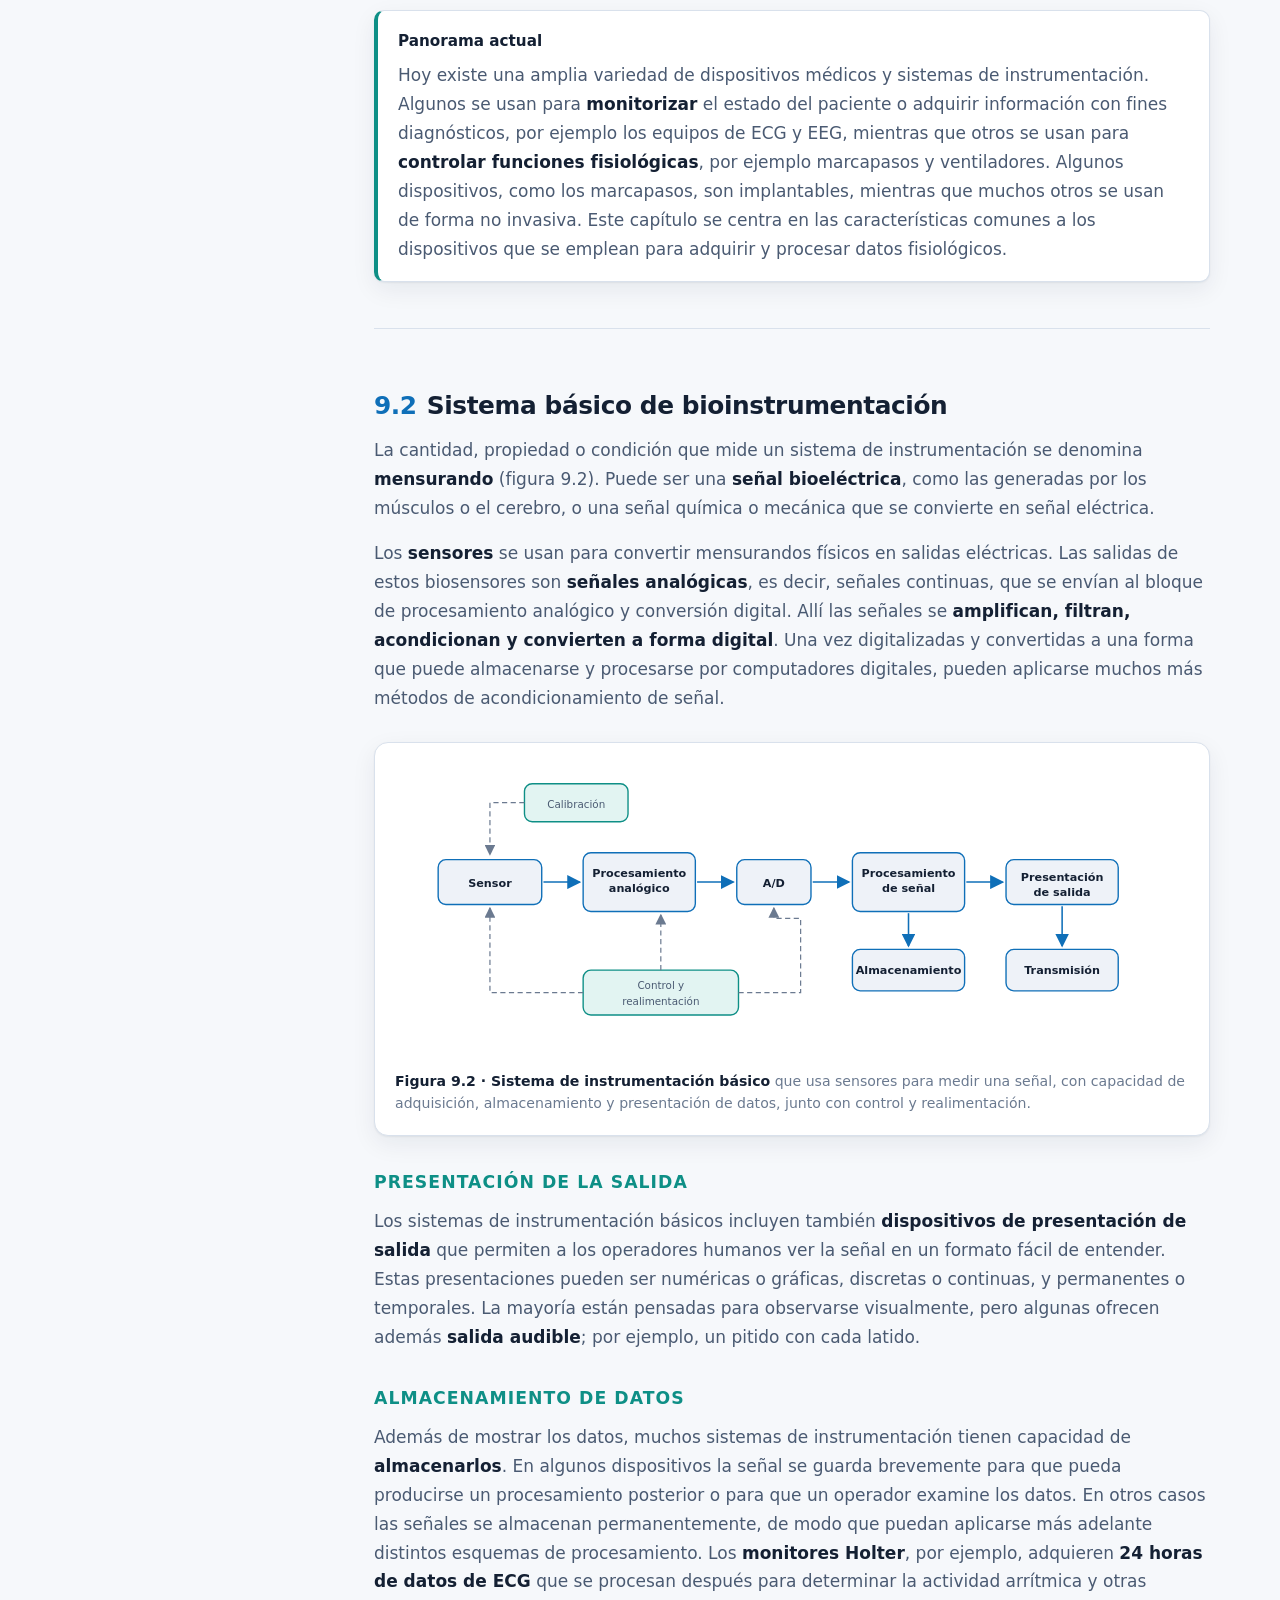
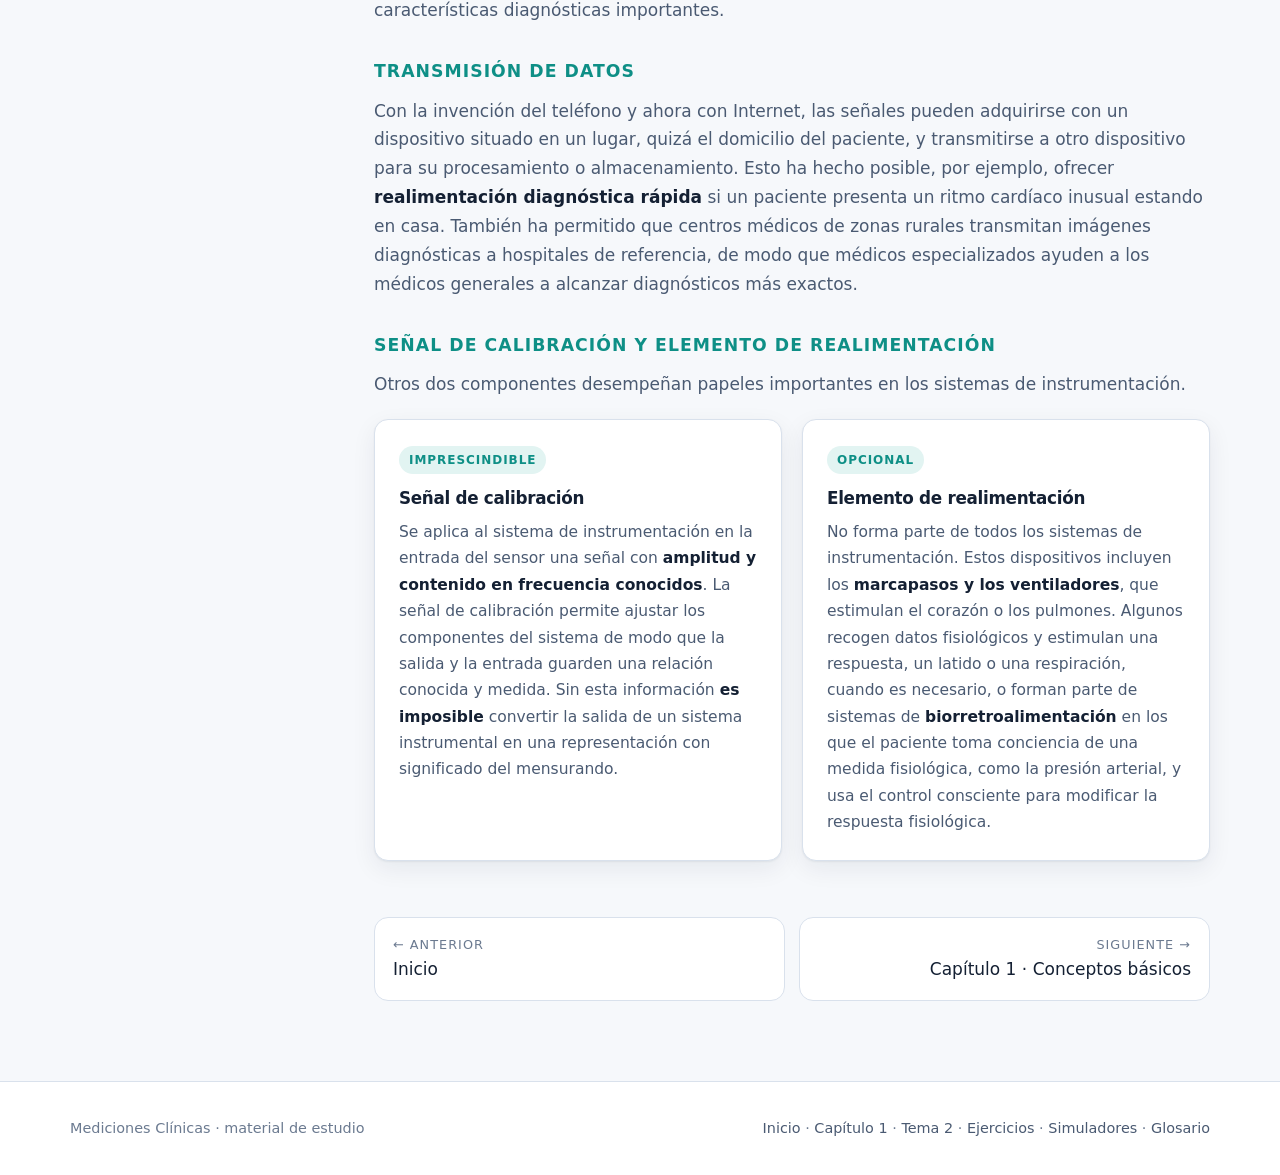
==== commit 0372bebf: "Añadir Tema 2 — Transductores químicos y medición de pH Nueva página tema2-ph.html con teoría electr" ====
--- a/bioinstrumentacion.html
+++ b/bioinstrumentacion.html
@@ -27,6 +27,7 @@
         <div class="nav-menu">
           <a class="active" href="bioinstrumentacion.html">Capítulo 0<small>Bioinstrumentación · 9.1 y 9.2</small></a>
           <a href="capitulo-01.html">Capítulo 1<small>Conceptos básicos de instrumentación médica</small></a>
+          <a href="tema2-ph.html">Tema 2<small>Transductores químicos y pH</small></a>
         </div>
       </div>
       <a href="ejercicios.html">Ejercicios</a>
@@ -400,7 +401,7 @@
 <footer class="site">
   <div class="wrap">
     <span>Mediciones Clínicas · material de estudio</span>
-    <span><a href="index.html">Inicio</a> · <a href="capitulo-01.html">Capítulo 1</a> · <a href="ejercicios.html">Ejercicios</a> · <a href="simuladores.html">Simuladores</a> · <a href="glosario.html">Glosario</a></span>
+    <span><a href="index.html">Inicio</a> · <a href="capitulo-01.html">Capítulo 1</a> · <a href="tema2-ph.html">Tema 2</a> · <a href="ejercicios.html">Ejercicios</a> · <a href="simuladores.html">Simuladores</a> · <a href="glosario.html">Glosario</a></span>
   </div>
 </footer>
 
--- a/assets/css/styles.css
+++ b/assets/css/styles.css
@@ -651,3 +651,136 @@
   .mon-flow { animation: none; }
   .mon-chip.is-alarm { animation: none; }
 }
+
+/* ---------- Tema 2 · Transductores químicos y pH ---------- */
+
+.ph-intro {
+  display: grid; grid-template-columns: 1.05fr .95fr; gap: 40px;
+  align-items: center; padding: 32px 0 40px; border-bottom: 1px solid var(--border);
+}
+.ph-intro .ph-lede { font-size: 1.06rem; color: var(--text-soft); max-width: 56ch; }
+.ph-obj {
+  padding: 16px 20px; border-left: 3px solid var(--accent-2);
+  background: var(--surface); border-radius: 0 10px 10px 0;
+  box-shadow: var(--shadow); margin-top: 18px;
+}
+.ph-obj-label { font-size: .78rem; font-weight: 700; color: var(--accent-2); text-transform: uppercase; letter-spacing: .06em; margin-bottom: 4px; }
+.ph-obj p { margin: 0; font-size: .96rem; color: var(--text); }
+
+.ph-meter {
+  background: #131c2b; color: #e2ecef;
+  border-radius: var(--radius); padding: 24px;
+  box-shadow: 0 18px 40px -22px rgba(0,0,0,.5);
+  border: 1px solid rgba(255,255,255,.06);
+}
+html[data-theme="dark"] .ph-meter { background: #0a0f18; }
+.ph-meter-top { display: flex; justify-content: space-between; align-items: baseline; margin-bottom: 6px; }
+.ph-m-title { font-family: var(--mono); font-size: .82rem; color: #82969e; }
+.ph-m-live { font-family: var(--mono); font-size: .7rem; color: #8fd3b0; display: flex; align-items: center; gap: 6px; }
+.ph-m-live::before { content: ""; width: 7px; height: 7px; border-radius: 50%; background: #8fd3b0; box-shadow: 0 0 8px #8fd3b0; }
+.ph-readout { display: flex; align-items: baseline; gap: 14px; margin: 2px 0 4px; }
+.ph-val { font-family: var(--mono); font-size: 4.2rem; font-weight: 700; line-height: 1; letter-spacing: -.02em; }
+.ph-unit { font-size: 1.1rem; color: #82969e; }
+.ph-tag { margin-left: auto; text-align: right; font-size: .8rem; color: #a0b0b8; max-width: 11ch; line-height: 1.3; }
+.ph-mv { font-family: var(--mono); font-size: .86rem; color: #82969e; margin-bottom: 16px; }
+.ph-mv b { color: #e2ecef; font-weight: 600; }
+.ph-spectrum {
+  position: relative; height: 16px; border-radius: 8px;
+  background: linear-gradient(90deg, #E03B2F 0%, #E85C2B 14%, #EE8E2E 28%, #E6C93B 43%, #86B93F 50%, #46A65E 57%, #2E93A3 71%, #2C63AE 86%, #6B4A9E 100%);
+  box-shadow: inset 0 0 0 1px rgba(255,255,255,.12);
+}
+.ph-needle {
+  position: absolute; top: -6px; width: 3px; height: 28px; background: #fff;
+  border-radius: 2px; transform: translateX(-50%);
+  box-shadow: 0 0 0 2px rgba(0,0,0,.35); transition: left .12s linear;
+}
+.ph-ticks { display: flex; justify-content: space-between; font-family: var(--mono); font-size: .68rem; color: #6b7a80; margin-top: 8px; }
+.ph-meter input[type=range] { width: 100%; margin-top: 16px; accent-color: #8fd3b0; height: 22px; cursor: ew-resize; }
+.ph-hint { font-size: .74rem; color: #6b7a80; margin: 8px 0 0; text-align: center; }
+
+.ph-sec { display: flex; gap: 16px; align-items: flex-start; margin: 48px 0 24px; }
+.ph-sec:first-child { margin-top: 0; }
+.ph-num {
+  font-family: var(--mono); font-size: .86rem; color: var(--accent-2);
+  border: 1px solid var(--border); border-radius: 8px; padding: 5px 10px; flex: none; margin-top: 4px;
+}
+.ph-sec h2 { font-size: 1.4rem; letter-spacing: -.3px; margin: 0; line-height: 1.25; }
+.ph-sec .ph-sub { color: var(--text-soft); margin: 8px 0 0; font-size: .98rem; }
+
+.ph-cols { display: grid; grid-template-columns: 1fr 1fr; gap: 32px; align-items: start; margin: 20px 0; }
+.ph-cols.lean { grid-template-columns: 1.15fr .85fr; }
+
+.ph-eq {
+  background: #131c2b; color: #e2ecef; border-radius: 12px; padding: 18px 20px;
+  font-family: var(--mono); overflow-x: auto; margin: 16px 0;
+  border: 1px solid rgba(255,255,255,.06);
+}
+html[data-theme="dark"] .ph-eq { background: #0a0f18; }
+.ph-eq .big { font-size: 1.3rem; letter-spacing: .01em; white-space: nowrap; }
+.ph-eq .note { font-size: .84rem; color: #82969e; margin-top: 10px; font-family: var(--font); line-height: 1.6; }
+.ph-eq .slope { color: #8fd3b0; }
+.ph-eq .note b { color: #e2ecef; }
+.ph-eq sub { font-size: .7em; }
+
+.ph-facts { display: grid; grid-template-columns: repeat(4, 1fr); gap: 12px; margin: 12px 0; }
+.ph-fact { background: var(--surface); border: 1px solid var(--border); border-radius: 12px; padding: 14px; box-shadow: var(--shadow); }
+.ph-fact .n { font-family: var(--mono); font-size: 1.4rem; font-weight: 700; color: var(--accent-2); }
+.ph-fact .l { font-size: .82rem; color: var(--text-mute); margin-top: 4px; line-height: 1.4; }
+
+.ph-spec { width: 100%; border-collapse: collapse; font-size: .93rem; }
+.ph-spec tr { border-bottom: 1px solid var(--border); }
+.ph-spec tr:last-child { border-bottom: none; }
+.ph-spec th { text-align: left; font-weight: 700; color: var(--text-mute); padding: 10px 14px 10px 0; width: 42%; font-size: .88rem; }
+.ph-spec td { padding: 10px 0; color: var(--text); }
+
+.ph-tbl-wrap { overflow-x: auto; margin: 6px 0; }
+.ph-tbl { width: 100%; border-collapse: collapse; font-size: .9rem; min-width: 540px; }
+.ph-tbl th { text-align: left; font-weight: 700; color: var(--text-mute); border-bottom: 2px solid var(--border); padding: 9px 14px 9px 0; font-size: .82rem; text-transform: uppercase; letter-spacing: .04em; }
+.ph-tbl td { padding: 9px 14px 9px 0; border-bottom: 1px solid var(--border); color: var(--text-soft); vertical-align: top; }
+.ph-tbl tr:last-child td { border-bottom: none; }
+.ph-tbl td:first-child { font-family: var(--mono); color: var(--accent-2); font-weight: 700; }
+
+.ph-steps { list-style: none; counter-reset: s; padding: 0; margin: 0; display: grid; gap: 12px; }
+.ph-steps li {
+  counter-increment: s; background: var(--surface); border: 1px solid var(--border);
+  border-radius: 12px; padding: 16px 18px 16px 56px; position: relative; box-shadow: var(--shadow);
+}
+.ph-steps li::before {
+  content: counter(s); position: absolute; left: 14px; top: 14px;
+  width: 28px; height: 28px; border-radius: 8px; background: var(--accent-2); color: #fff;
+  font-family: var(--mono); font-weight: 700; display: flex; align-items: center; justify-content: center; font-size: .92rem;
+}
+.ph-steps li h4 { font-size: .98rem; margin: 0 0 4px; text-transform: none; letter-spacing: 0; color: var(--text); }
+.ph-steps li p { font-size: .92rem; color: var(--text-soft); margin: 0; }
+
+.ph-chips { display: flex; flex-wrap: wrap; gap: 8px; margin-top: 8px; }
+.ph-chip { font-size: .82rem; background: var(--accent-2-soft); color: var(--accent-2); border: 1px solid var(--border); border-radius: 999px; padding: 5px 12px; font-weight: 600; }
+
+.ph-refs { list-style: none; counter-reset: r; padding: 0; margin: 0; display: grid; gap: 14px; }
+.ph-refs li { counter-increment: r; position: relative; padding: 0 0 0 38px; font-size: .95rem; color: var(--text-soft); line-height: 1.6; }
+.ph-refs li::before { content: "[" counter(r) "]"; position: absolute; left: 0; font-family: var(--mono); font-size: .88rem; color: var(--accent-2); }
+.ph-refs .hang { padding-left: 1.4em; text-indent: -1.4em; display: block; }
+.ph-refs .use { display: block; margin-top: 4px; font-size: .84rem; color: var(--text-mute); }
+
+.ph-qlist { margin: 0; padding-left: 1.1em; }
+.ph-qlist li { margin-bottom: 8px; color: var(--text-soft); font-size: .95rem; }
+.ph-qlist li b { color: var(--text); }
+
+.ph-families { display: grid; grid-template-columns: repeat(3, 1fr); gap: 16px; margin: 20px 0; }
+.ph-family-hi { border-color: var(--accent-2); background: var(--accent-2-soft); }
+.ph-family-hi h3 { color: var(--accent-2); }
+.ph-family-tag { font-family: var(--mono); font-size: .72rem; color: var(--accent-2); margin-bottom: 6px; }
+
+.ph-ise-types { display: grid; grid-template-columns: repeat(auto-fit, minmax(200px, 1fr)); gap: 14px; margin: 20px 0; }
+
+@media (max-width: 860px) {
+  .ph-cols, .ph-cols.lean { grid-template-columns: 1fr; gap: 20px; }
+  .ph-facts { grid-template-columns: 1fr 1fr; }
+  .ph-families { grid-template-columns: 1fr; }
+  .ph-intro { grid-template-columns: 1fr; gap: 24px; }
+}
+@media (max-width: 520px) {
+  .ph-val { font-size: 3.2rem; }
+  .ph-facts { grid-template-columns: 1fr; }
+}
+@media (prefers-reduced-motion: reduce) { .ph-needle { transition: none; } }
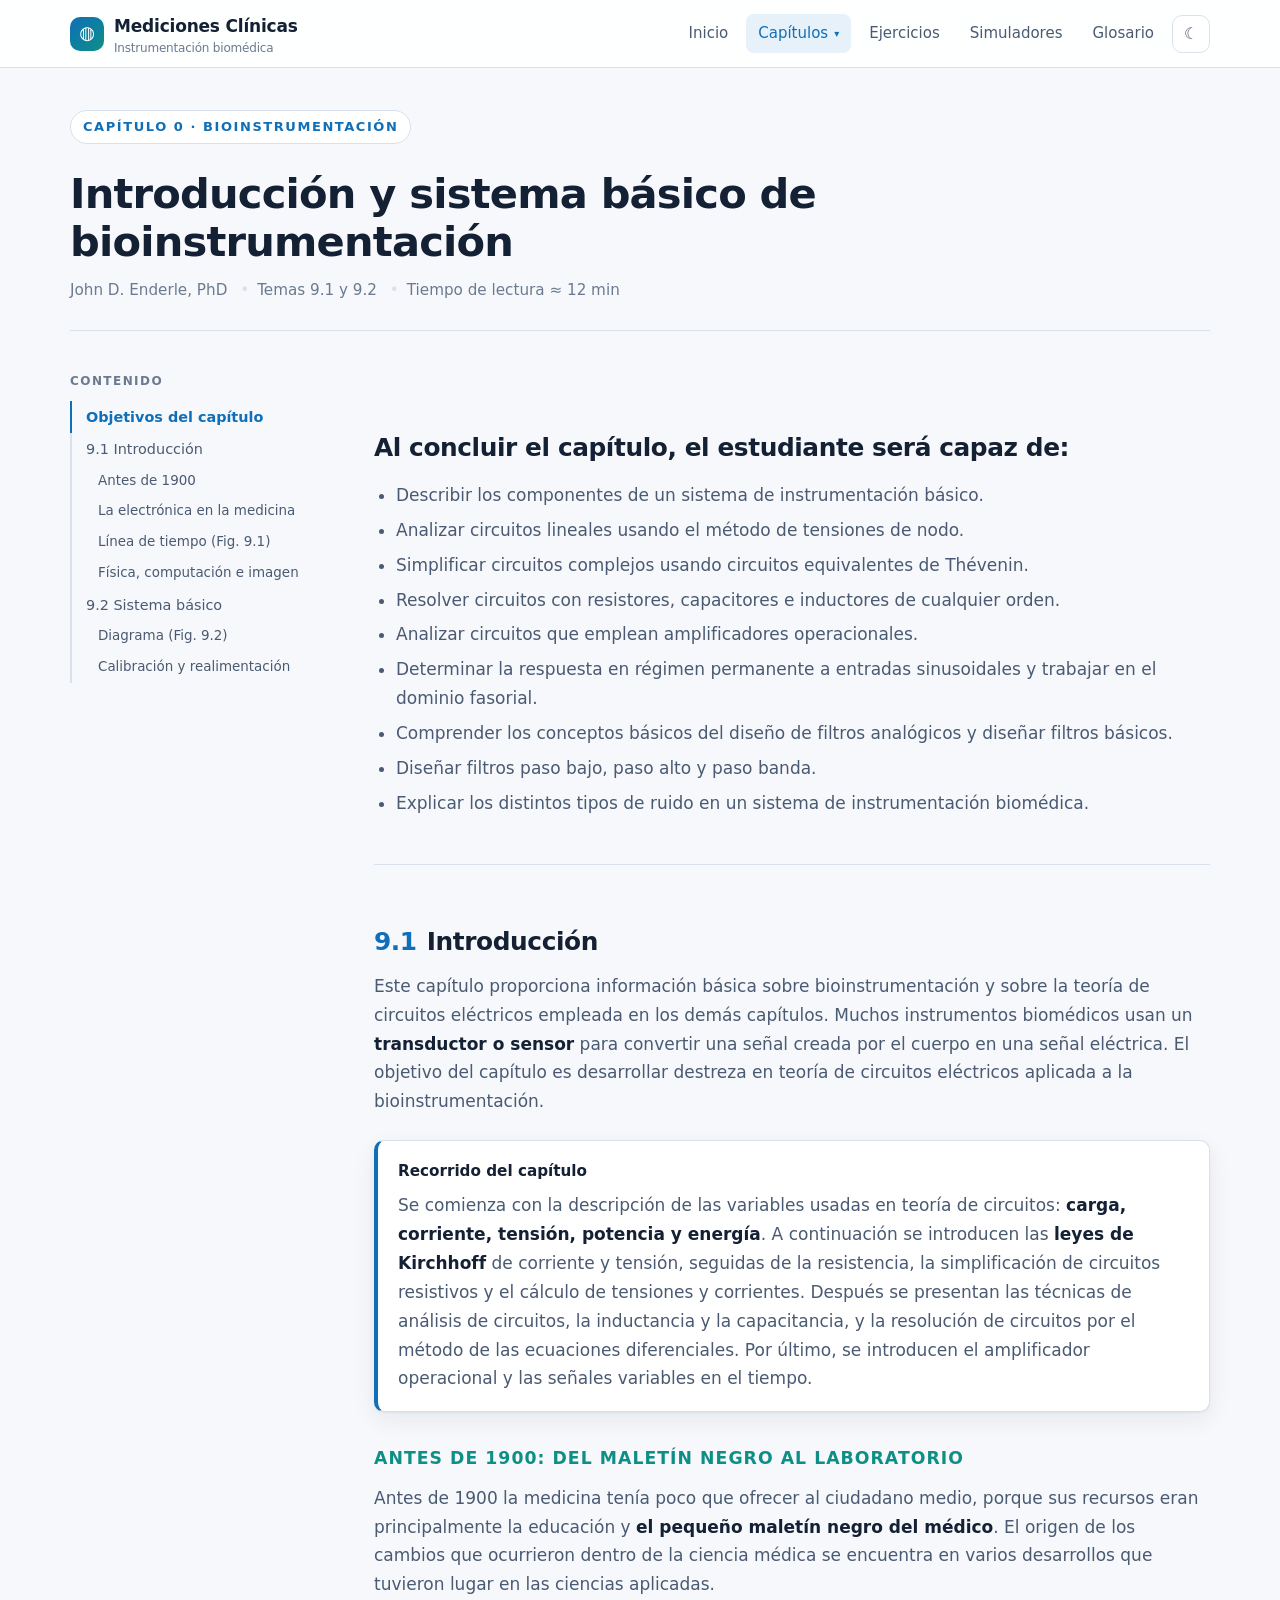
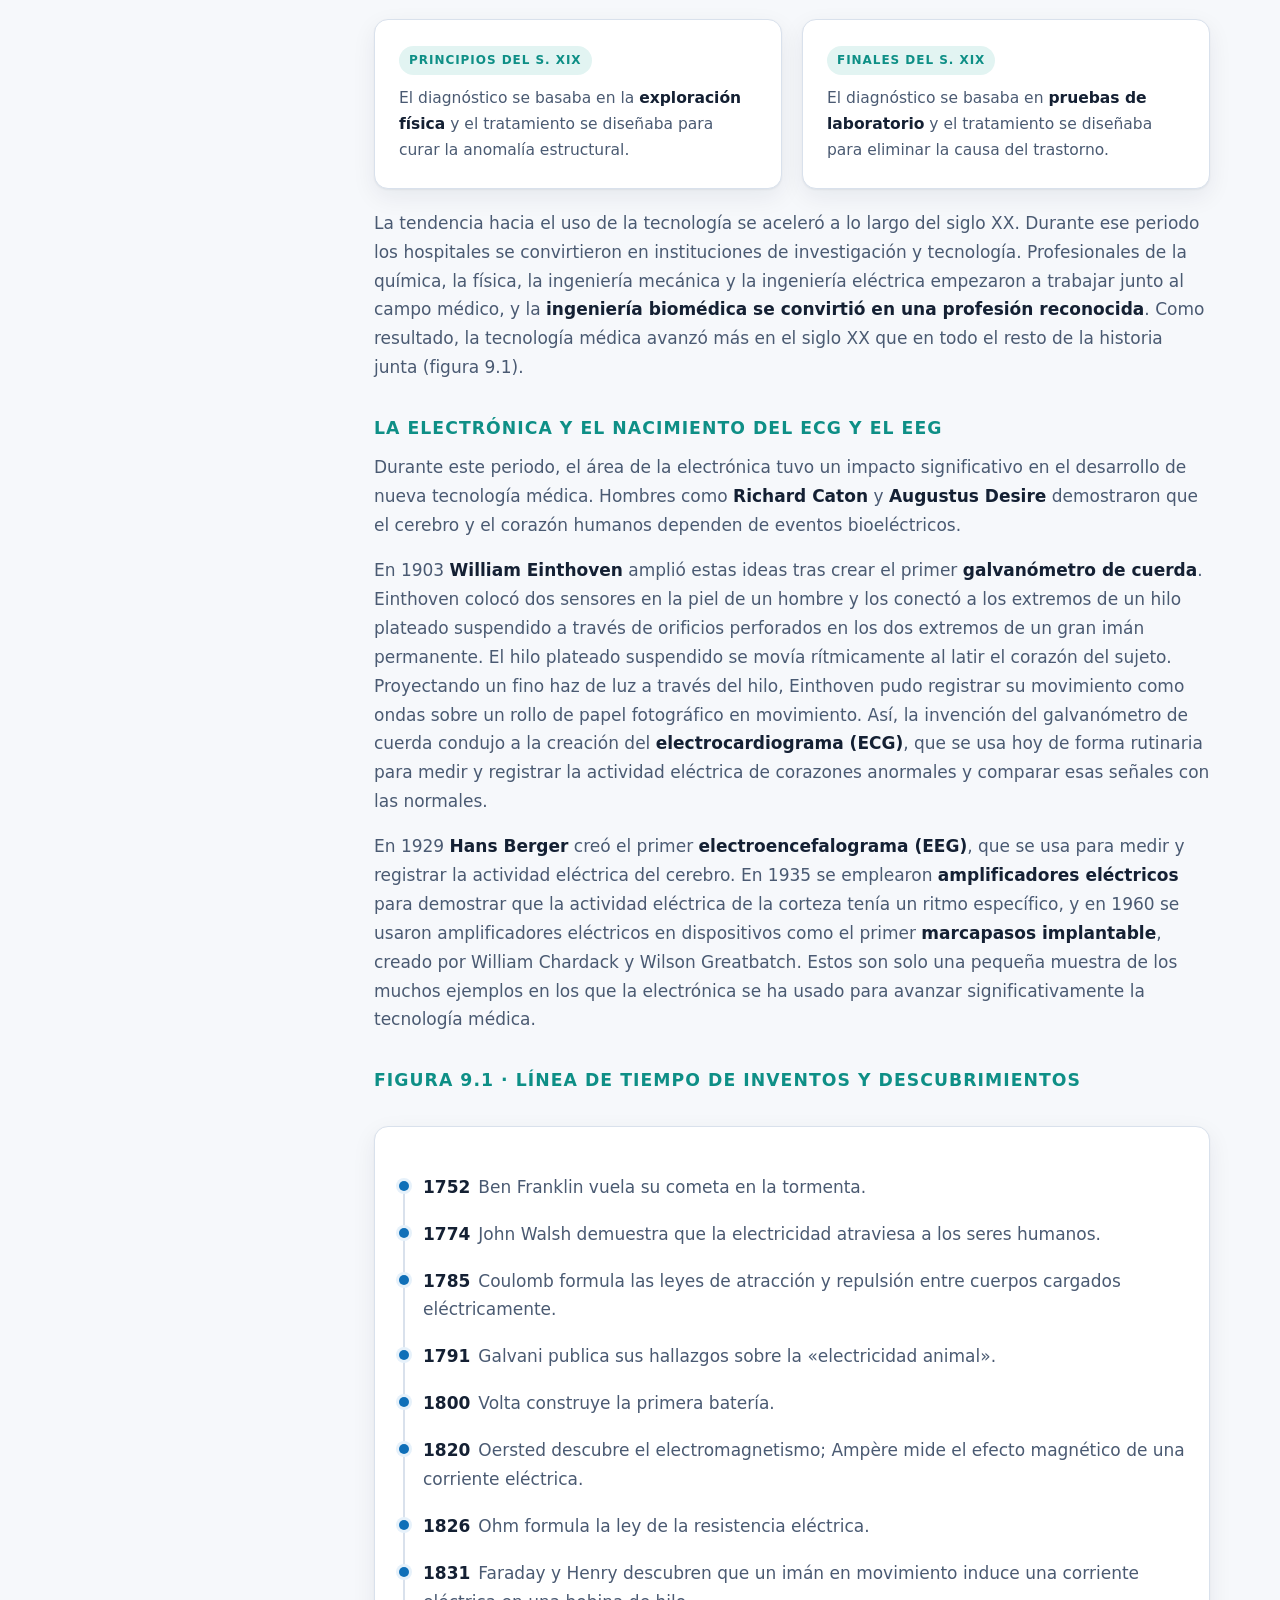
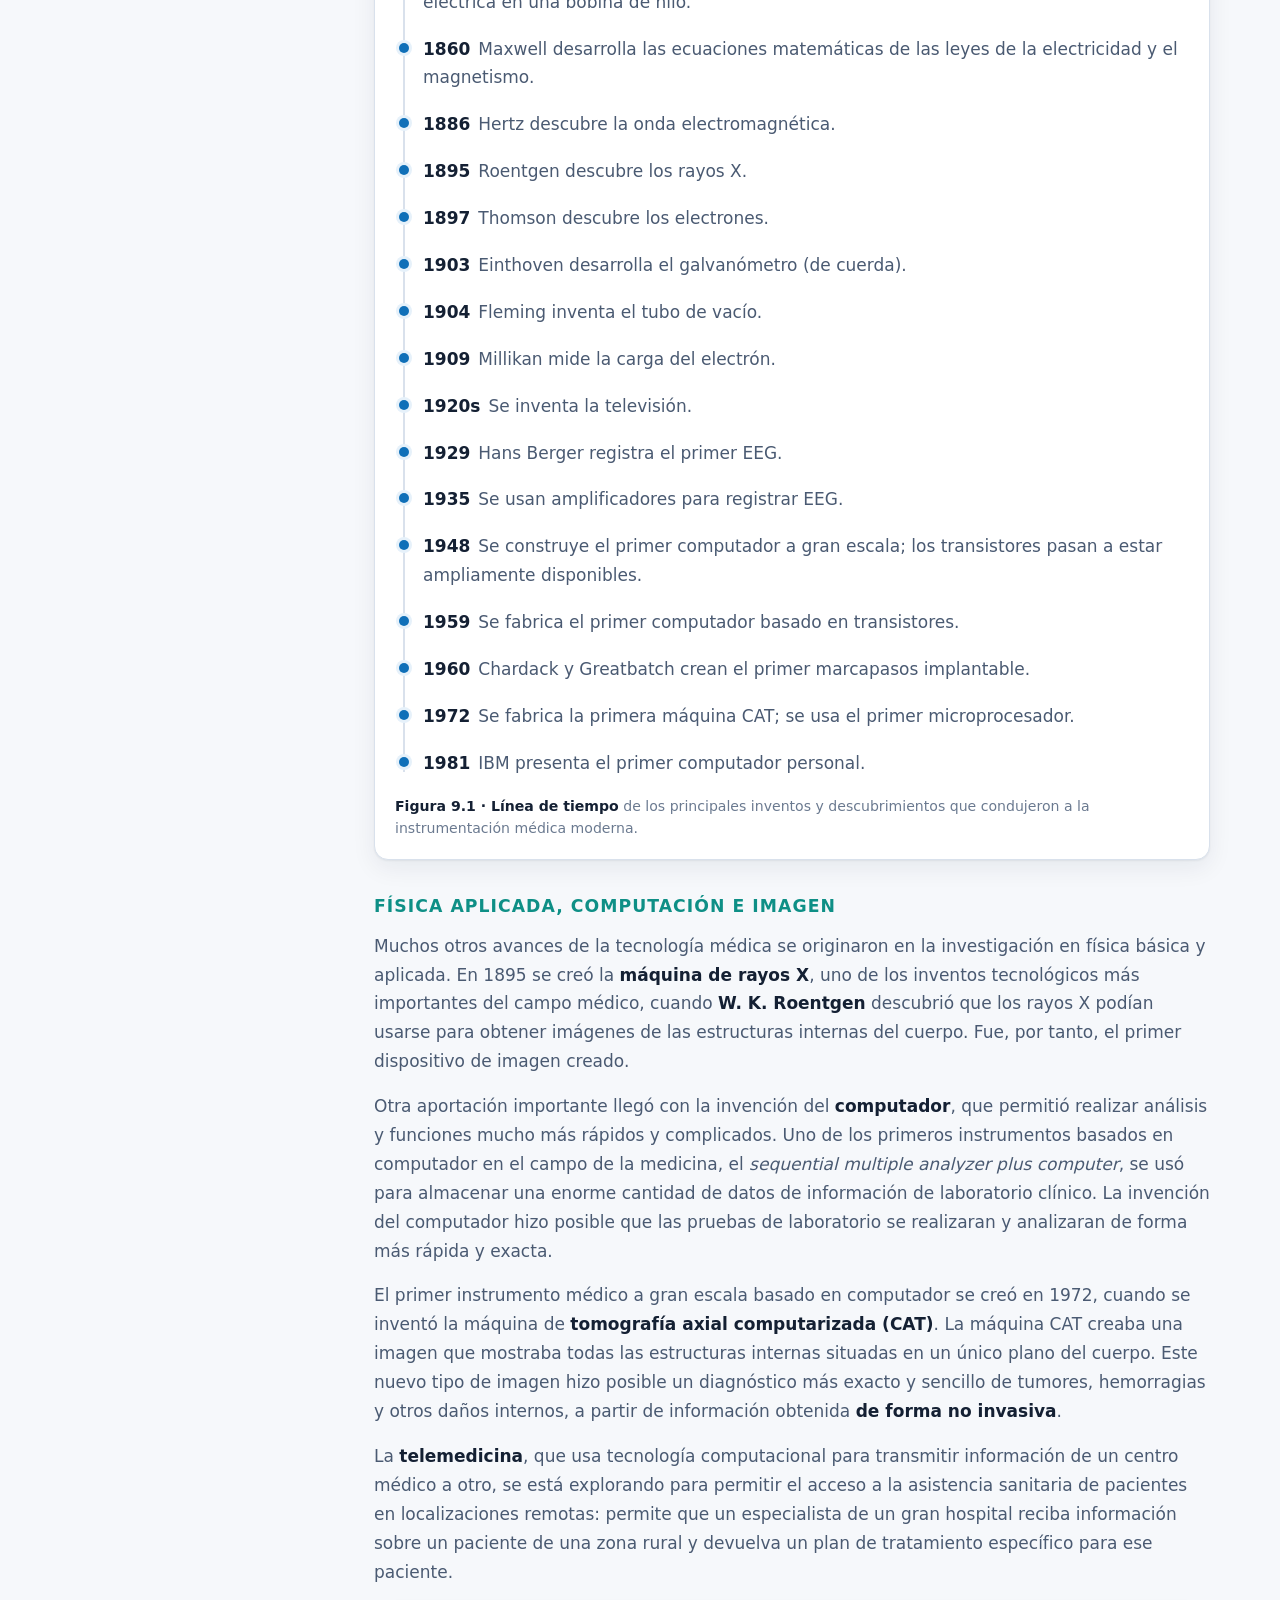
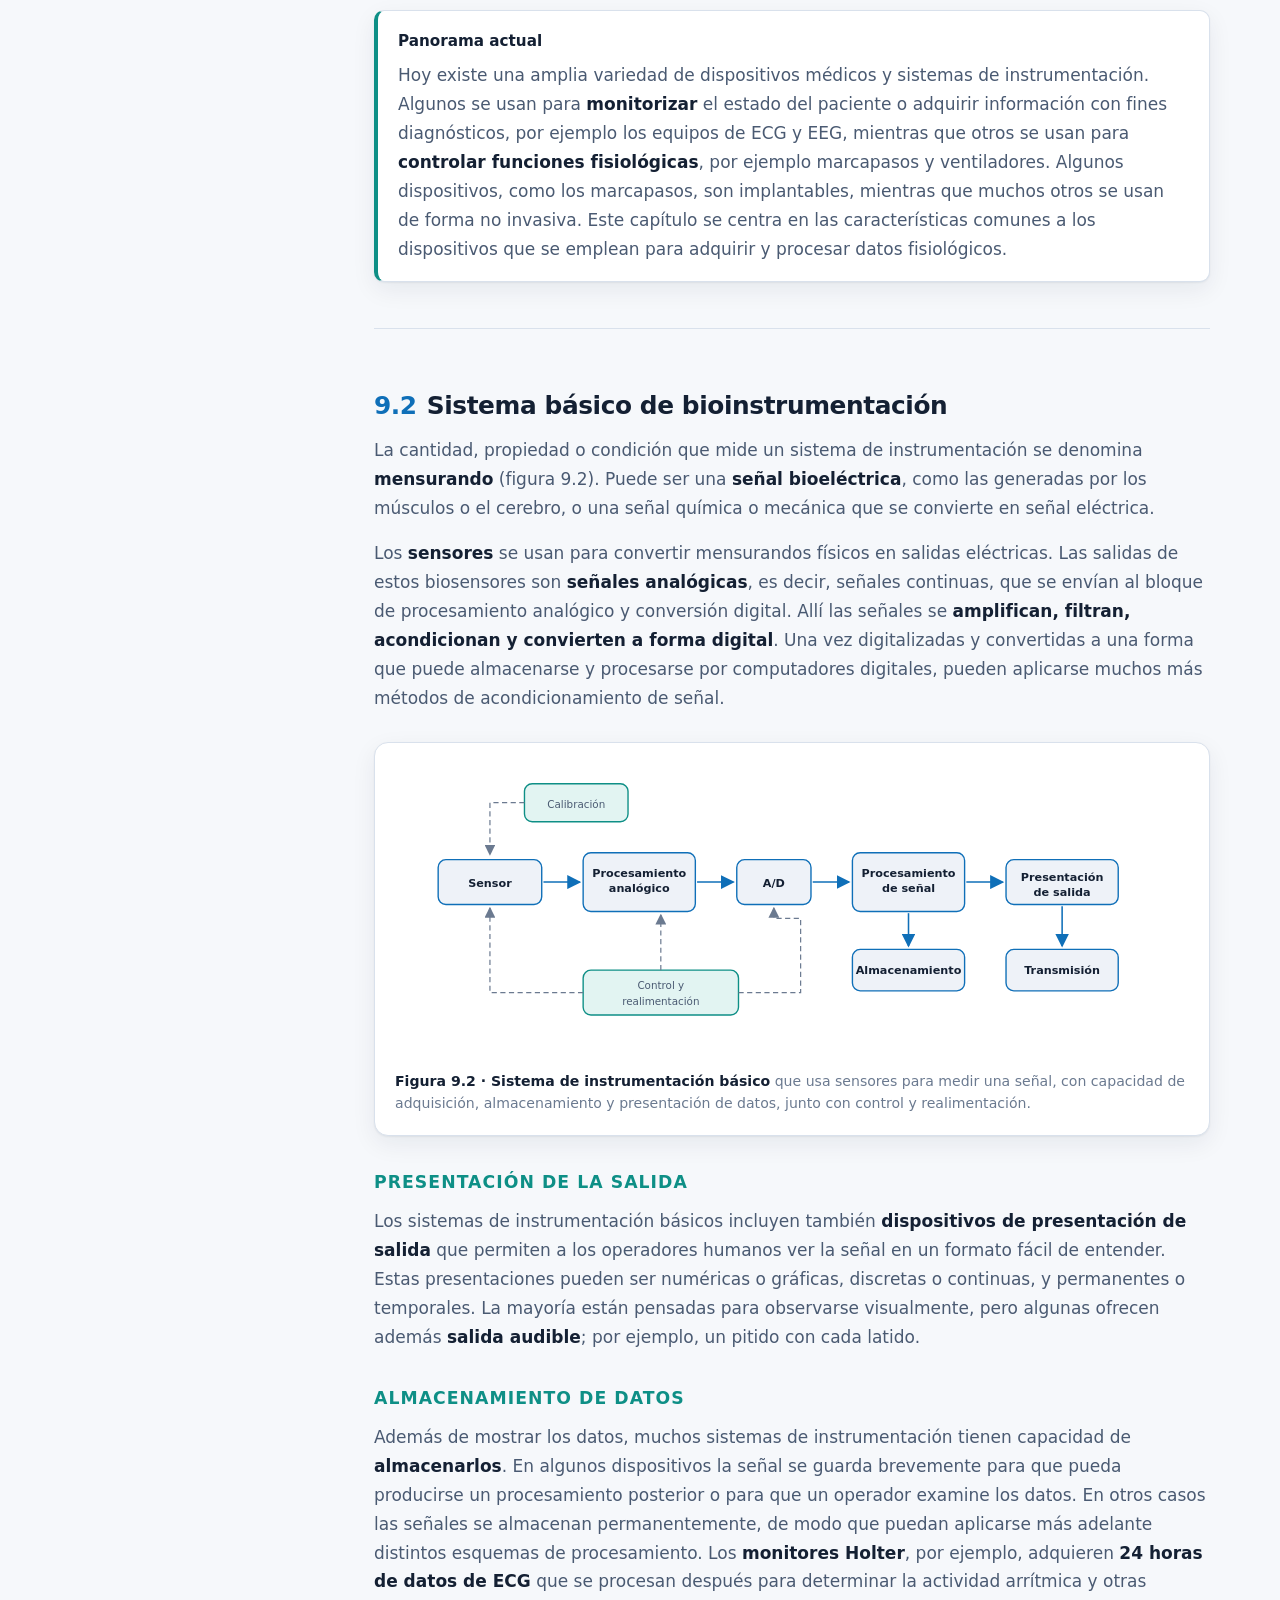
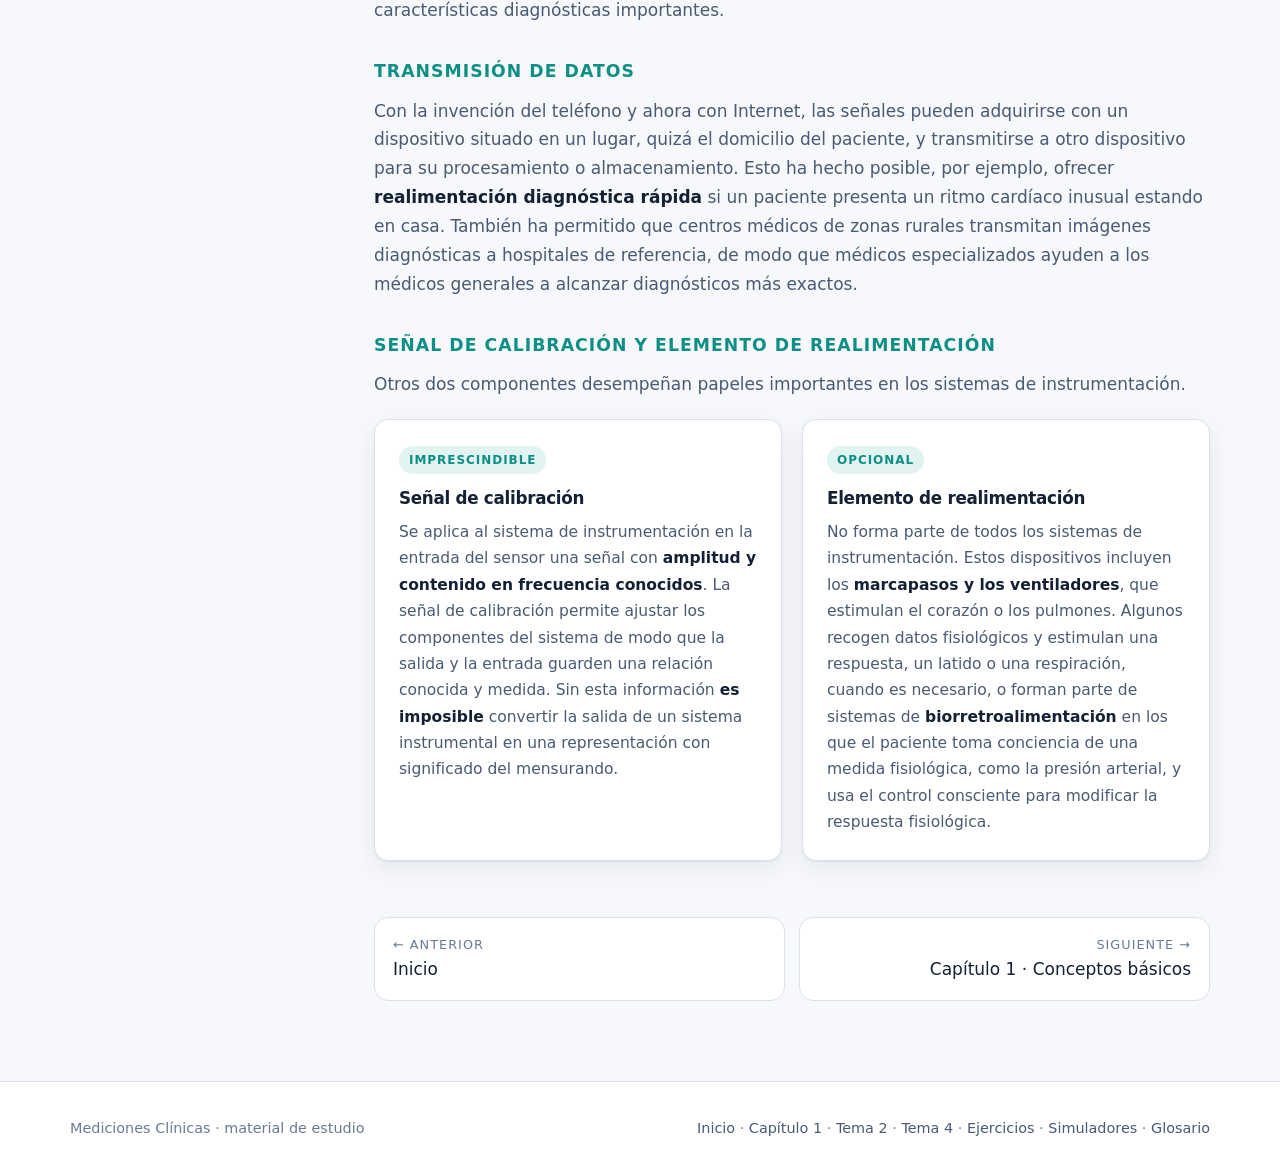
==== commit 2c40d6fd: "Añadir Tema 4 — Mediciones bioeléctricas Nueva página tema4-bioelectricas.html con la guía en extens" ====
--- a/bioinstrumentacion.html
+++ b/bioinstrumentacion.html
@@ -28,6 +28,7 @@
           <a class="active" href="bioinstrumentacion.html">Capítulo 0<small>Bioinstrumentación · 9.1 y 9.2</small></a>
           <a href="capitulo-01.html">Capítulo 1<small>Conceptos básicos de instrumentación médica</small></a>
           <a href="tema2-ph.html">Tema 2<small>Transductores químicos y pH</small></a>
+          <a href="tema4-bioelectricas.html">Tema 4<small>Mediciones bioeléctricas</small></a>
         </div>
       </div>
       <a href="ejercicios.html">Ejercicios</a>
@@ -401,7 +402,7 @@
 <footer class="site">
   <div class="wrap">
     <span>Mediciones Clínicas · material de estudio</span>
-    <span><a href="index.html">Inicio</a> · <a href="capitulo-01.html">Capítulo 1</a> · <a href="tema2-ph.html">Tema 2</a> · <a href="ejercicios.html">Ejercicios</a> · <a href="simuladores.html">Simuladores</a> · <a href="glosario.html">Glosario</a></span>
+    <span><a href="index.html">Inicio</a> · <a href="capitulo-01.html">Capítulo 1</a> · <a href="tema2-ph.html">Tema 2</a> · <a href="tema4-bioelectricas.html">Tema 4</a> · <a href="ejercicios.html">Ejercicios</a> · <a href="simuladores.html">Simuladores</a> · <a href="glosario.html">Glosario</a></span>
   </div>
 </footer>
 
--- a/assets/css/styles.css
+++ b/assets/css/styles.css
@@ -784,3 +784,87 @@
   .ph-facts { grid-template-columns: 1fr; }
 }
 @media (prefers-reduced-motion: reduce) { .ph-needle { transition: none; } }
+
+/* Video container */
+.ph-video-container {
+  position: relative;
+  width: 100%;
+  max-width: 640px;
+  margin: 28px 0;
+  aspect-ratio: 16 / 9;
+  border-radius: var(--radius);
+  overflow: hidden;
+  background: var(--surface-2);
+}
+.ph-video-container iframe {
+  position: absolute;
+  top: 0;
+  left: 0;
+  width: 100%;
+  height: 100%;
+  border: none;
+}
+
+/* Button for external links */
+.ph-btn {
+  display: inline-flex;
+  align-items: center;
+  gap: 8px;
+  padding: 10px 16px;
+  background: var(--accent);
+  color: #ffffff;
+  text-decoration: none;
+  border-radius: 8px;
+  font-weight: 500;
+  font-size: .95rem;
+  transition: all .2s ease;
+  border: none;
+  cursor: pointer;
+}
+.ph-btn:hover {
+  background: var(--accent-soft);
+  color: var(--accent);
+  text-decoration: none;
+}
+html[data-theme="dark"] .ph-btn:hover {
+  background: #1a3a52;
+}
+.ph-btn::before {
+  content: "↗";
+  font-size: 1.1rem;
+}
+
+/* =========================================================
+   Tema 4 — figuras de mapa de bits y bloques de apoyo
+   ========================================================= */
+.fig-slot { position: relative; }
+.fig-slot .fig-img {
+  max-width: 100%; height: auto; display: block; margin: 0 auto;
+  border-radius: 8px; background: #ffffff;
+}
+.fig-slot .fig-hint {
+  display: none; border: 2px dashed var(--border); border-radius: 10px;
+  padding: 30px 20px; text-align: center; color: var(--text-mute);
+  background: var(--surface-2); font-size: .9rem;
+}
+.fig-slot .fig-hint b { display: block; color: var(--text); margin-bottom: 6px; }
+.fig-slot .fig-hint code {
+  display: inline-block; margin-top: 6px; font-family: var(--mono); font-size: .82rem;
+  color: var(--accent); background: var(--accent-soft); padding: 4px 10px; border-radius: 6px;
+}
+/* Cuando la imagen aún no existe (404), el onerror marca .missing */
+.fig-slot.missing .fig-img { display: none; }
+.fig-slot.missing .fig-hint { display: block; }
+
+/* Rejilla de dos columnas reutilizable para Tema 4 */
+.be-cols { display: grid; grid-template-columns: 1fr 1fr; gap: 26px; align-items: start; margin: 22px 0; }
+.be-cols.lean { grid-template-columns: 1.3fr 1fr; }
+@media (max-width: 860px) {
+  .be-cols, .be-cols.lean { grid-template-columns: 1fr; gap: 20px; }
+}
+/* Lista de resultados de aprendizaje / puntos clave */
+.be-list { margin: 0; padding-left: 0; list-style: none; display: grid; gap: 10px; }
+.be-list li { position: relative; padding-left: 26px; font-size: .95rem; color: var(--text-soft); line-height: 1.5; }
+.be-list li::before {
+  content: "▸"; position: absolute; left: 4px; top: 0; color: var(--accent-2); font-weight: 700;
+}
